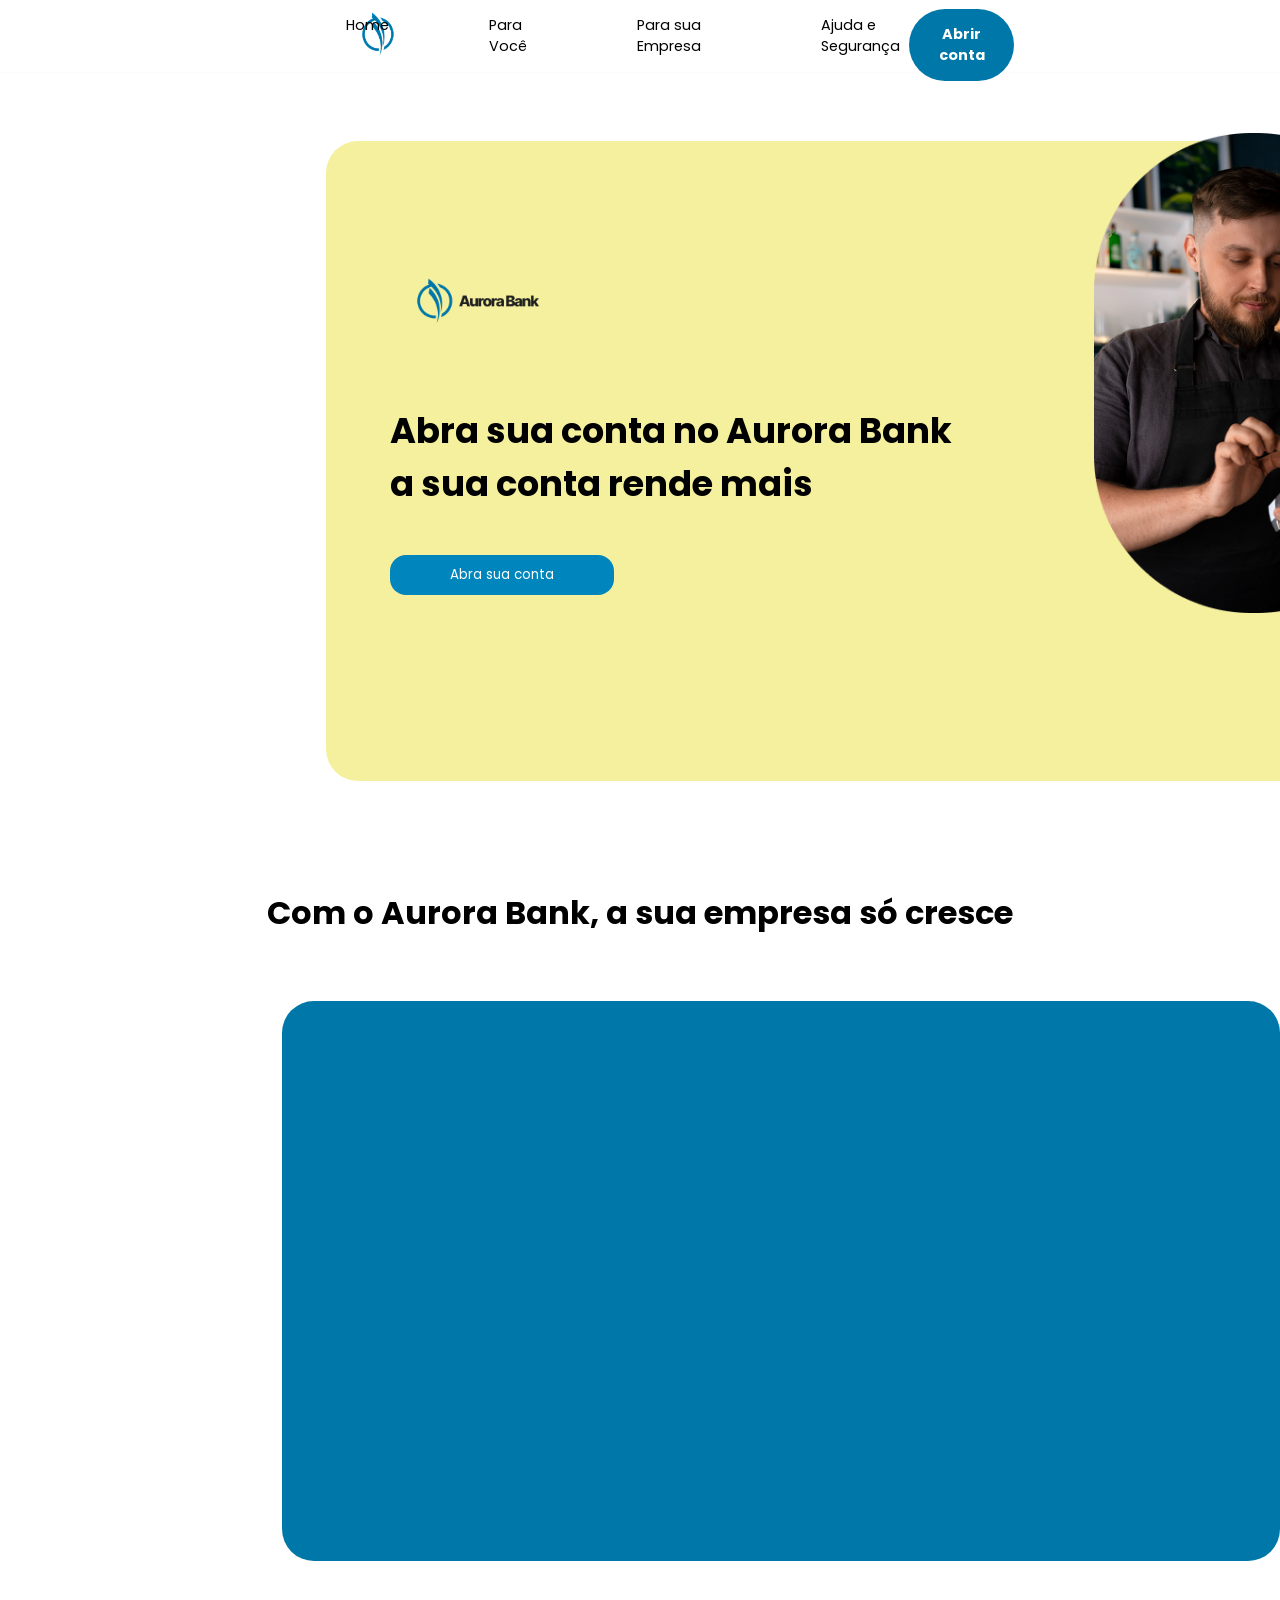
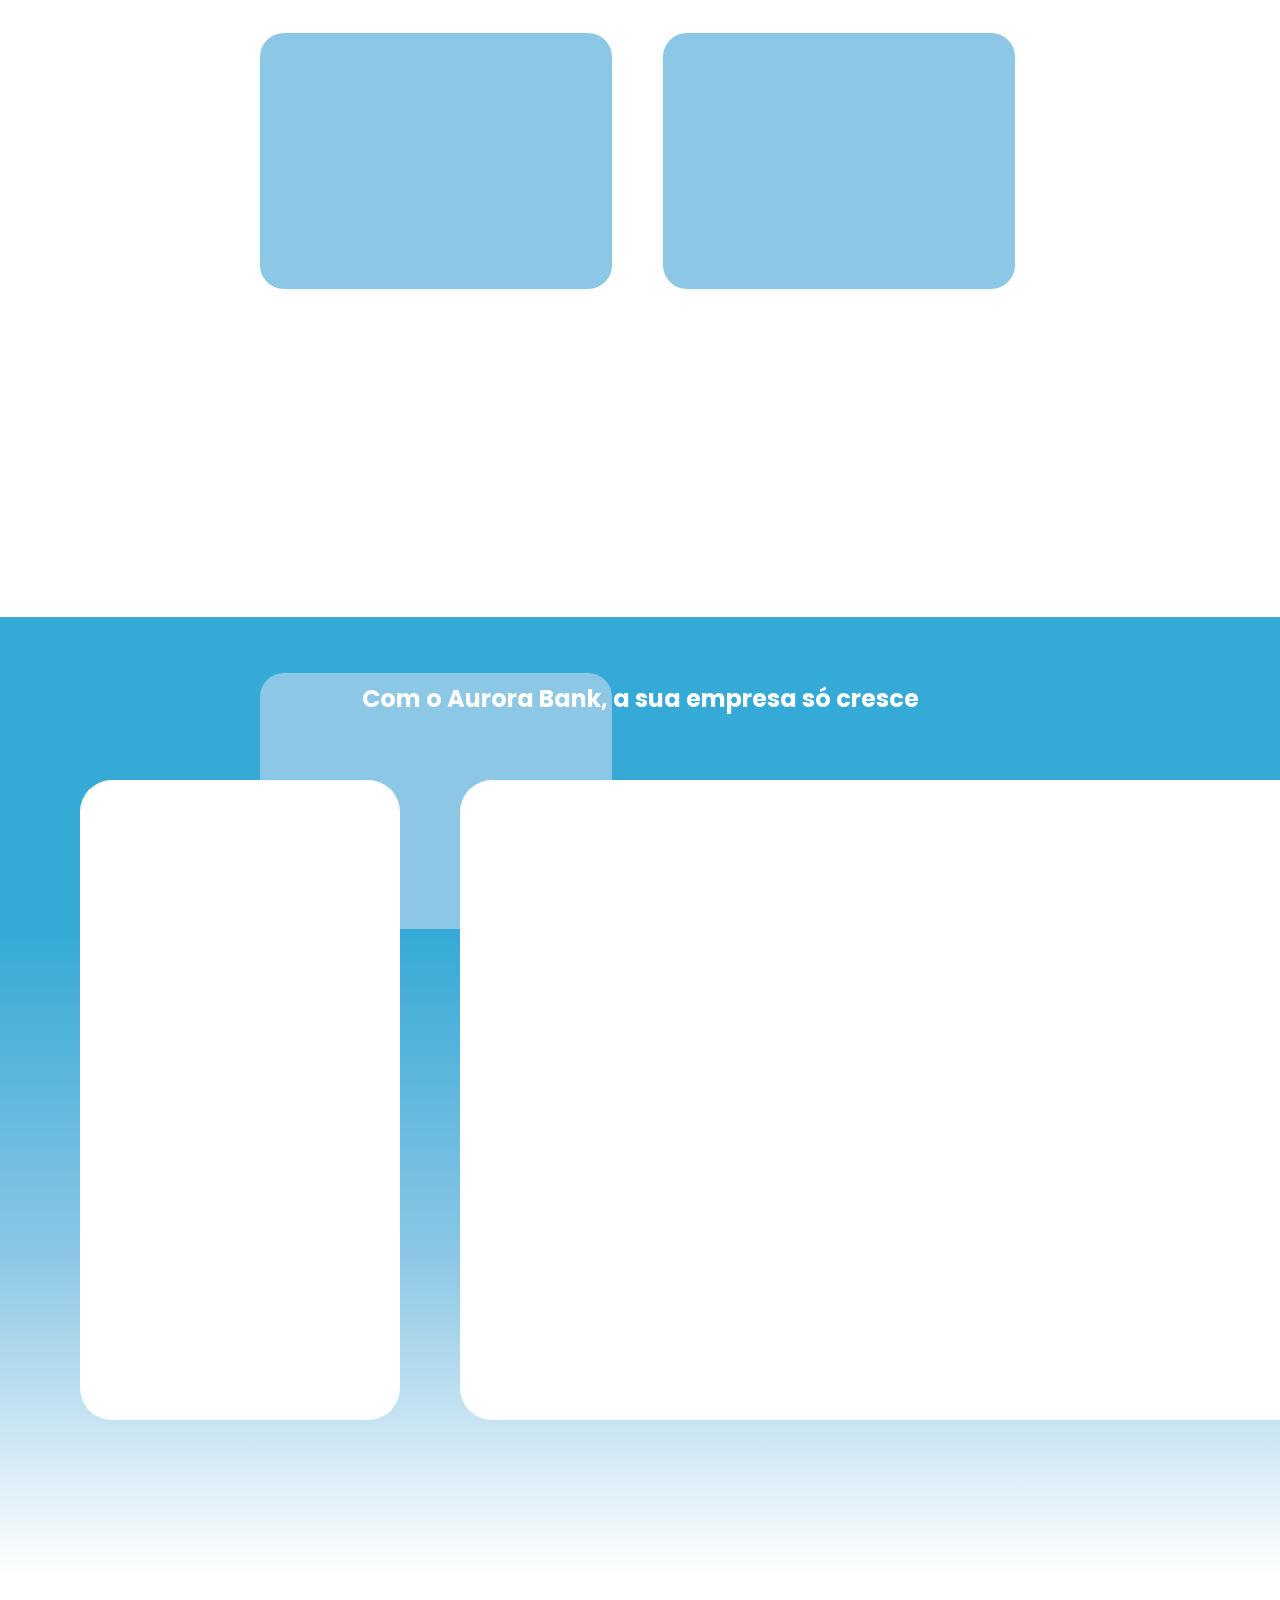
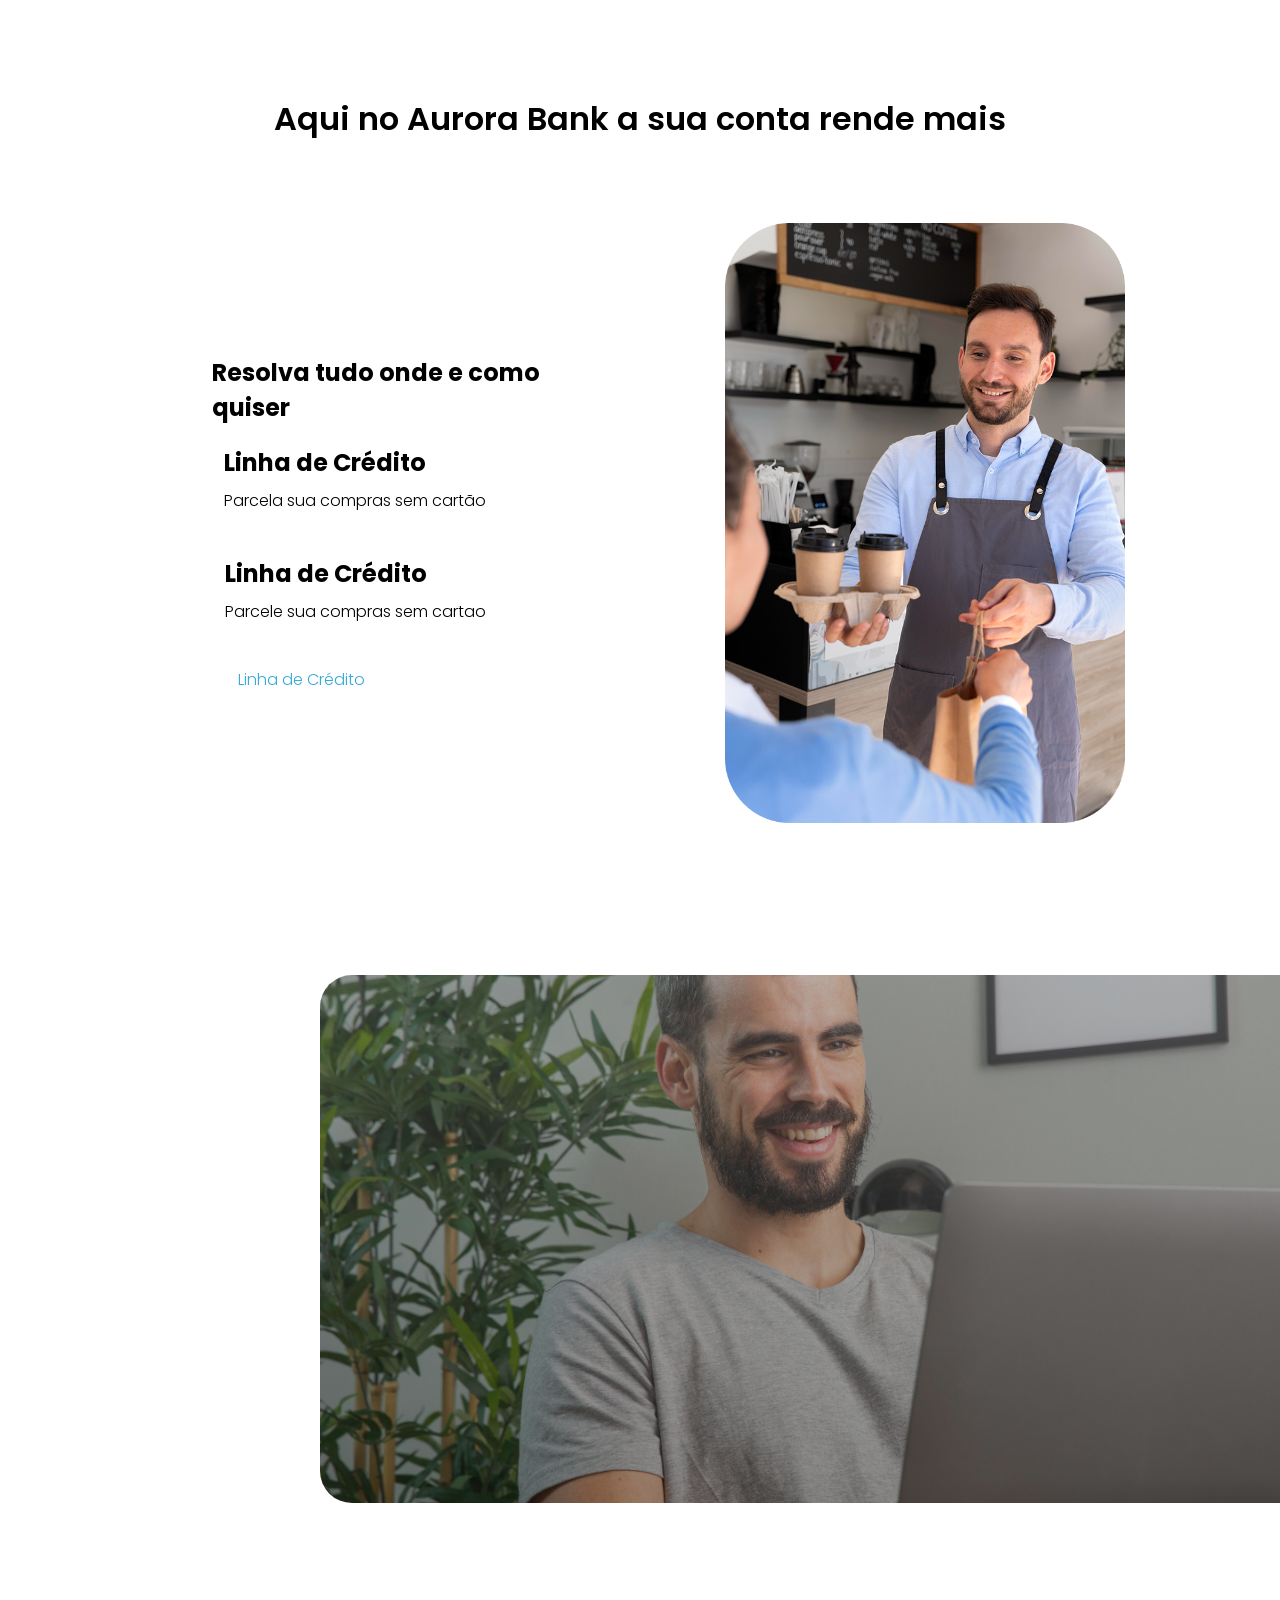
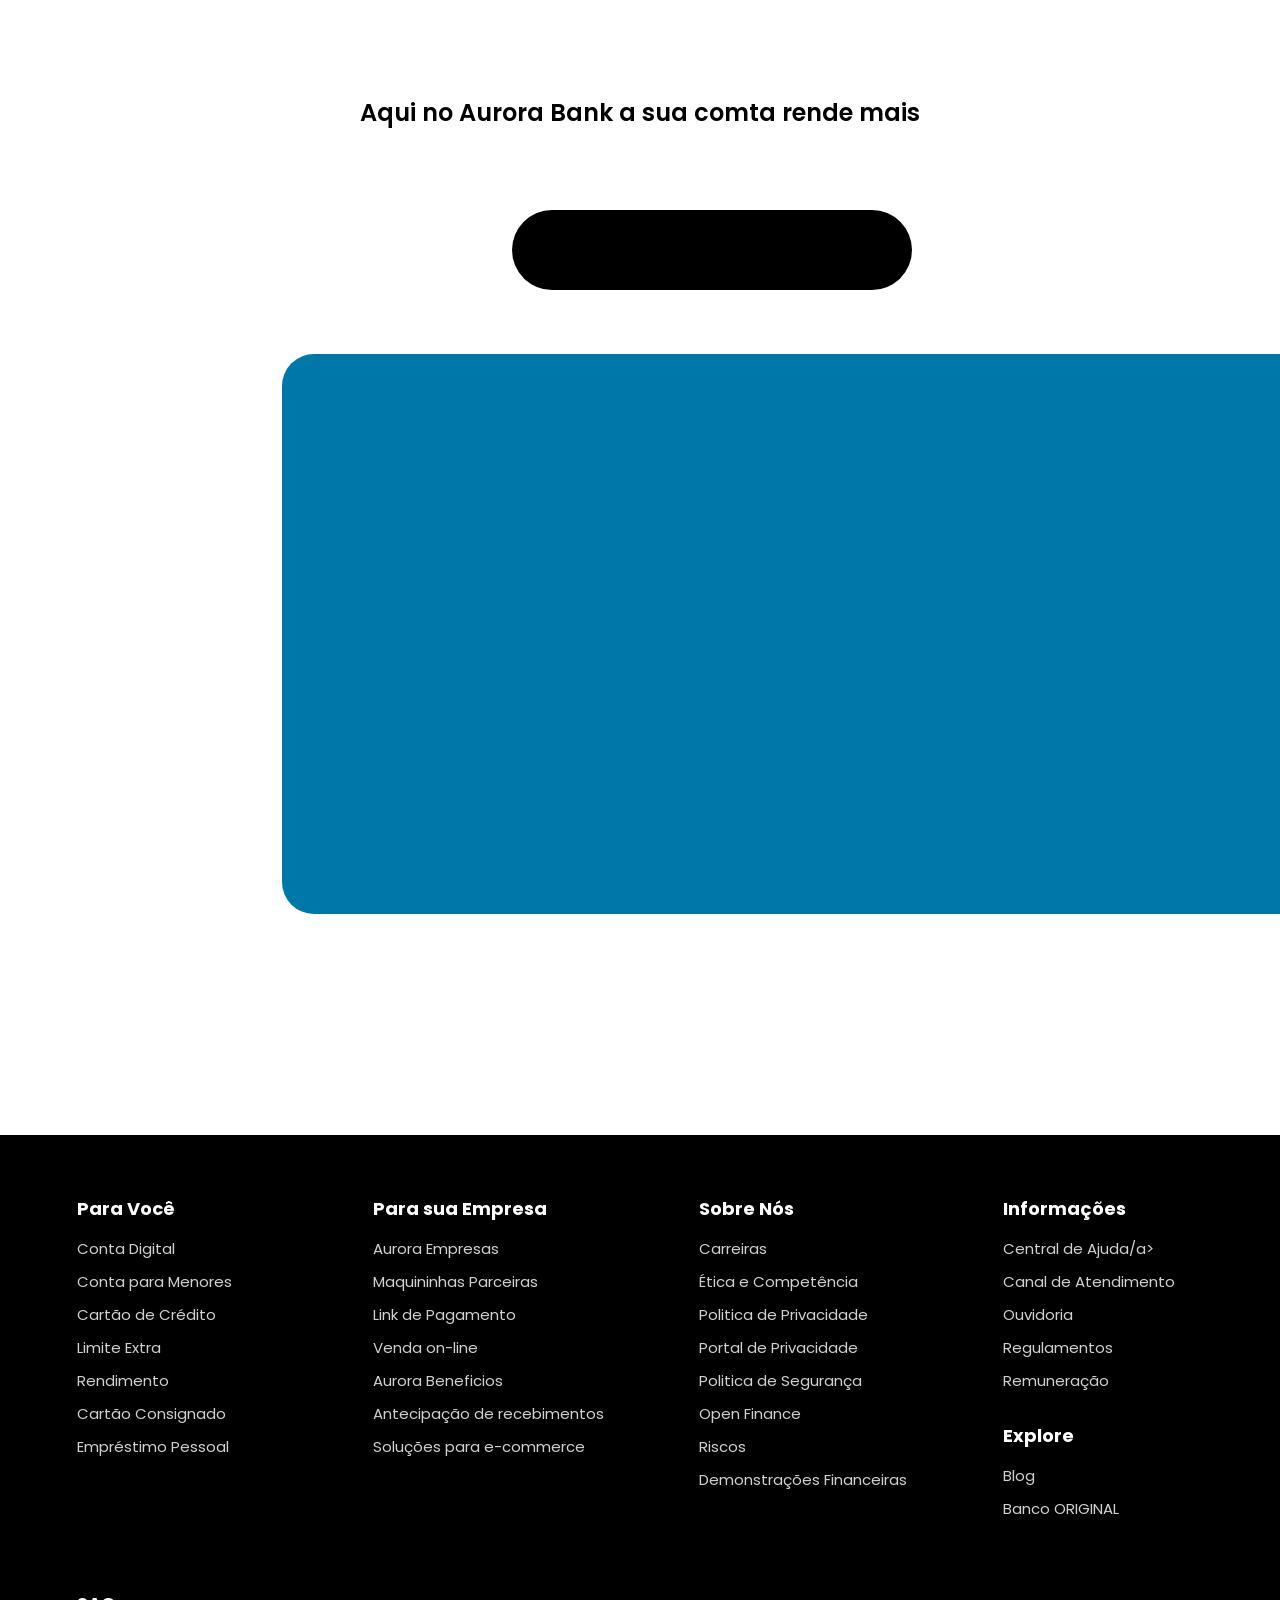
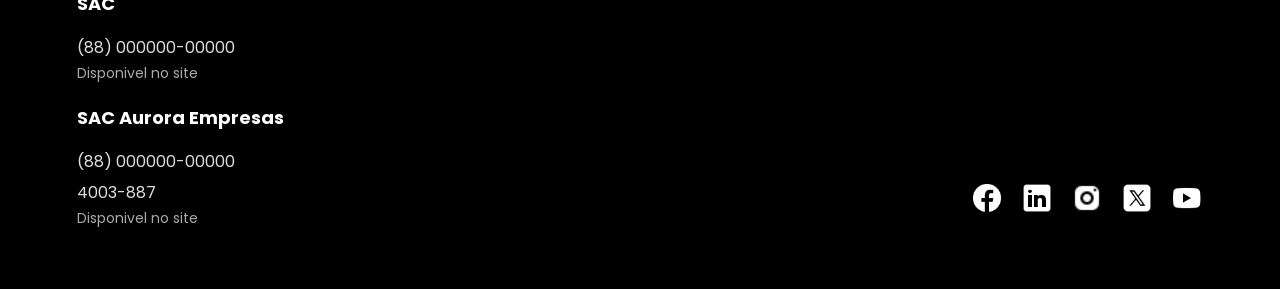
==== empresas.html @ c461d712 "ajustes  na secao para voce, no home,  e da para empresa - html e css" ====
<!DOCTYPE html>
<html lang="en">
<head>
    <meta charset="UTF-8">
    <meta name="viewport" content="width=device-width, initial-scale=1.0">
    <title>Para sua empresa</title>
    <link rel="stylesheet" href="assets/css/empresa.css">
     <link rel="shortcut icon" href="assets/images/aurorabank1 4.png" type="image/x-icon">
    </head>
<body>
    

   <header>
        <nav class="nav-bar">
            <div class="logo-bar">
                <img src="assets/images/aurorabank1 4.png" alt="">
            </div>
            <div class="nav-list">
                 <ul>
                    <li class="nav-item"><a href="index.html" class="nav-link">Home </a></li>
                    <li class="nav-item"><a href="paravoce.html" class="nav-link">Para Você</a></li>
                    <li class="nav-item"><a href="empresas.html" class="nav-link">Para sua Empresa</a></li>
                    <li class="nav-item"><a href="seguranca.html" class="nav-link"> Ajuda e Segurança</a></li>
                 </ul>
            </div>
            <div class="login-button">
                  <button><a href="#">Abrir conta</a></button>
            </div>
        </nav>
    </header>  


     <section class="section-home">
        <div class="container-section" id="slide-cartoes">
          <img src="assets/images/aurorabank 9.svg" alt="" id="logo-section">
          <h1>Abra sua conta no Aurora Bank<br>a sua conta rende mais</h1>
          <button id="button-home">Abra sua conta</button>
          <img src="assets/images/image 113.png" alt="" id="imagem-section">
          <img src="assets/images/image 114.png" alt="" id="image-empresa" srcset="">
        </div>
    </section>

    <h1 id="h1-title">Com o Aurora Bank, a sua empresa só cresce</h1>
     <section class="section-para-empresa">
          <div class="div-empresa-main">
          </div>
          <div class="div-content-empresa"> 
              <div class="card-empresa">
              </div>
              <div class="card-empresa"> 
              </div>
              <div class="card-empresa">
              </div>
          </div>
     </section>

     <section class="section03-empresa">
           <h1 >Com o Aurora Bank, a sua empresa só cresce</h1>
           <div class="content-empresa">
               <div class="div-left">
                  <div class="card-empresa-left">
                  </div>
               </div>
                <div class="div-right">
                    <div class="card-empresa-right">

                    </div>
                </div>
           </div>
     </section>

      <section class="section-empresa">
           <div class="div-title">
              <h1>Aqui no Aurora Bank a sua conta rende mais</h1>
            </div>  
            <div class="content">
            <div class="div-left">
              <h1 id="title-link">Resolva tudo onde e como quiser</h1>
              <div class="div-paraempresa">  
                  <h1>Linha de Crédito</h1>
                  <h2>Parcela sua compras sem cartão</h2>
              </div>
              <div class="div-paraempresa">
                  <h1>Linha de Crédito</h1>
                  <h2>Parcele sua compras sem cartao</h2>
              </div>
               <h2 id="link-voce">Linha de Crédito</h2>
              </div>
              <div class="div-right">
              <img src="assets/images/image 115.png" alt="">
              </div>
              </div>
      </section>

       <section class="section-compras">
          <div class="div-compras">
          </div>
       </section>
       
      <section class="section-promocoes">
            <h1>Aqui no Aurora Bank a sua comta rende mais</h1>
            <div class="botao-promocao">
            </div>
           <div class="div-main">
          </div>
      </section>


       <!--HTML - Section - Rodapé-->
      <footer class="footer"> 
          <div class="footer-container">
              <div class="footer-cool">
                  <h3>Para Você</h3>
                  <a href="#">Conta Digital</a>
                  <a href="#">Conta  para Menores</a>
                  <a href="#">Cartão de Crédito</a>
                  <a href="#">Limite Extra</a>
                  <a href="#">Rendimento</a>
                  <a href="#">Cartão Consignado</a>
                  <a href="#">Empréstimo Pessoal</a>
              </div>

              <div class="footer-cool">
                  <h3>Para sua Empresa</h3>
                  <a href="#">Aurora Empresas</a>
                  <a href="#">Maquininhas Parceiras</a>
                  <a href="#">Link de Pagamento</a>
                  <a href="#">Venda on-line</a>
                  <a href="#">Aurora Beneficios</a>
                  <a href="#">Antecipação de recebimentos</a>
                  <a href="#">Soluções para e-commerce</a>
              </div>

              <div class="footer-cool">
                  <h3>Sobre Nós</h3>
                  <a href="#">Carreiras</a>
                  <a href="#">Ética e Competência</a>
                  <a href="#">Politica de Privacidade</a>
                  <a href="#">Portal de Privacidade</a>
                  <a href="#">Politica de Segurança</a>
                  <a href="#">Open Finance</a>
                  <a href="#">Riscos</a>
                  <a href="#">Demonstrações Financeiras</a>
              </div>

                <div class="footer-cool">
                  <h3>Informações</h3>
                  <a href="#">Central de Ajuda/a>
                  <a href="#">Canal de Atendimento</a>
                  <a href="#">Ouvidoria</a>
                  <a href="#">Regulamentos</a>
                  <a href="#">Remuneração</a>

                  <h3 class="mt">Explore</h3>
                  <a href="#">Blog</a>
                  <a href="#">Banco ORIGINAL</a>
              </div>

              <div class="footer-cool">
                 <h3>SAC</h3>
                 <p>(88) 000000-00000</p>
                 <span>Disponivel no site</span>

                 <h3 class="mt">SAC Aurora Empresas</h3>
                 <p>(88) 000000-00000</p>
                 <p>4003-887</p>
                 <span>Disponivel no site</span>
              </div>

              <div class="footer-social">
                 <img src="assets/images/icons8-facebook-novo-50.png" alt="">
                 <img src="assets/images/icons8-linkedin-50.png" alt="">
                 <img src="assets/images/icons8-instagram-24.png" alt="">
                 <img src="assets/images/icons8-x-50.png" alt="">
                 <img src="assets/images/icons8-youtube-50.png" alt="">
              </div>
          </div>
      </footer>

   



</body>
</html>
---- assets/css/empresa.css ----
@import url('https://fonts.googleapis.com/css2?family=Poppins:ital,wght@0,100;0,200;0,300;0,400;0,500;0,600;0,700;0,800;0,900;1,100;1,200;1,300;1,400;1,500;1,600;1,700;1,800;1,900&display=swap');


:root{
   --azul01: #0077a9;
   --azul02: #0086bd;
   --azul03: #36aad6;
   --azul04: #8cc7e5;
   --azul05: #deeff9;
   --branco: #FFFF;
   --preto: #0000;
   --cinza: #7c7c7c;
   --cinza02: #fcfcfc;
}

*{
    padding: 0;
    margin: 0;
    font-family: 'Poppins', sans-serif;
}

/* CSS - Menu */
header{
    border-bottom: 1px solid var(--cinza02);
    position: relative;
}

.nav-bar{
    display: flex;
    justify-content: space-between;
    padding: 1.5rem 6rem;
    height: 1.5em;
    margin:  0 170px;
}

.logo-bar{
    display: flex;
    align-items: center;
}

.logo-bar img{
    margin-top: 1px;
    width: 80px;
    height: 80px;
    margin-left: 90%;
}

.nav-list{
    display: flex;
    align-items: center;
}

.nav-list ul{
    display: flex;
    justify-content: center;
    list-style: none;
    gap: 100px;
}


.nav-item{
    text-decoration: none;
    font-size: 0.9rem;
    font-weight: 400;
}

.nav-link{
    color: black;
    text-decoration: none;
}

.login-button{
    margin-top: -15px;
}


.login-button button{
    border: none;
    background-color: var(--azul01);
    padding: 15px 20px;
    border-radius: 40px;
    

}

.login-button button a{
    text-decoration: none;
    color: var(--branco);
    font-weight: bold;
    font-size: 0.9rem;
}


/* CSS - Section Home */
.section-home{
    height: 47rem;
    display: grid;
    grid-template-columns: 1fr 1fr 1fr;
    margin: 0 auto;
    margin-top: 0%;
    overflow: hidden;
}

.section-home input{
    display: none;
}

.container-section{
    margin-top: 50%;
    height: 40rem;
    background-color: #f5f09e;
    width: 80rem;
    border-radius: 2rem;
    margin:  0 80px 70px;
    margin-top: 5%;
    margin-left: 24%;
    
}

.container-section h1{
    color: black;
    font-size: 2.2rem;
    margin-left: 5%;
    
}
.container-section h2{
    margin-top: 2.5%;
    margin-left: 5%;
    font-weight: 300;
}

#logo-section{
    width: 12rem;
    margin-left: 4%;
    margin-top: 5%;
    
}

#imagem-section{
    margin-top:  -40%;
    width: 20rem;
    margin-left: 60%;
}

#image-empresa{
    margin-top:  -20%;
    width: 20rem;
    margin-left: 90%;
}

#button-home{
    text-decoration: none;
    border: none;
    border-radius: 1rem;
    padding: 10px 60px;
    margin-left: 5%;
    margin-top: 3.5%;
    background-color: var(--azul02);
    color: var(--branco);
}


/* CSS - Section Para sua Empresa */
#h1-title{
    text-align: center;
    margin-top: 5%;
}

.section-para-empresa{
    height: 80rem;
    display: flex;
    flex-wrap: wrap;
}

.div-empresa-main{
    height: 35rem;
    width: 70rem;
    background: var(--azul01);
    margin-left: 22%;
    margin-top: 5%;
    border-radius: 2rem;
}

.div-content-empresa{
    display: flex;
    flex-wrap: wrap;
    height: 100%;
    width: 100%;
    margin-top: 5%;
    margin-left: 17%;
}
.card-empresa{
    flex: 1 1 1 200px;
    margin: 10px;
    height: 12rem;
    width: 18rem;
    margin: 0.5rem;
    padding: 2rem;
    border-radius: 1.5rem;
    background: var(--azul04);
    margin-left: 4%;
}


/* CSS - Section 03 */
.section03-empresa{
   height: 60rem;
   background: linear-gradient(var(--azul03),var(--azul03),var(--azul04), var(--branco));
}

.section03-empresa h1{
    text-align: center;
    padding: 4rem;
    color: var(--branco);
}

.content-empresa{
    display: flex;
    justify-content: space-between;
    align-items: center;
    gap: 60px;
    max-width: 1200px;
    margin: 0 auto;
    padding: 0 80px;
}

.div-left-{
    flex: 1;
    display: flex;
    flex-direction: column;
    gap: 20px;
    align-items: center;
    
    
}

.card-empresa-left{
    width: 20rem;
    height: 40rem;
    background: var(--branco);
    border-radius: 2rem;
}

.card-empresa-right{
    width: 60rem;
    height: 40rem;
    background: var(--branco);
    border-radius: 2rem;
}


.div-right{
    flex: 1;
    display: flex;
    justify-content: center;
}

/* CSS - Section 04 */
.section-empresa{
    height: 50rem;
    padding: 80px 20px;
    margin-top: 3%;
}


.div-title{
    text-align: center;
    margin-bottom: 80px;
}

.div-title h2{
    display: block;
    font-size: 1rem;
    font-weight: 300;
    margin-bottom: 10px;;
}

.div-title h1{
    font-size: 2rem;
    font-weight: 600;   
}

.content{
    display: flex;
    justify-content: space-between;
    align-items: center;
    gap: 60px;
    max-width: 1200px;
    margin: 0 auto;
    padding: 0 80px;
}

.div-left{
    flex: 1 ;
    display: flex;
    flex-direction: column;
    gap: 20px;
    align-items: center;
}

#title-link{
    font-size: 1.5rem;
     margin-left: 22%;
}

#link-voce{
    color: var(--azul03);
    font-size: 1rem;
    font-weight: 300;
    margin-left: -21%;
    display: flex;
    justify-content: center;
    
}

.div-right img{
    width: 100%;
    max-width: 400px;
}

.div-paraempresa h1{ 
    font-size: 1.5rem;
    margin-bottom: 8px;
}

.div-paraempresa h2{
    font-size: 1rem;
    font-weight: 300;
    max-width: 350px;
    margin-bottom: 23px;
}

.div-right{
    flex: 1;
    display: flex;
    justify-content: center;
    
}

.div-right img{
    width: 100%;
    max-width: 400px;
    object-fit: cover;
}

/* CSS - Section - Compras */
.section-compras{
    height: 40rem;
}

.div-compras{
    height: 33rem;
    width: 70rem;
    background: linear-gradient(rgba(100, 100, 100, 0.45), rgba(29, 29, 29, 0.45)), url("../images/smiley-man-working-from-home-laptop.jpg");
    background-size: cover;
    background-position: center right;
    background-repeat: no-repeat;
    margin-left: 25%;
    border-radius: 2rem;

}


/* CSS - Section Promoções */
.section-promocoes{
    height: 70rem;
}

.section-promocoes h1{
     text-align: center;
     padding: 5rem;
     font-weight: 600;
}

.botao-promocao{
    background: #000;
    margin-left: 40%;
    height: 5rem;
    width: 25rem;
    border-radius: 3rem;

}

.div-main{
    height: 35rem;
    width: 70rem;
    background: var(--azul01);
    margin-left: 22%;
    margin-top: 5%;
    border-radius: 2rem;
}



.footer {
    background: #000;
    padding: 60px 6%;
    color: #fff;
}

.footer-container {
    display: flex;
    justify-content: space-between;
    gap: 60px;
    flex-wrap: wrap;
}

.footer-cool {
    display: flex;
    flex-direction: column;
    min-width: 200px;
}

.footer-cool h3 {
    font-size: 18px;
    margin-bottom: 15px;
    font-weight: 700;
}

.footer-cool a {
    color: #d1d1d1;
    text-decoration: none;
    margin-bottom: 10px;
    font-size: 15px;
    transition: .3s;
    display: inline-block;
}

.footer-cool a:hover {
    color: #fff;
}

.footer-cool p {
    margin: 3px 0;
    color: #ddd;
}

.footer-cool span {
    font-size: 14px;
    color: #aaa;
}

.footer-cool .mt {
    margin-top: 20px;
}

/* Ícones sociais */
.footer-social {
    margin-top: 17%;
    display: flex;
    gap: 18px;
    margin-left: 2%;
}

.footer-social img {
    width: 32px;
    height: 32px;
    cursor: pointer;
    transition: .3s;
}

.footer-social img:hover {
    opacity: 0.7;
}
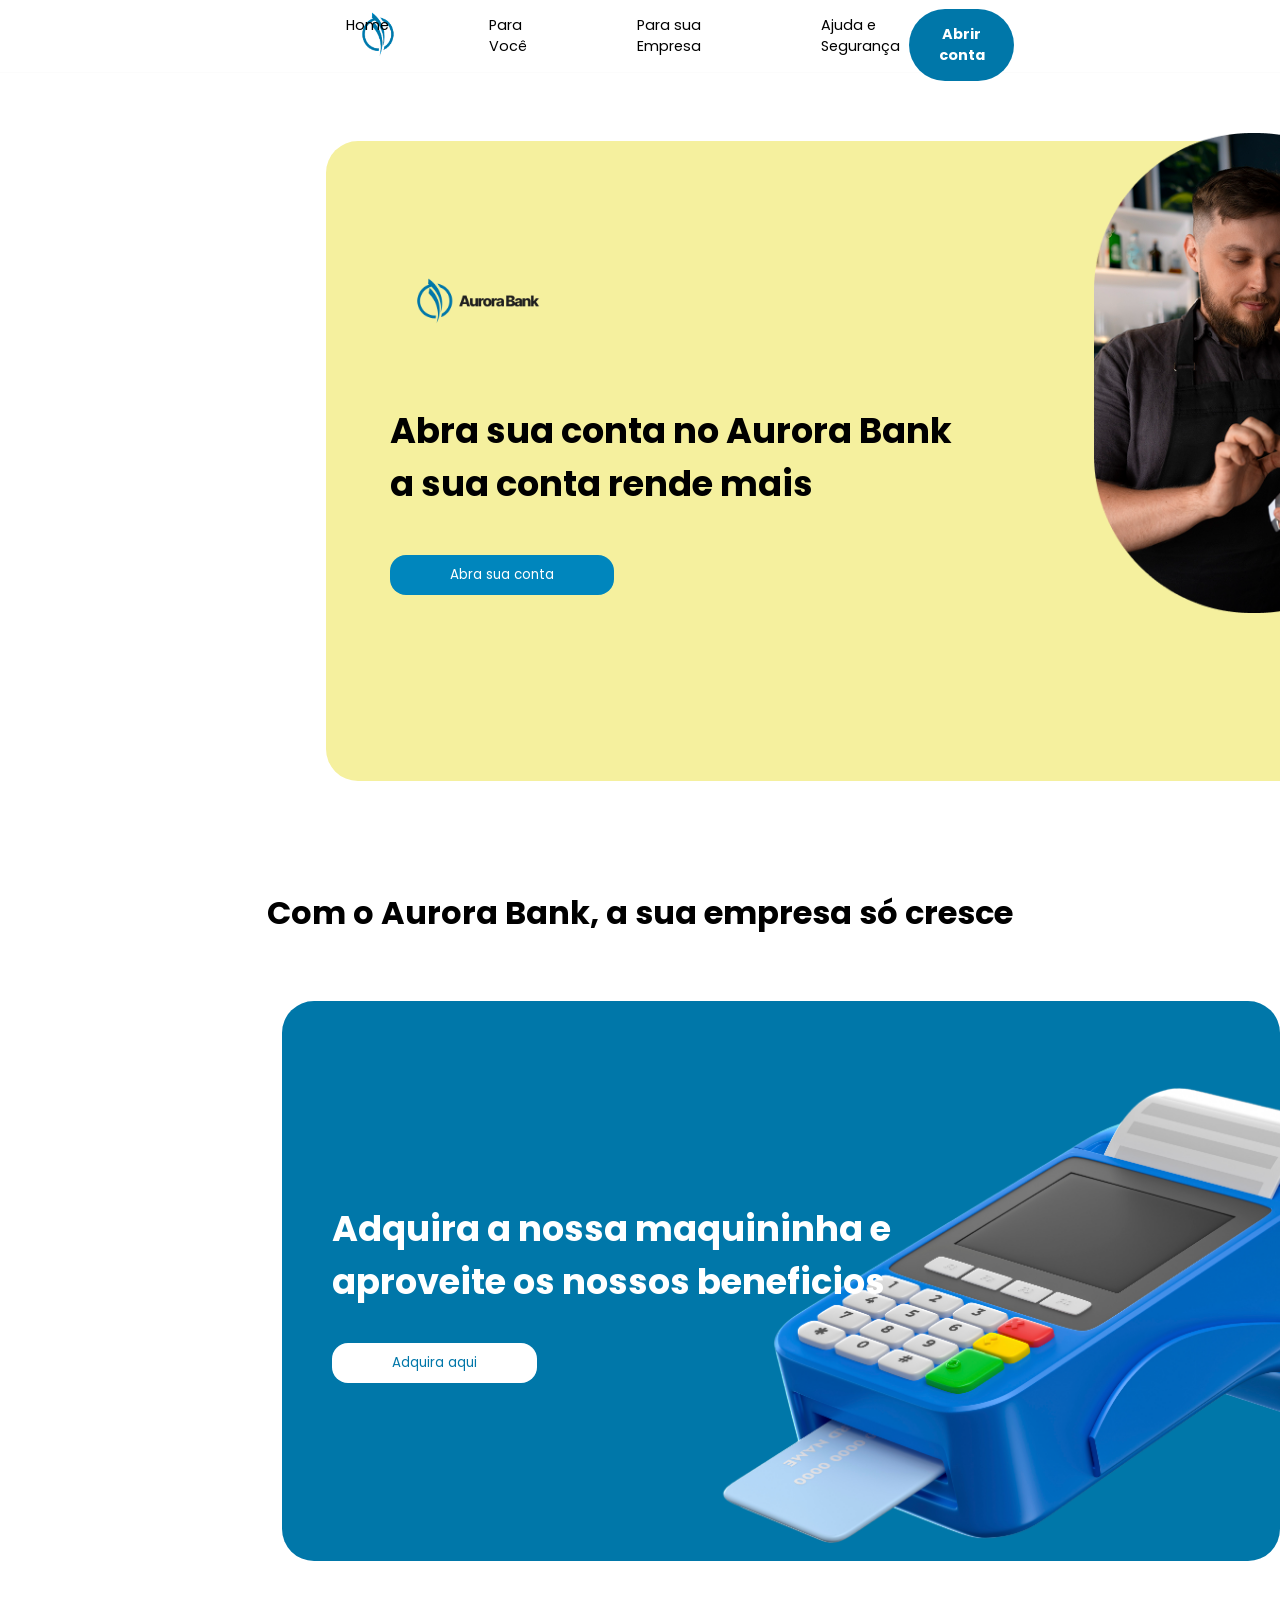
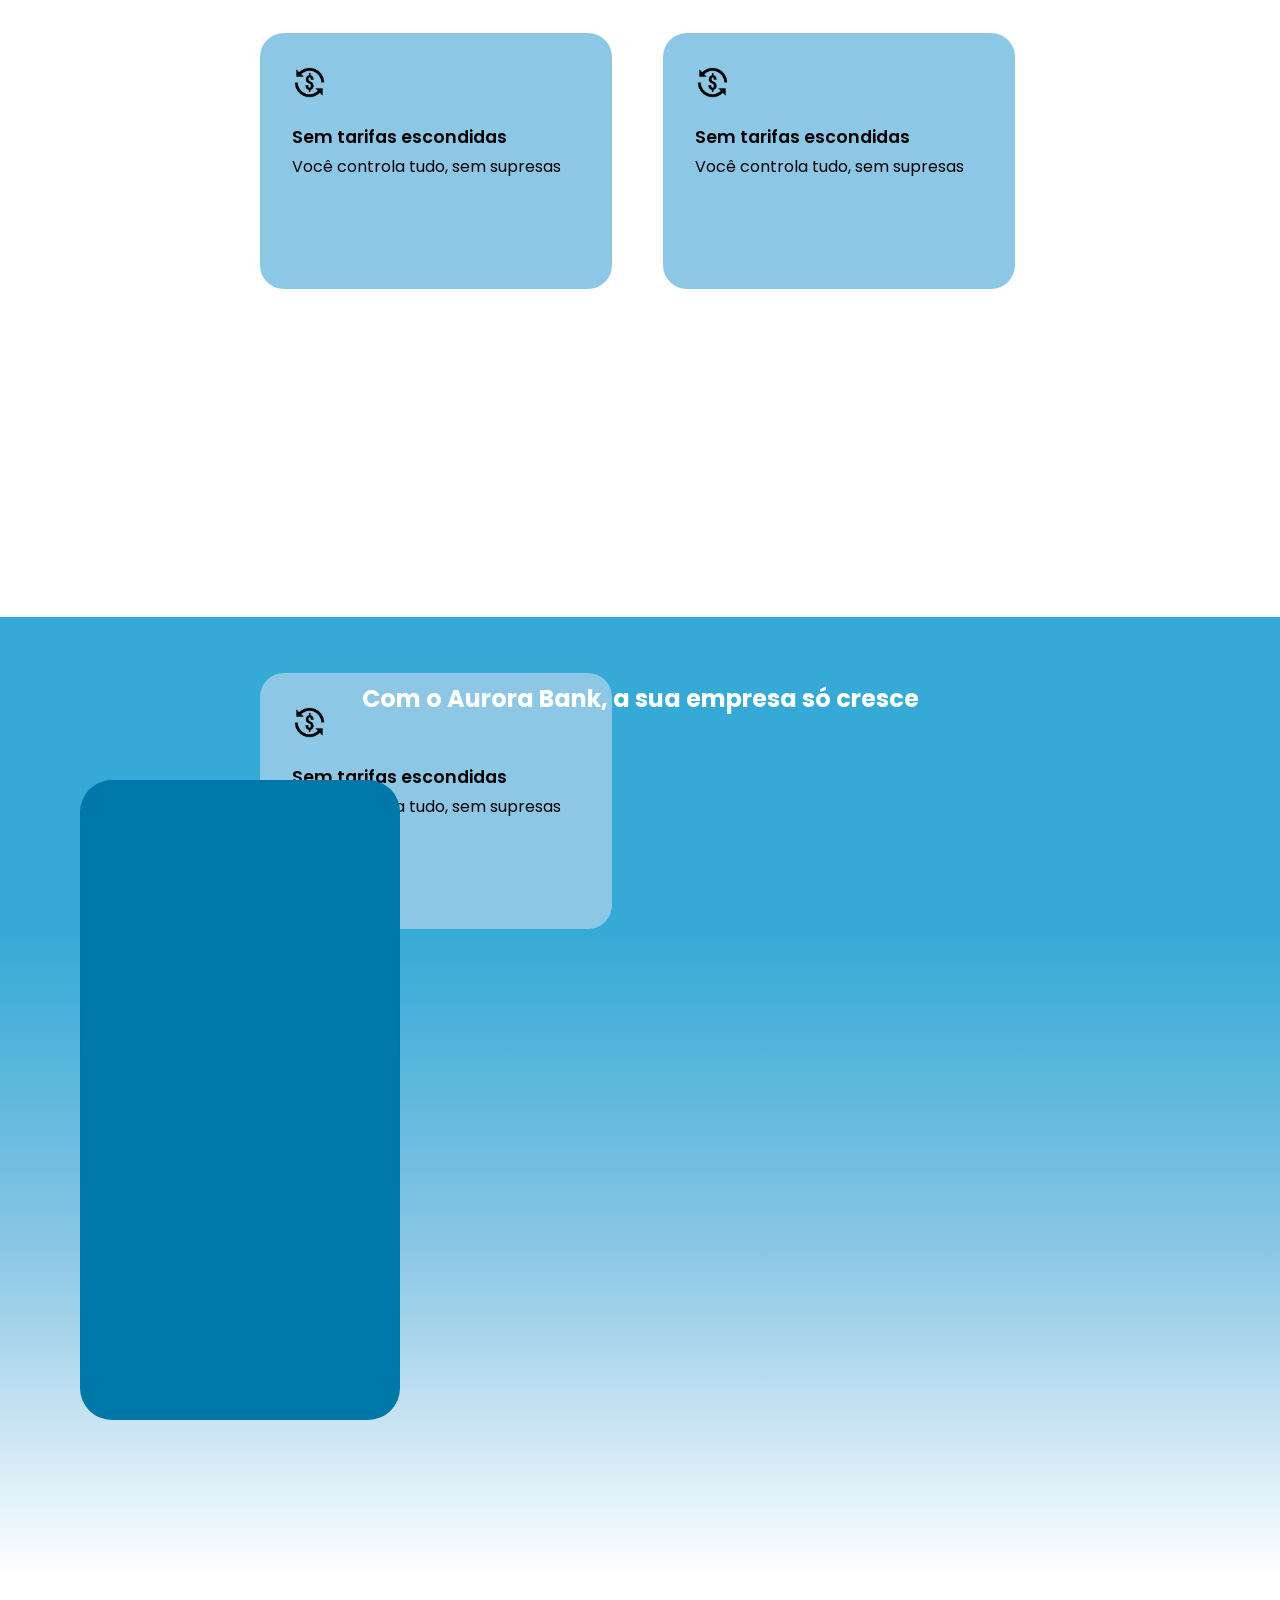
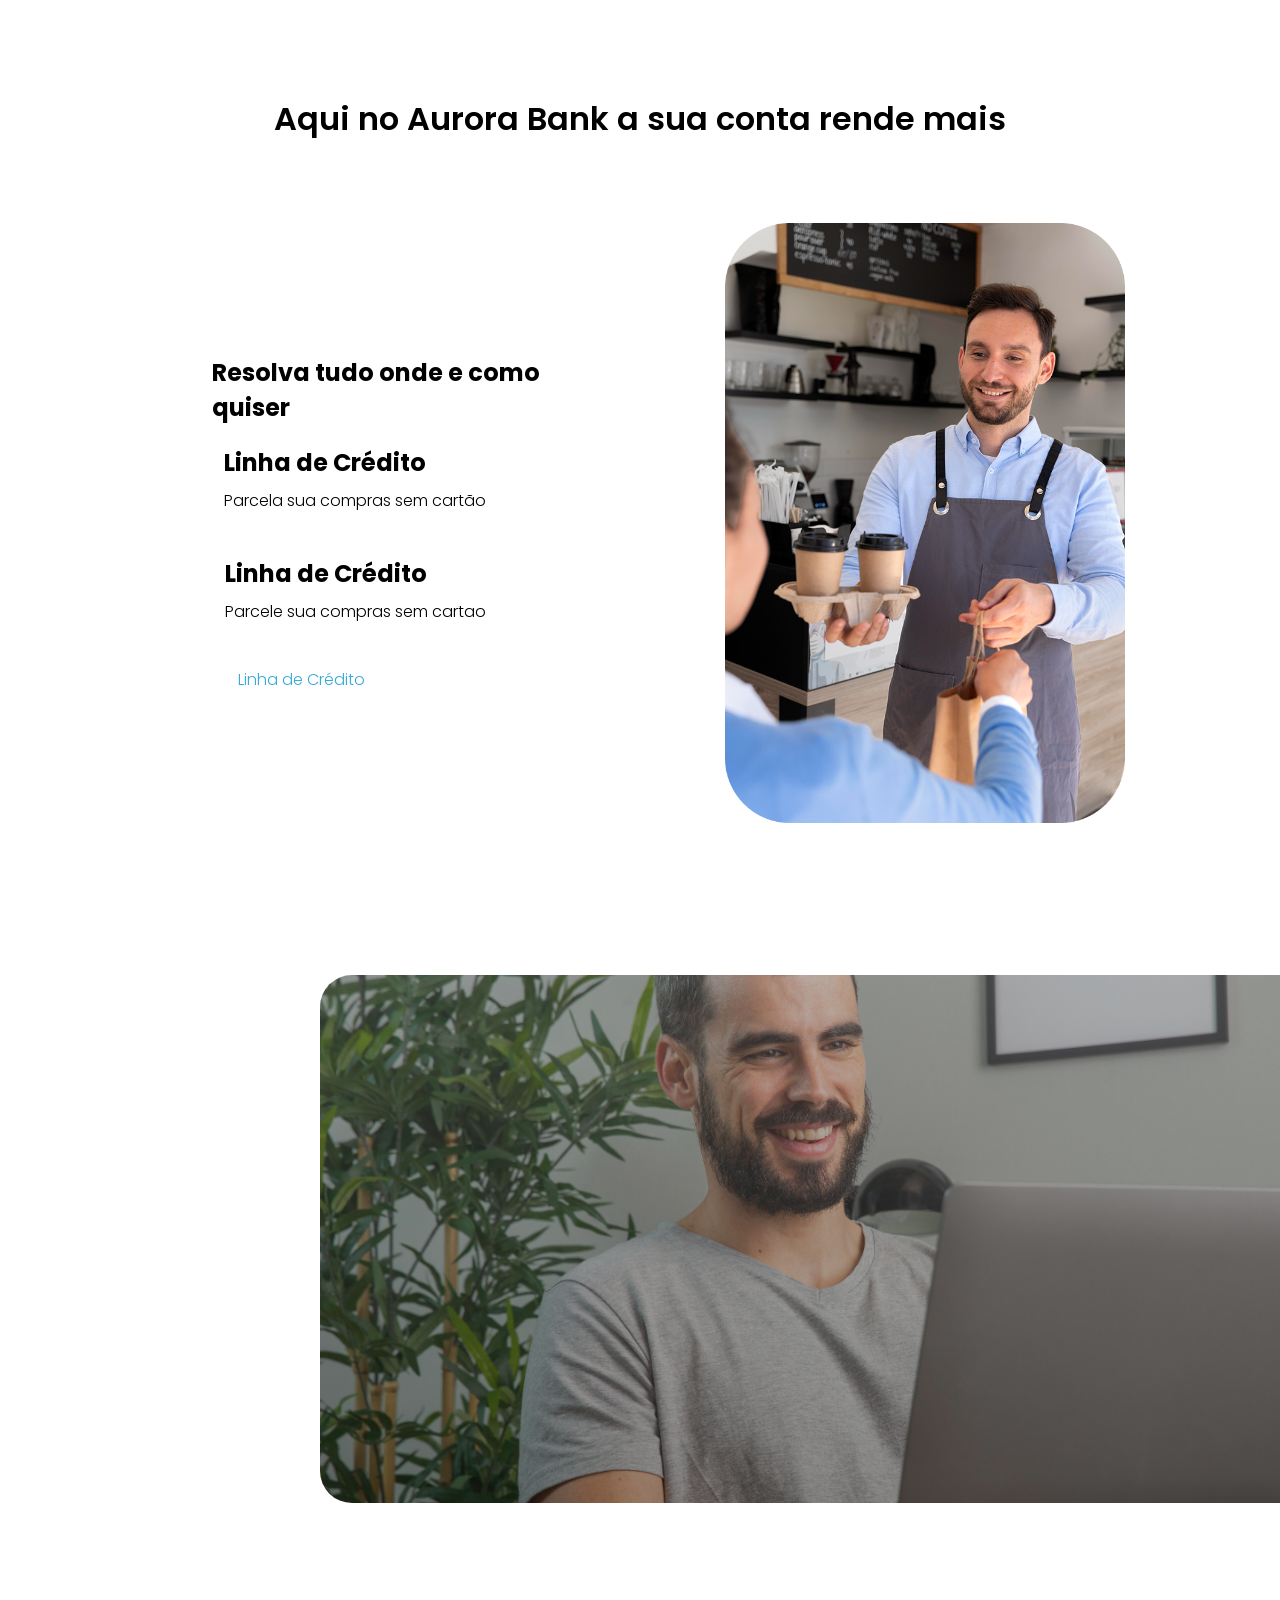
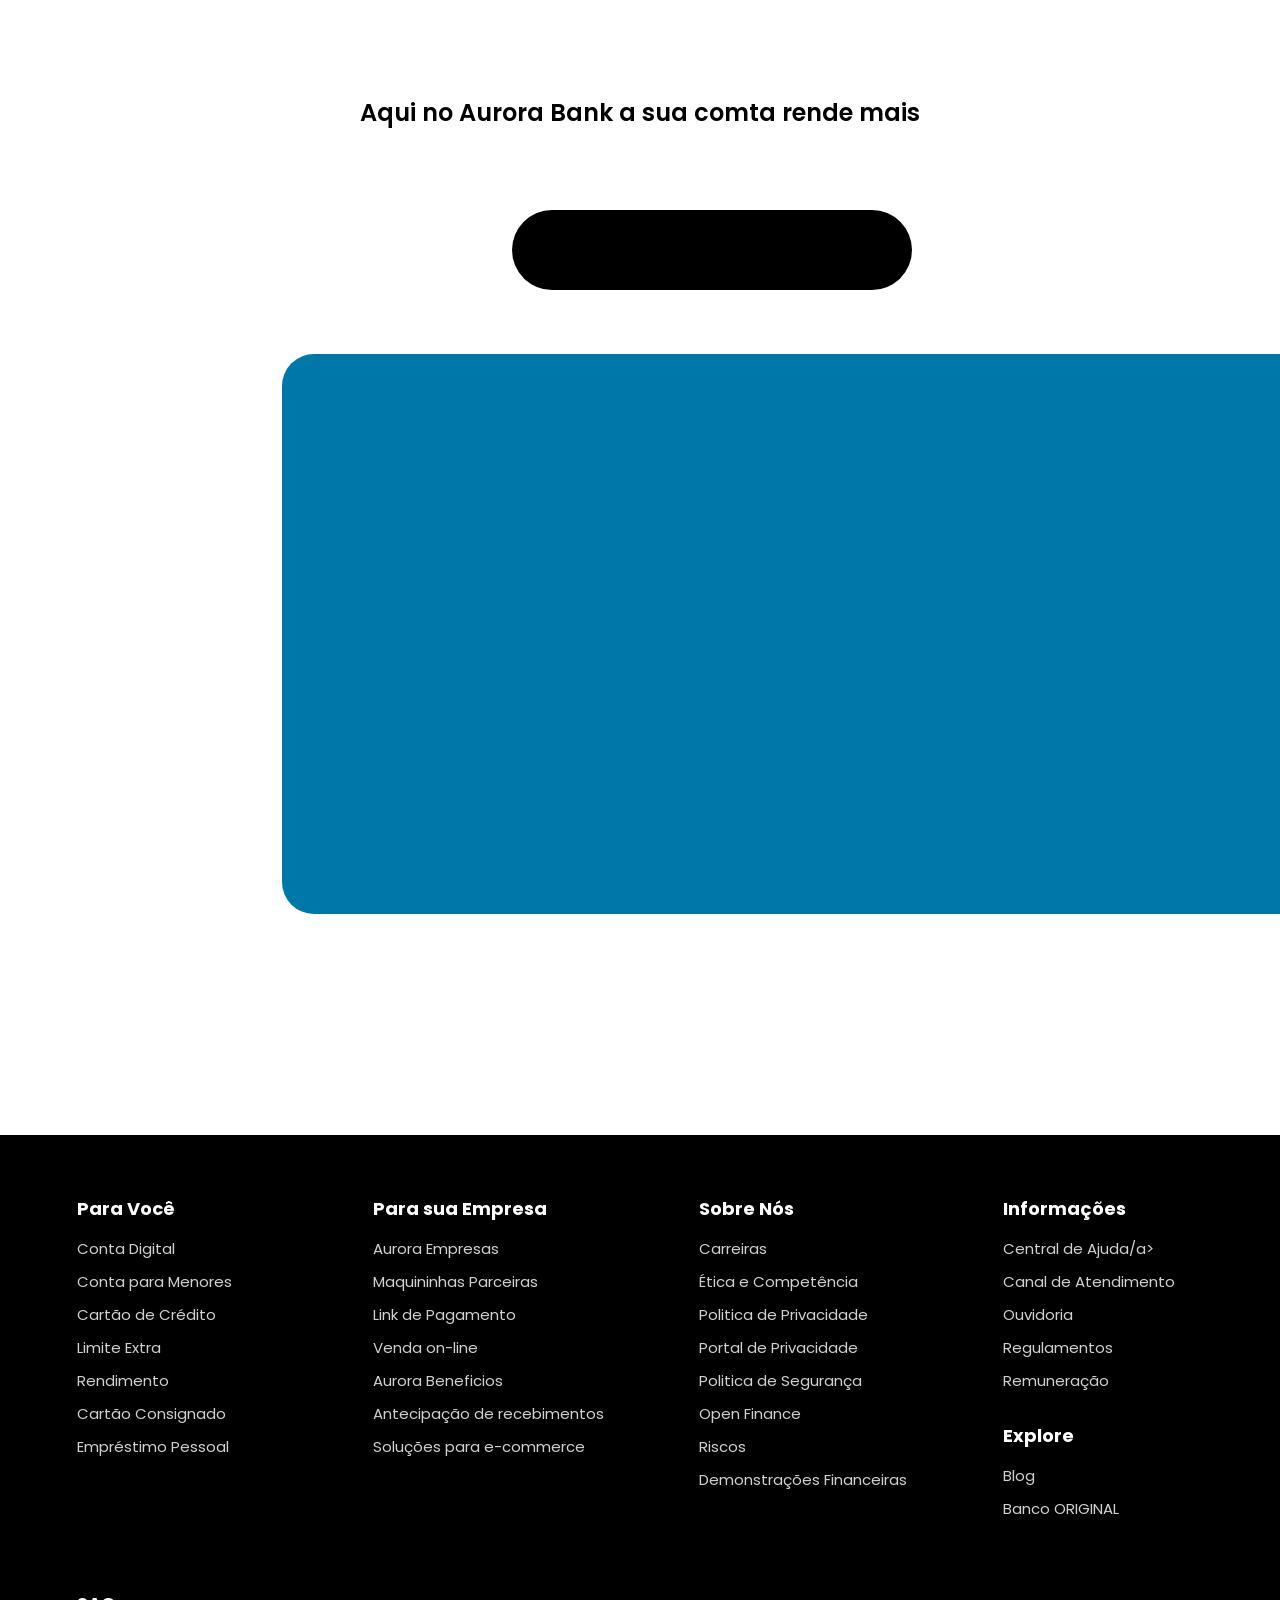
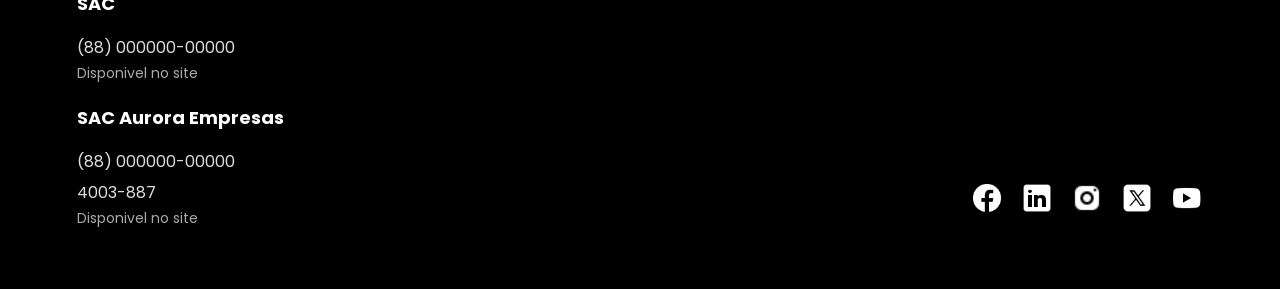
==== commit 2724bef2: "ajustes na secao para empresa html e css" ====
--- a/empresas.html
+++ b/empresas.html
@@ -43,13 +43,25 @@
     <h1 id="h1-title">Com o Aurora Bank, a sua empresa só cresce</h1>
      <section class="section-para-empresa">
           <div class="div-empresa-main">
+              <img src="assets/images/maquiniha.png" alt="" srcset="">
+              <h1>Adquira a nossa maquininha e <br> aproveite os nossos beneficios</h1>
+              <button>Adquira aqui</button>
           </div>
           <div class="div-content-empresa"> 
               <div class="card-empresa">
+                <img src="assets/images/image 81.png" alt="" id="image-section" srcset="">
+                <h2 id="title-beneficios">Sem tarifas escondidas</h2>
+                <h2 id="descricao">Você controla tudo, sem supresas</h2>
               </div>
               <div class="card-empresa"> 
+                <img src="assets/images/image 81.png" alt="" id="image-section" srcset="">
+                <h2 id="title-beneficios">Sem tarifas escondidas</h2>
+                <h2 id="descricao">Você controla tudo, sem supresas</h2>
               </div>
               <div class="card-empresa">
+                 <img src="assets/images/image 81.png" alt="" id="image-section" srcset="">
+                <h2 id="title-beneficios">Sem tarifas escondidas</h2>
+                 <h2 id="descricao">Você controla tudo, sem supresas</h2>
               </div>
           </div>
      </section>
@@ -59,11 +71,12 @@
            <div class="content-empresa">
                <div class="div-left">
                   <div class="card-empresa-left">
+                      <img src="assets/images/empresario1.png" alt="" srcset="">
+                      
                   </div>
                </div>
                 <div class="div-right">
                     <div class="card-empresa-right">
-
                     </div>
                 </div>
            </div>
--- a/assets/css/empresa.css
+++ b/assets/css/empresa.css
@@ -181,6 +181,33 @@
     border-radius: 2rem;
 }
 
+.div-empresa-main img{
+     width: 55rem;
+     margin-left: 35%;
+}
+
+.div-empresa-main img:hover{
+     transform: scale(1.1);
+}
+
+.div-empresa-main h1{
+    color: var(--branco);
+    font-size: 2.2rem;
+    margin-left: 5%;
+    margin-top: -50%;
+}
+
+.div-empresa-main button{
+    text-decoration: none;
+    border: none;
+    border-radius: 1rem;
+    padding: 10px 60px;
+    margin-left: 5%;
+    margin-top: 3.5%;
+    background-color: var(--branco);
+    color: var(--azul01);
+}
+
 .div-content-empresa{
     display: flex;
     flex-wrap: wrap;
@@ -201,6 +228,14 @@
     margin-left: 4%;
 }
 
+.card-empresa img{
+    width: 2.2rem;
+}
+
+.card-empresa h2{
+    line-height: 1.9rem;
+}
+
 
 /* CSS - Section 03 */
 .section03-empresa{
@@ -237,15 +272,24 @@
 .card-empresa-left{
     width: 20rem;
     height: 40rem;
-    background: var(--branco);
+    background: var(--azul01);
+    border-radius: 2rem;
+}
+
+.card-empresa-left img{
+    width: 20rem;
+    margin-top: 50%;
     border-radius: 2rem;
 }
 
 .card-empresa-right{
     width: 60rem;
     height: 40rem;
-    background: var(--branco);
-    border-radius: 2rem;
+    background-image: url("../images/roupas.jpg");
+    border-radius: 2rem;
+    background-size: cover;
+   background-position: center right;
+   background-repeat: no-repeat;
 }
 
 
@@ -253,7 +297,53 @@
     flex: 1;
     display: flex;
     justify-content: center;
-}
+}#title-section{
+    margin-top: 5.5rem;
+    text-align: center;
+    font-size: 1.8rem;
+    margin-bottom: 3rem;
+}
+
+.section-beneficios{
+    height: 24rem;
+    display: flex;
+    flex-wrap: wrap;
+    padding: 1.5rem;
+
+}
+
+.cards-beneficios{
+    flex: 1 1  200px;
+    margin: 30px;
+    height: 12rem;
+    width: 12rem;
+    margin: 1rem;
+    padding: 2rem;
+    border-radius: 1.5rem;
+    background: var(--azul04);
+    margin-left: 4%;
+}
+
+.cards-beneficios h2{
+    line-height: 1.9rem;
+}
+
+
+#title-beneficios{
+    margin-top: 5%;
+    font-weight: 600;
+    font-size: 1.1rem;
+}
+
+#descricao{
+    font-weight: 400;
+    font-size: 1rem;
+}
+
+#image-section{
+    width: 2.2rem;
+}
+
 
 /* CSS - Section 04 */
 .section-empresa{
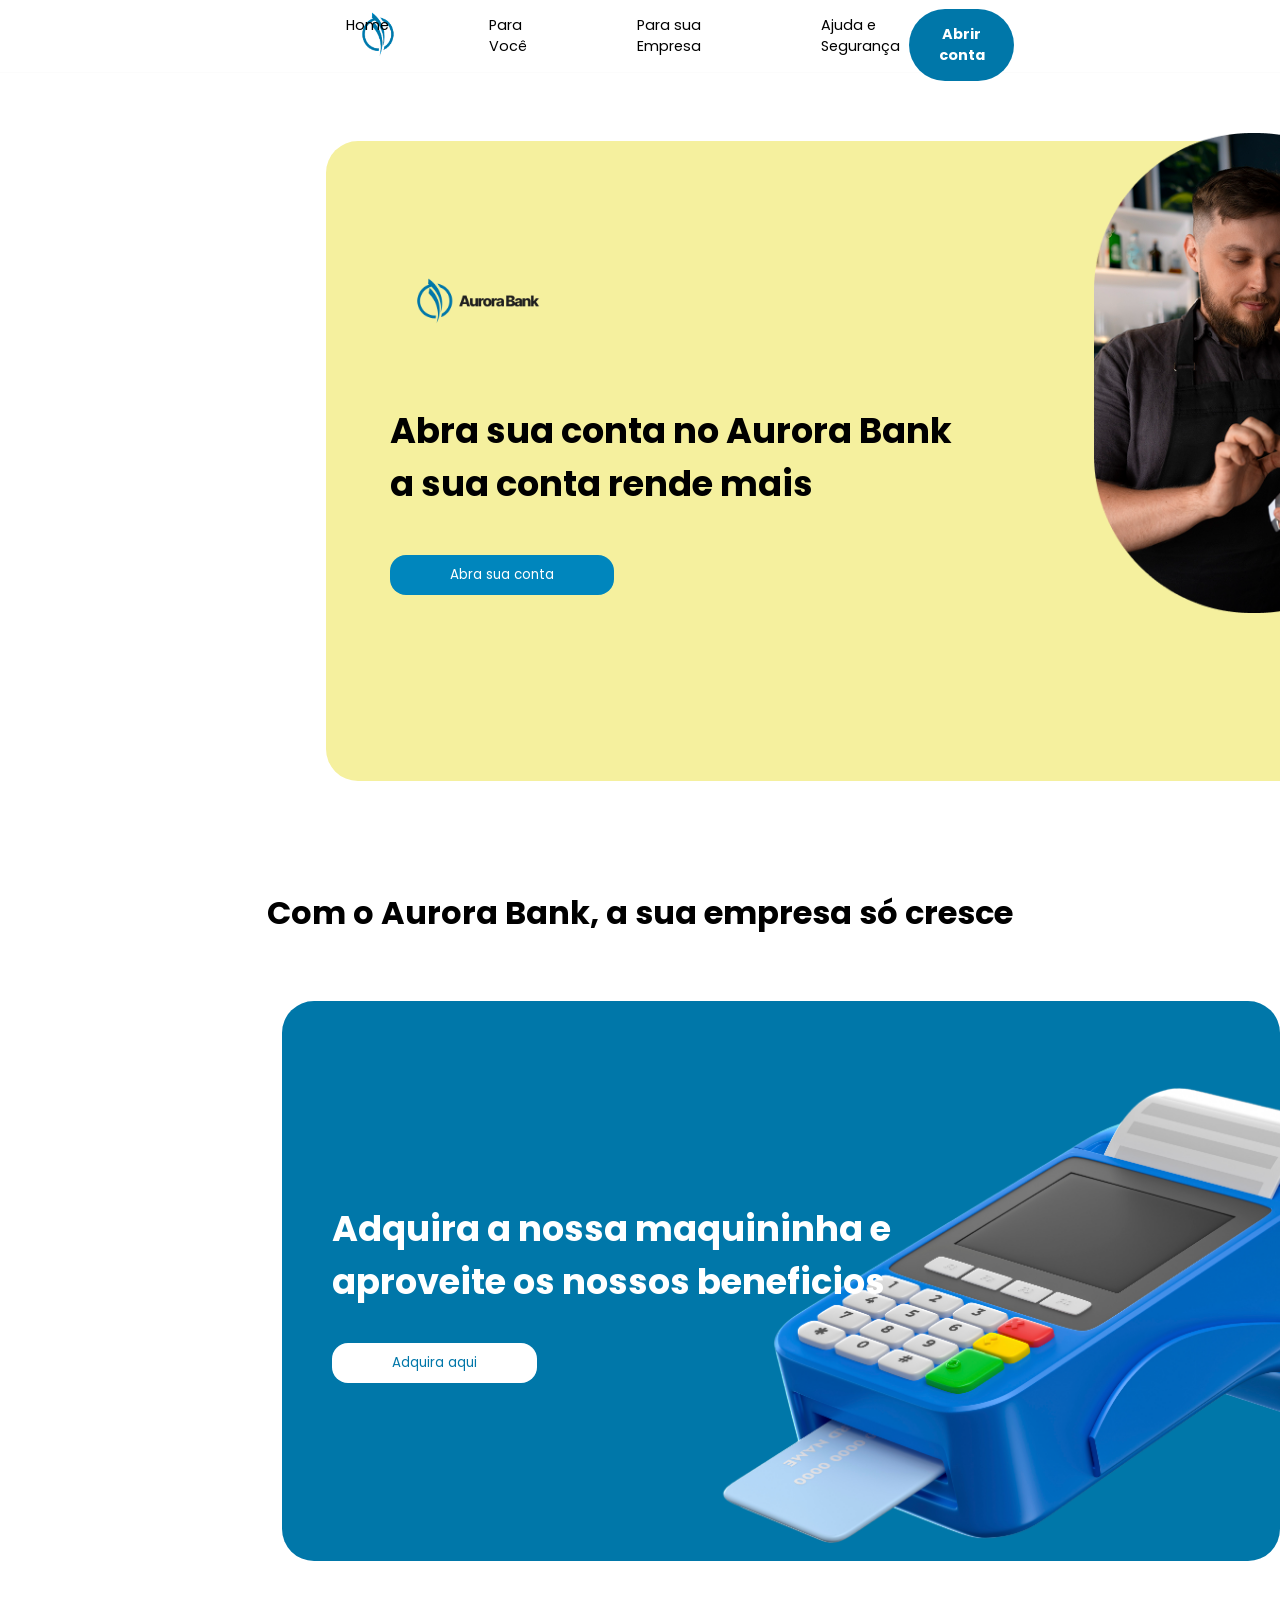
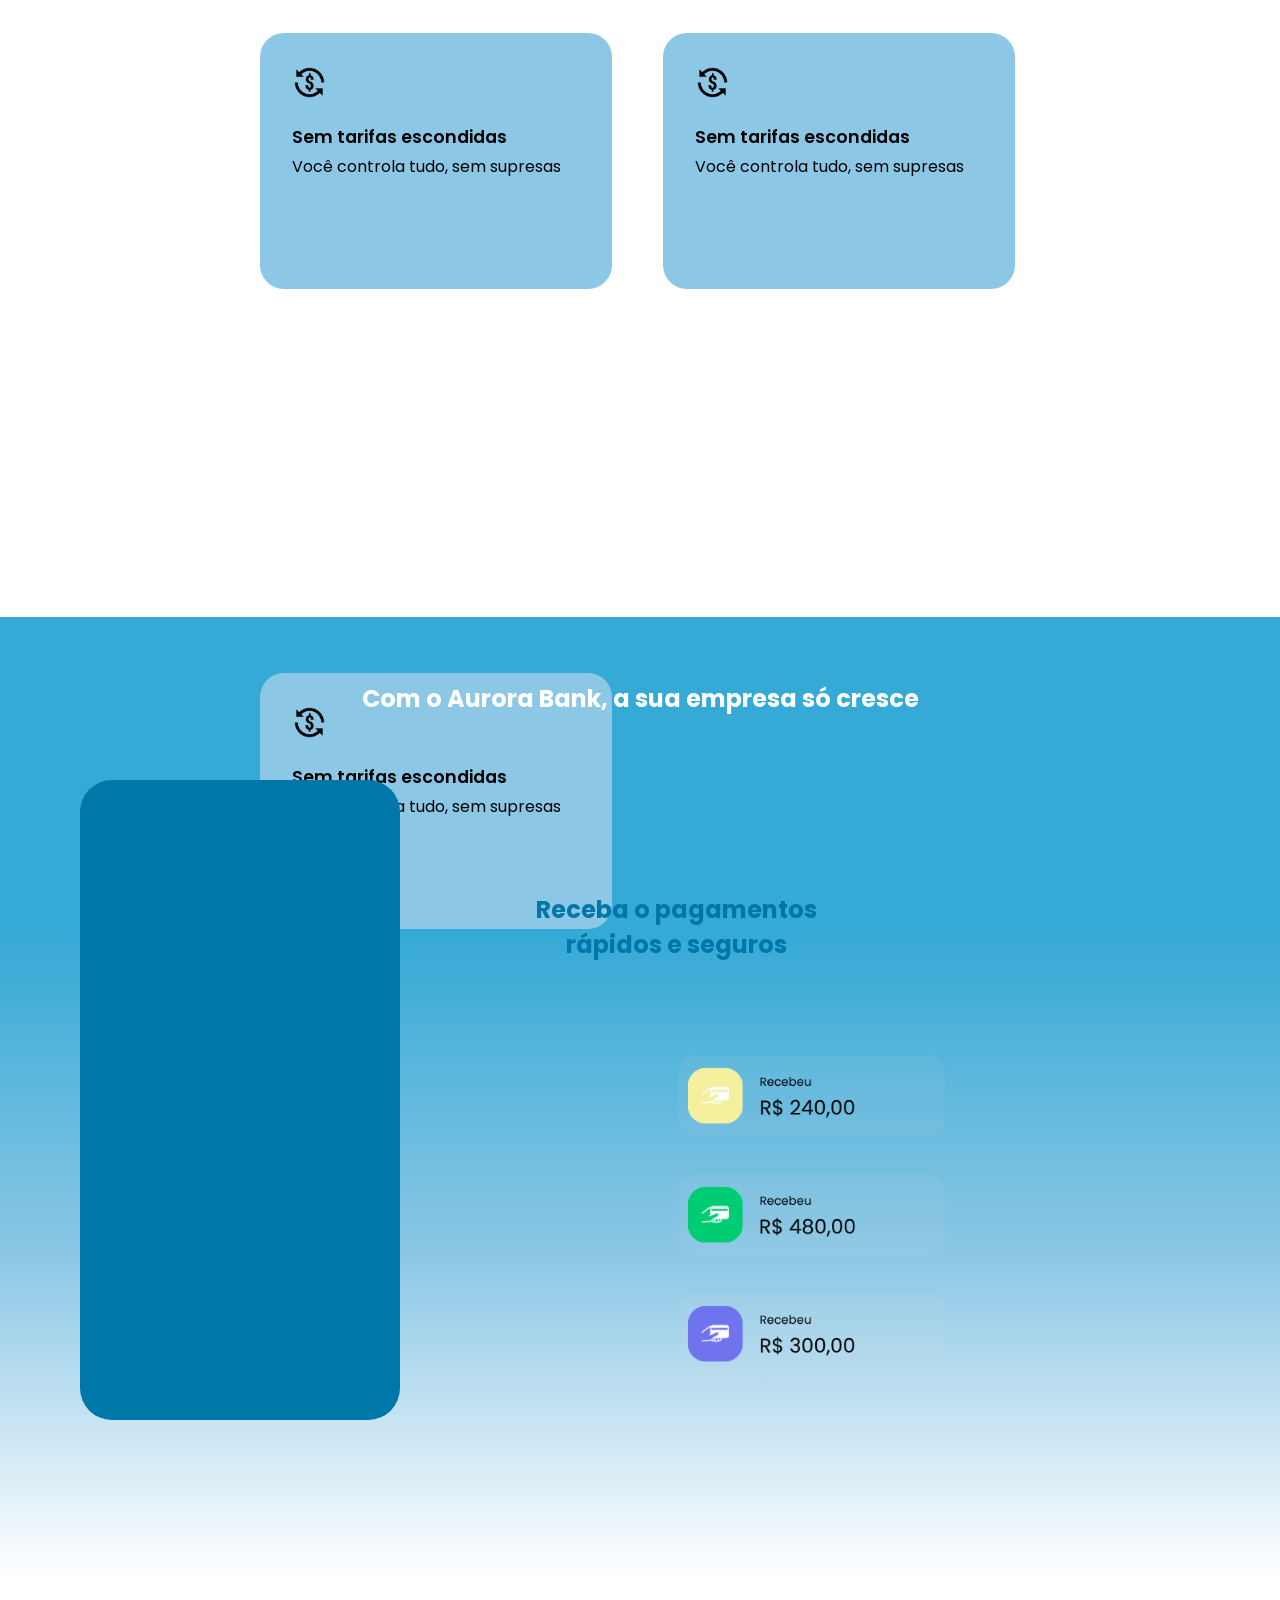
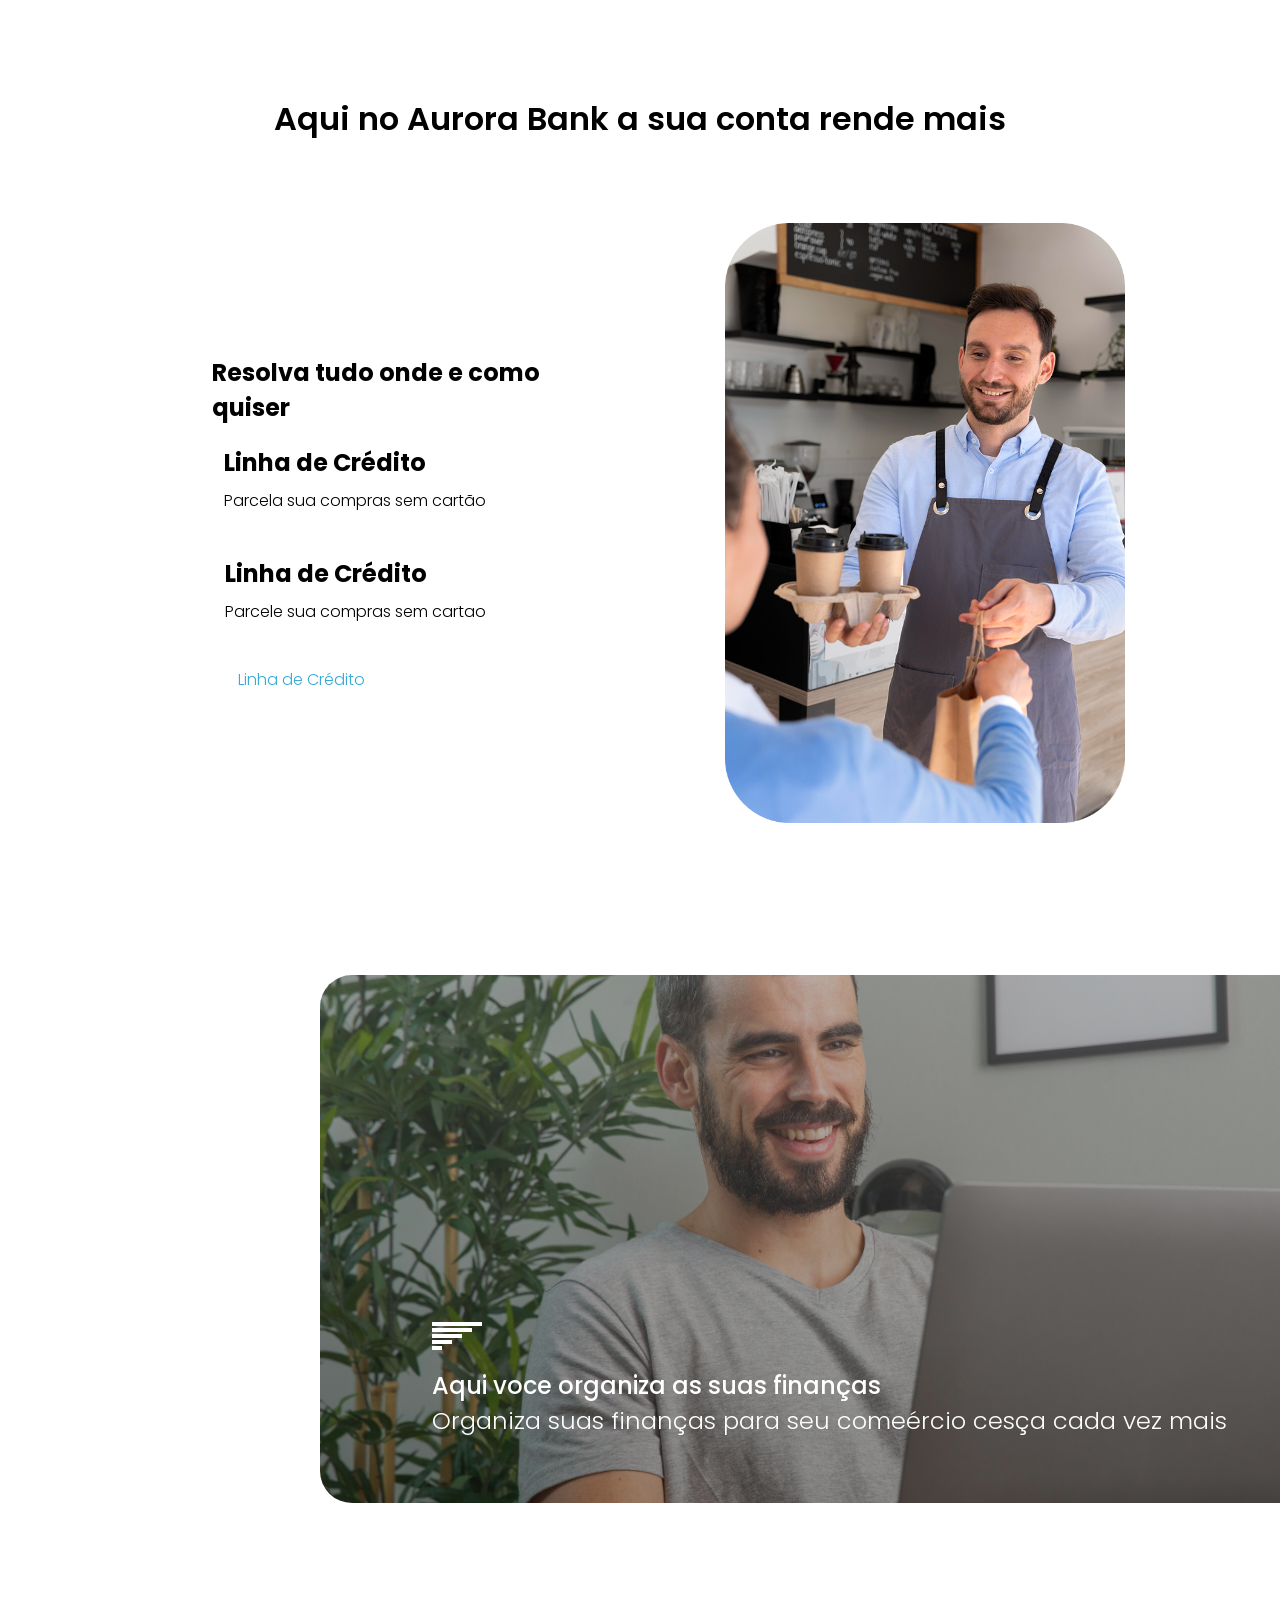
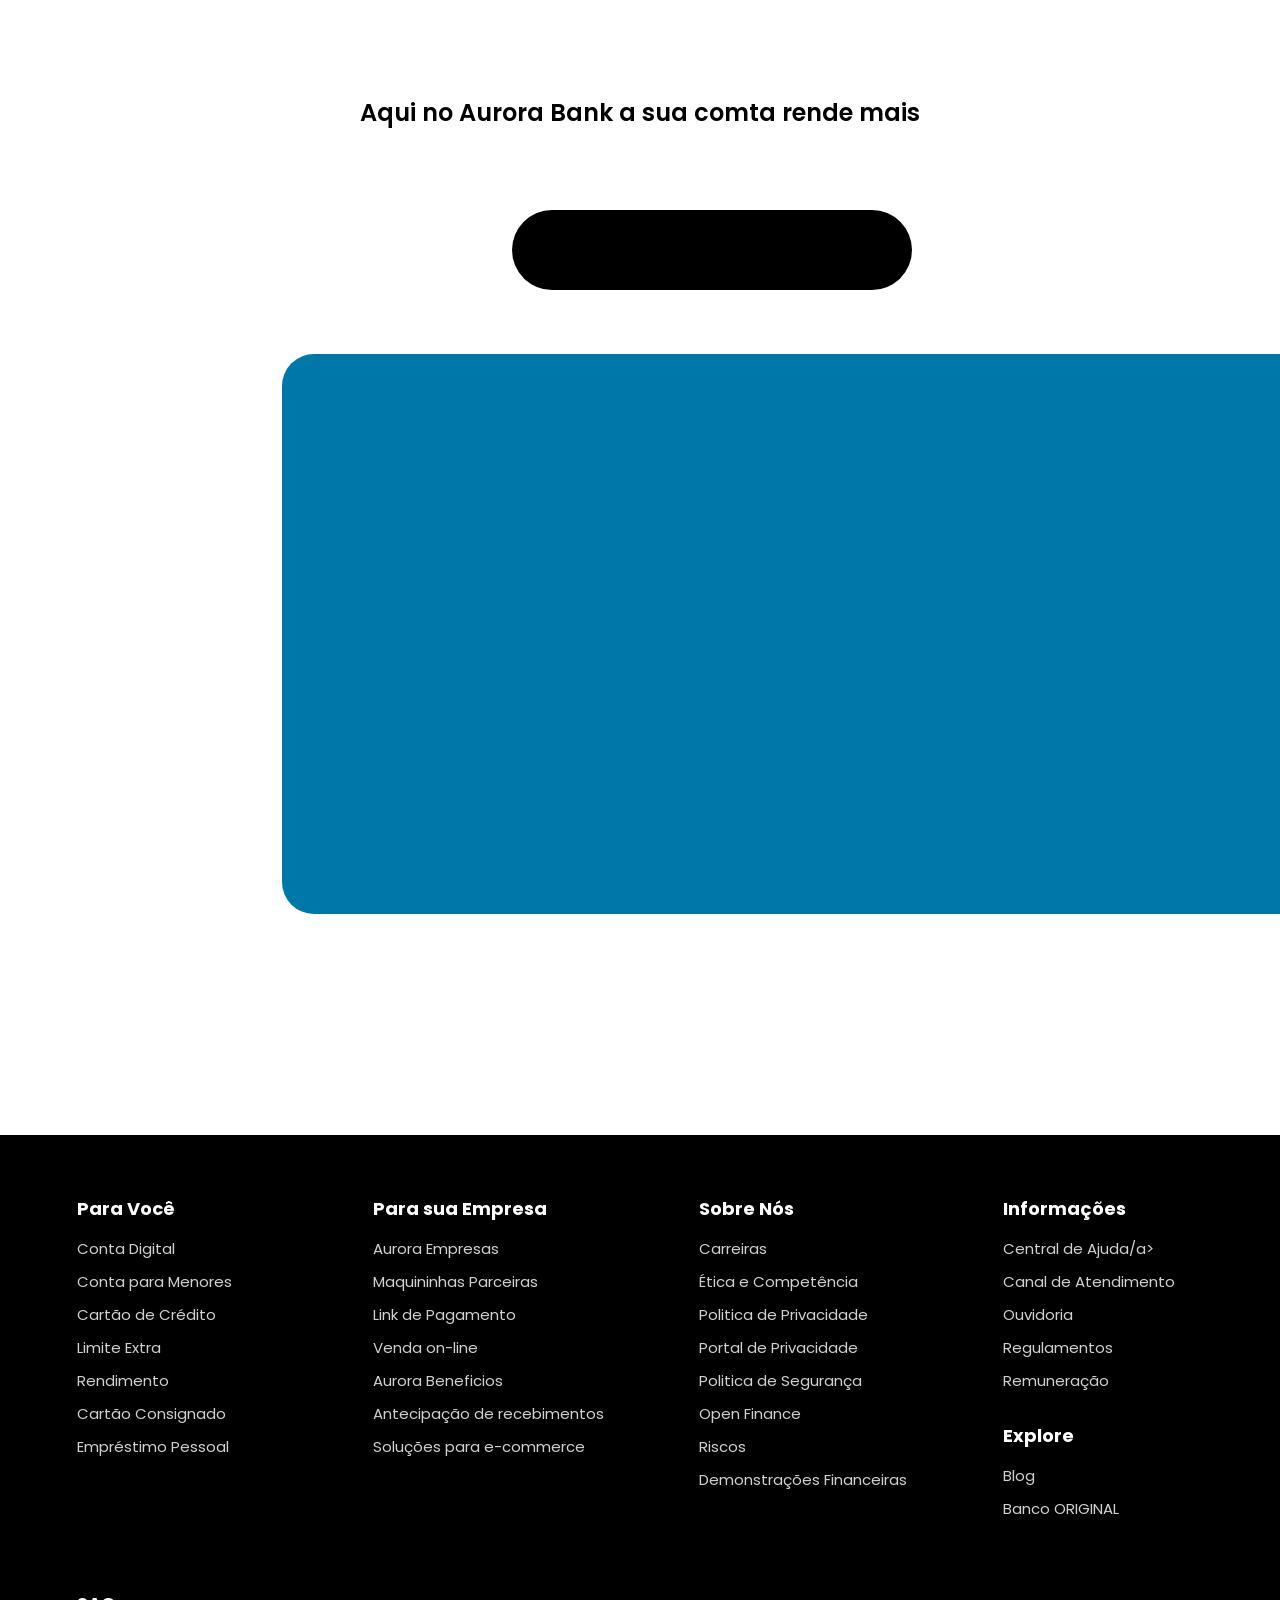
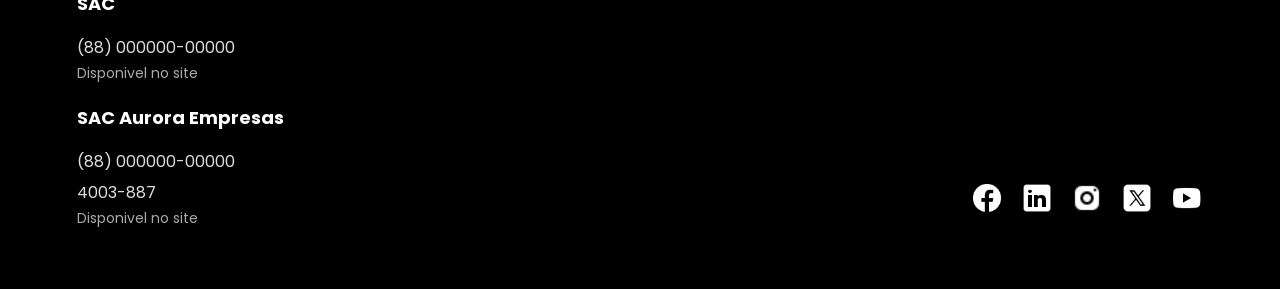
==== commit 3b4b1ec6: "ajustes na secao do home, para voce, para empresa html e css" ====
--- a/empresas.html
+++ b/empresas.html
@@ -77,6 +77,10 @@
                </div>
                 <div class="div-right">
                     <div class="card-empresa-right">
+                        <h1>Receba o pagamentos <br> rápidos e seguros</h1>
+                        <img src="assets/images/11.png" id="notificacao1" alt="" srcset="">
+                        <img src="assets/images/12.png" id="notificacao2" alt="" srcset="">
+                        <img src="assets/images/13.png" id="notificacao3" alt="" srcset="">
                     </div>
                 </div>
            </div>
@@ -107,6 +111,9 @@
 
        <section class="section-compras">
           <div class="div-compras">
+             <img src="assets/images/icons8-organizar-50.png" alt="">
+              <h1>Aqui voce organiza as suas finanças</h1>
+              <h2>Organiza suas finanças para seu comeércio cesça cada vez mais</h2>
           </div>
        </section>
        
--- a/assets/css/empresa.css
+++ b/assets/css/empresa.css
@@ -292,6 +292,26 @@
    background-repeat: no-repeat;
 }
 
+.card-empresa-right h1{
+    color: var(--azul01);
+    margin-top: 5%;
+    margin-left: -55%;
+}
+
+#notificacao1{
+    margin-top: -13%;
+    margin-left: 15%;
+}
+#notificacao2{
+    margin-top: -30%;
+    margin-left: 15%;
+}
+
+#notificacao3{
+    margin-top: -30%;
+    margin-left: 15%;
+}
+
 
 .div-right{
     flex: 1;
@@ -450,6 +470,23 @@
 
 }
 
+.div-compras img{
+    margin-top: 30%;
+    margin-left: 10%;
+}
+
+.div-compras h1{
+    color: var(--branco);
+    margin-left: 10%;
+    font-weight: 500;
+
+}
+
+.div-compras h2{
+    color: var(--branco);
+    margin-left: 10%;
+    font-weight: 300;
+}
 
 /* CSS - Section Promoções */
 .section-promocoes{
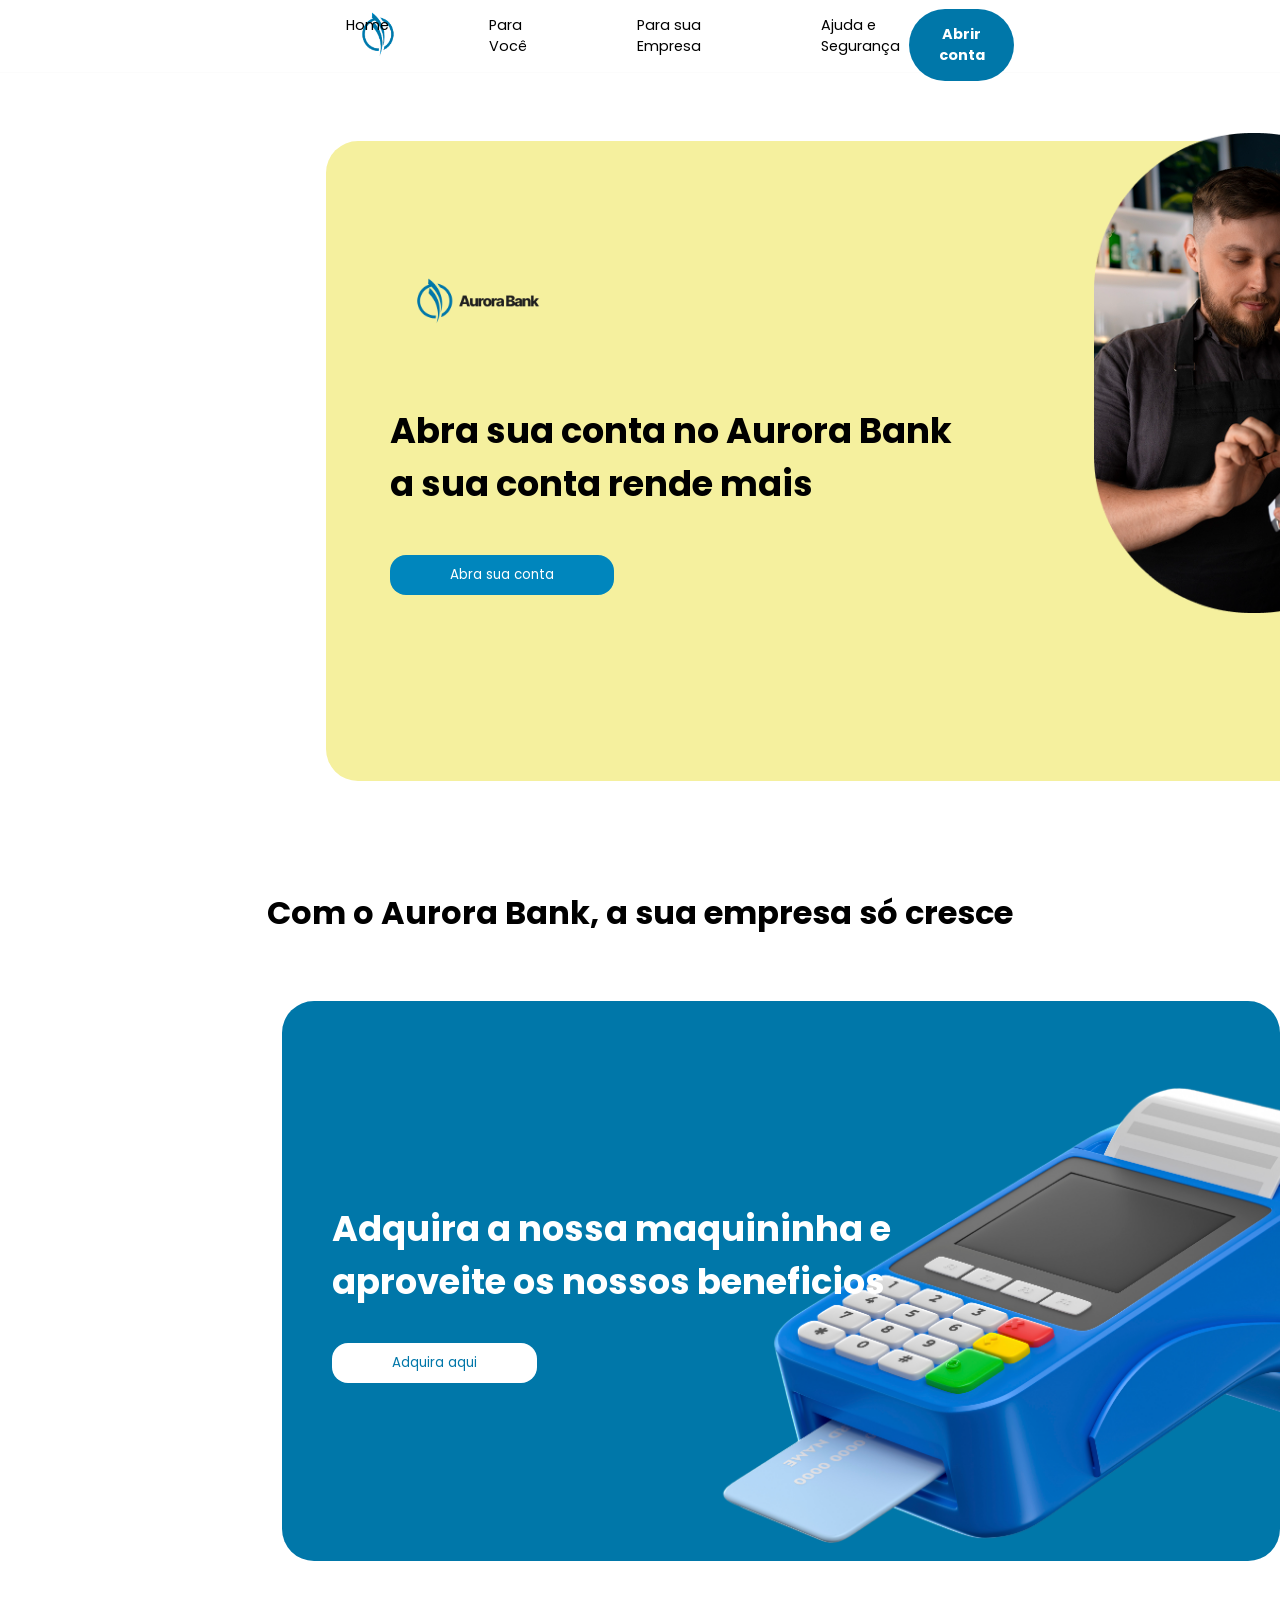
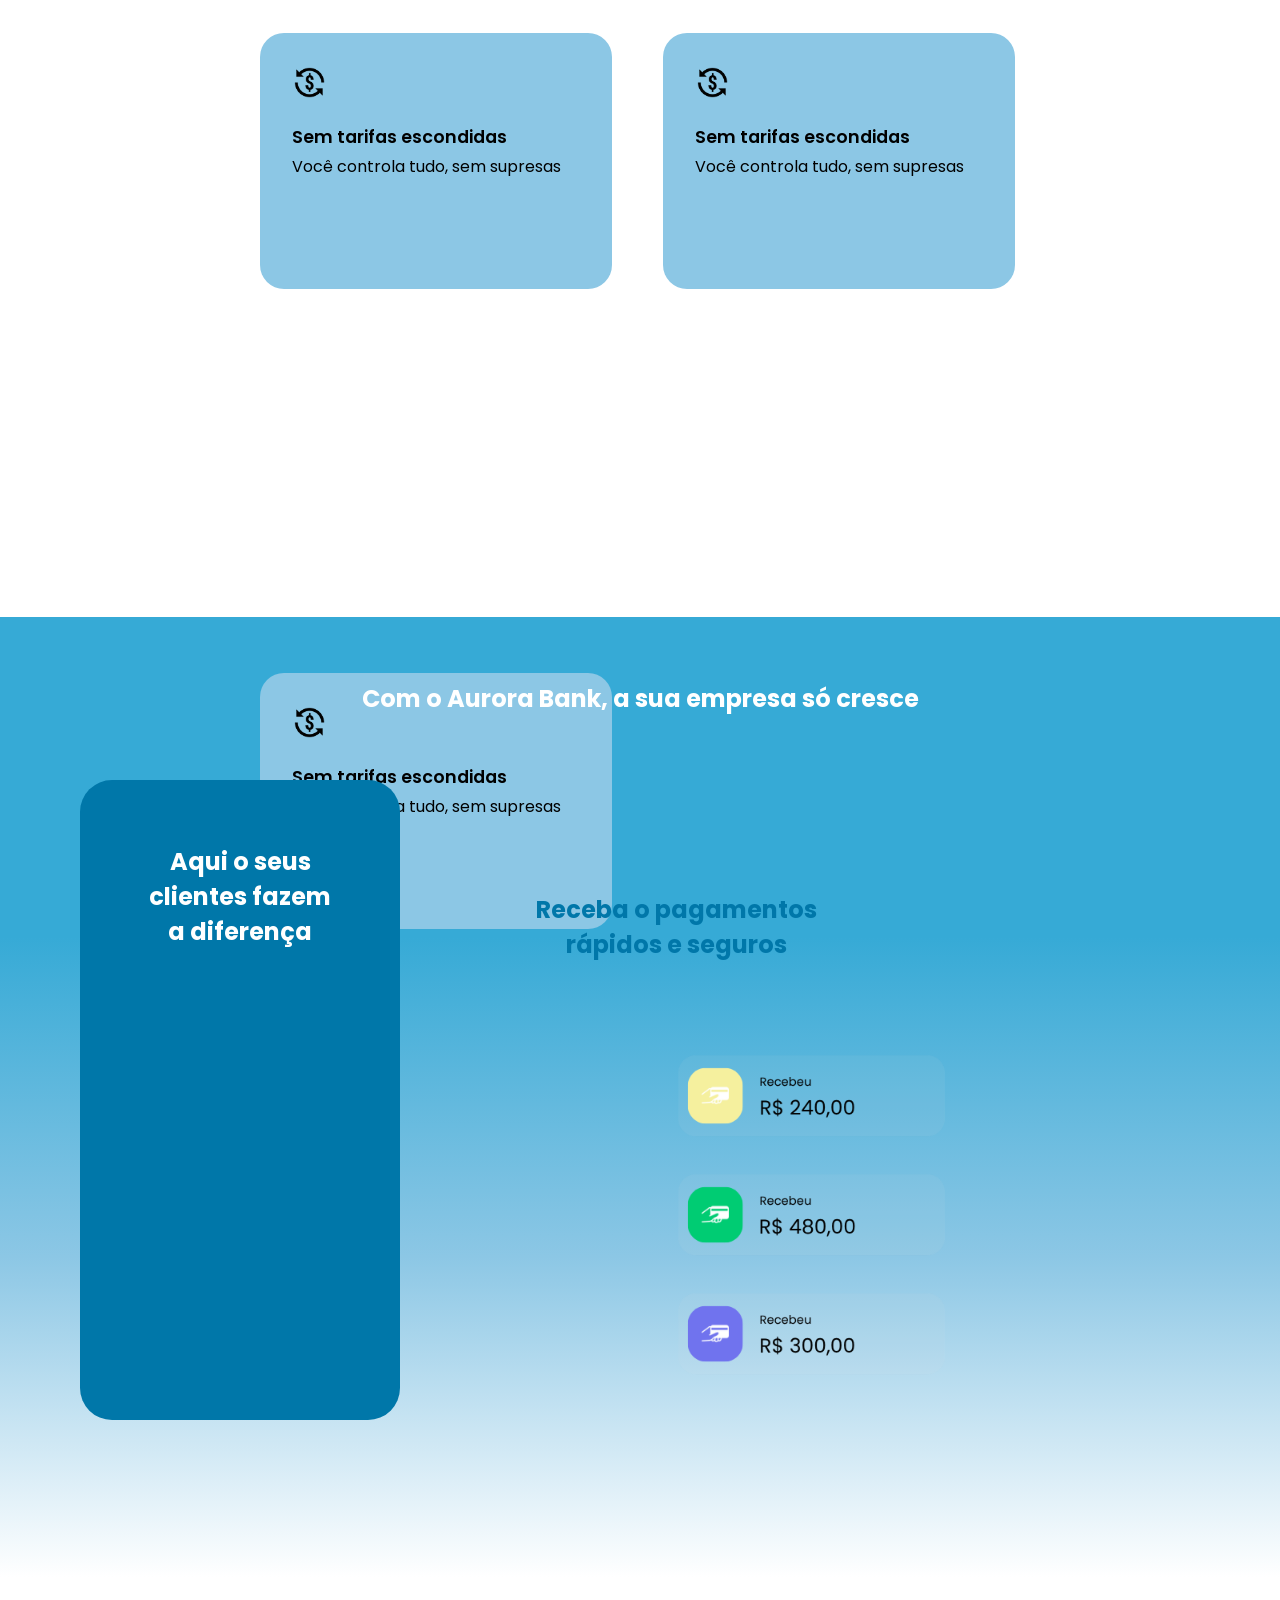
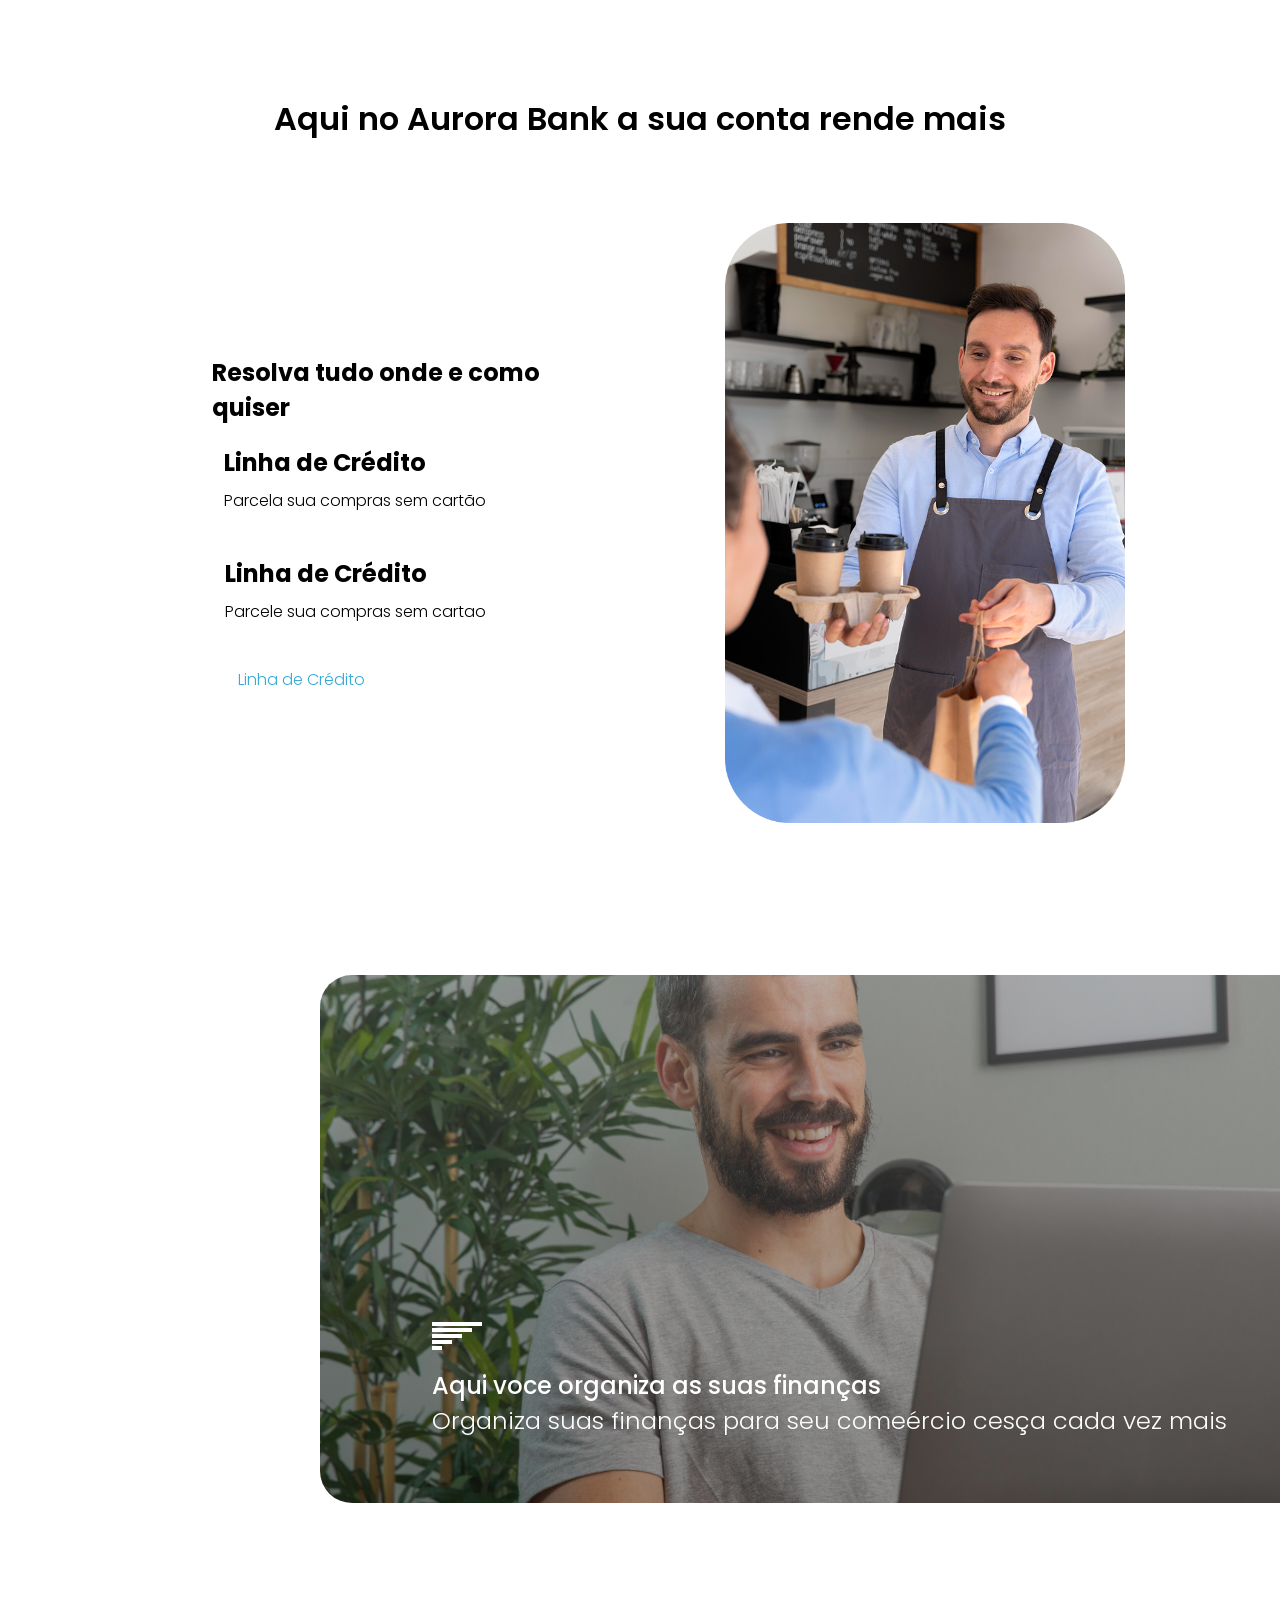
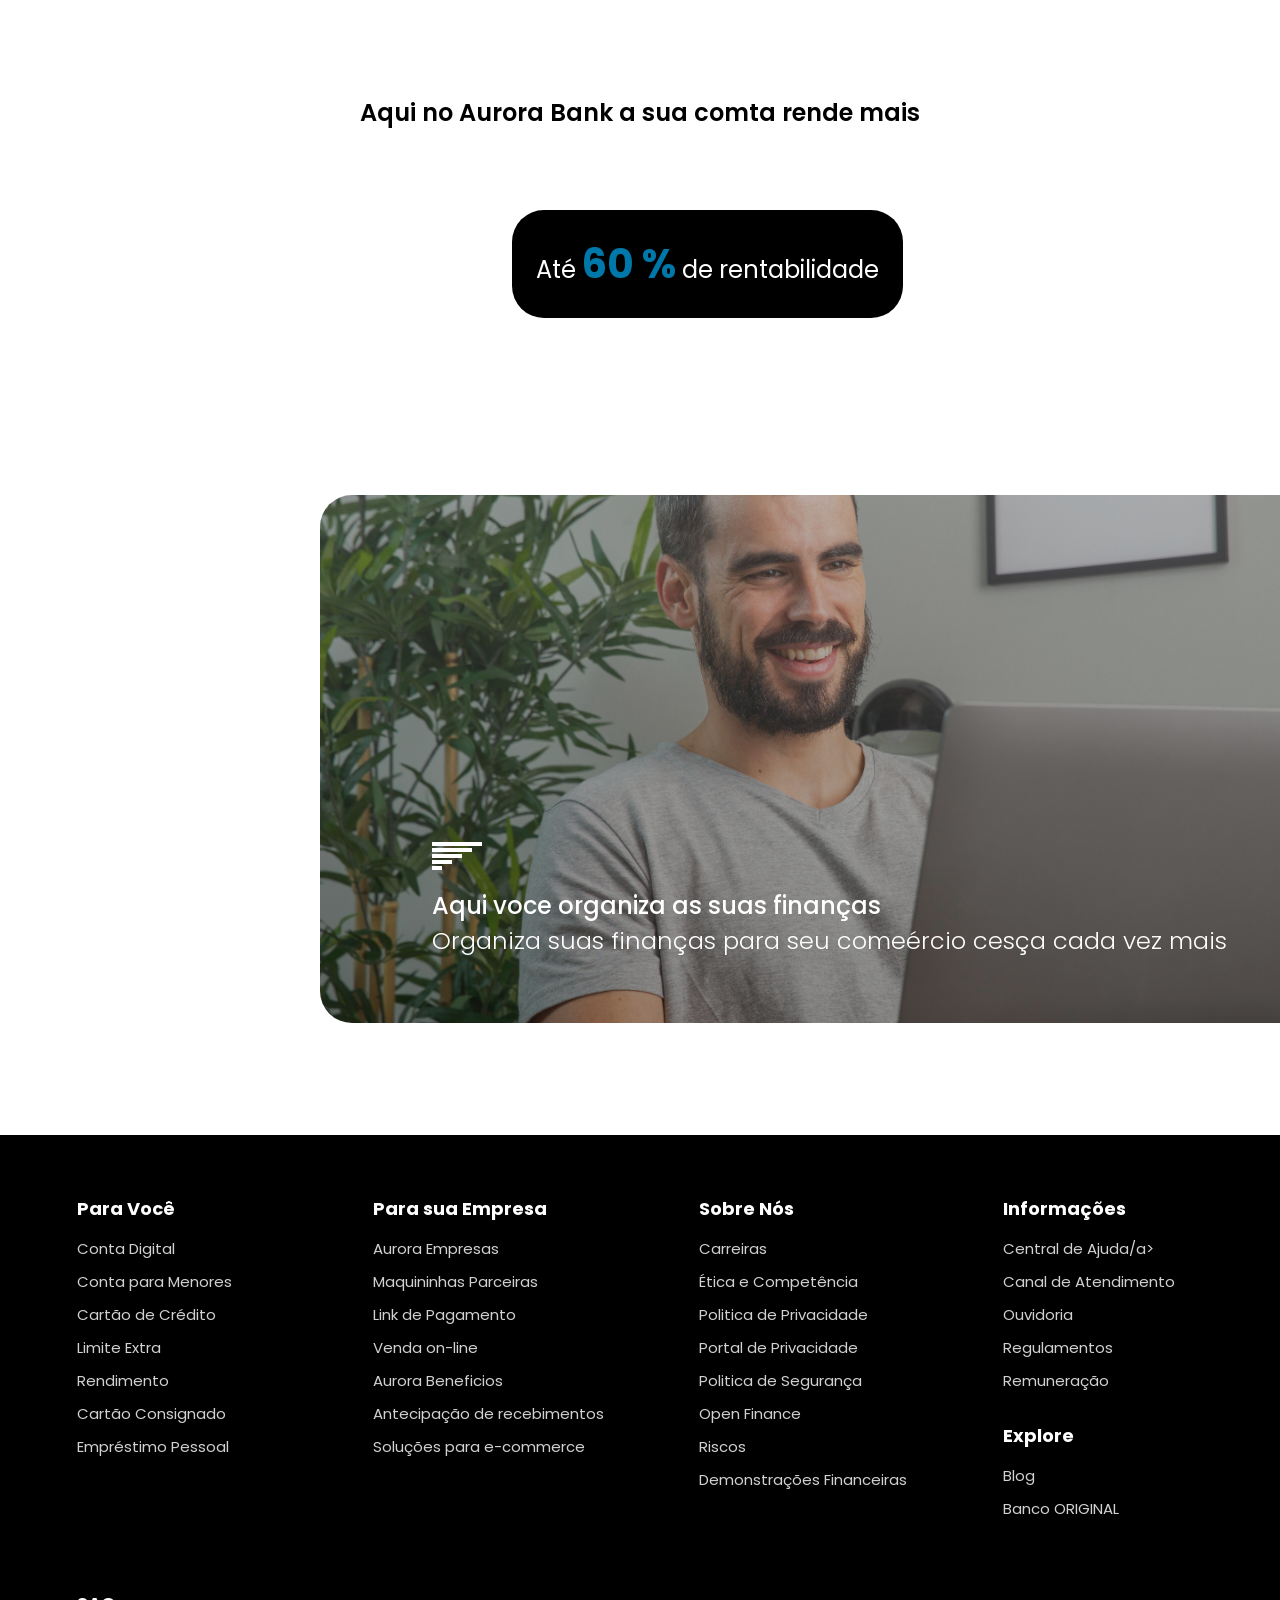
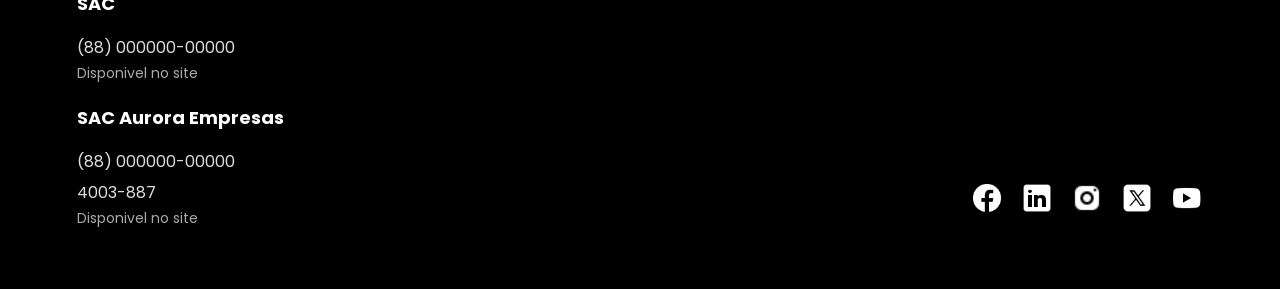
==== commit fb20f52a: "ajutes na secao empresa - html e css" ====
--- a/empresas.html
+++ b/empresas.html
@@ -71,6 +71,7 @@
            <div class="content-empresa">
                <div class="div-left">
                   <div class="card-empresa-left">
+                       <h1>Aqui o seus clientes fazem a diferença</h1>
                       <img src="assets/images/empresario1.png" alt="" srcset="">
                       
                   </div>
@@ -119,12 +120,17 @@
        
       <section class="section-promocoes">
             <h1>Aqui no Aurora Bank a sua comta rende mais</h1>
-            <div class="botao-promocao">
-            </div>
-           <div class="div-main">
+            <button>Até <span>60 %</span> de rentabilidade</button>
           </div>
       </section>
 
+       <section class="section-compras">
+          <div class="div-compras">
+             <img src="assets/images/icons8-organizar-50.png" alt="">
+              <h1>Aqui voce organiza as suas finanças</h1>
+              <h2>Organiza suas finanças para seu comeércio cesça cada vez mais</h2>
+          </div>
+       </section>
 
        <!--HTML - Section - Rodapé-->
       <footer class="footer"> 
--- a/assets/css/empresa.css
+++ b/assets/css/empresa.css
@@ -278,7 +278,7 @@
 
 .card-empresa-left img{
     width: 20rem;
-    margin-top: 50%;
+    margin-top: -50%;
     border-radius: 2rem;
 }
 
@@ -490,7 +490,7 @@
 
 /* CSS - Section Promoções */
 .section-promocoes{
-    height: 70rem;
+    height: 30rem;
 }
 
 .section-promocoes h1{
@@ -499,23 +499,22 @@
      font-weight: 600;
 }
 
-.botao-promocao{
-    background: #000;
-    margin-left: 40%;
-    height: 5rem;
-    width: 25rem;
-    border-radius: 3rem;
-
-}
-
-.div-main{
-    height: 35rem;
-    width: 70rem;
-    background: var(--azul01);
-    margin-left: 22%;
-    margin-top: 5%;
-    border-radius: 2rem;
-}
+.section-promocoes button{
+     margin-left: 40%;
+     border: none;
+     background: black;
+     color: var(--branco);
+     font-size: 1.5rem;
+     padding: 1.5rem;
+     border-radius: 2rem;
+}
+
+button span{
+    color: var(--azul01);
+    font-weight: 700;
+    font-size: 2.5rem;
+}
+
 
 
 
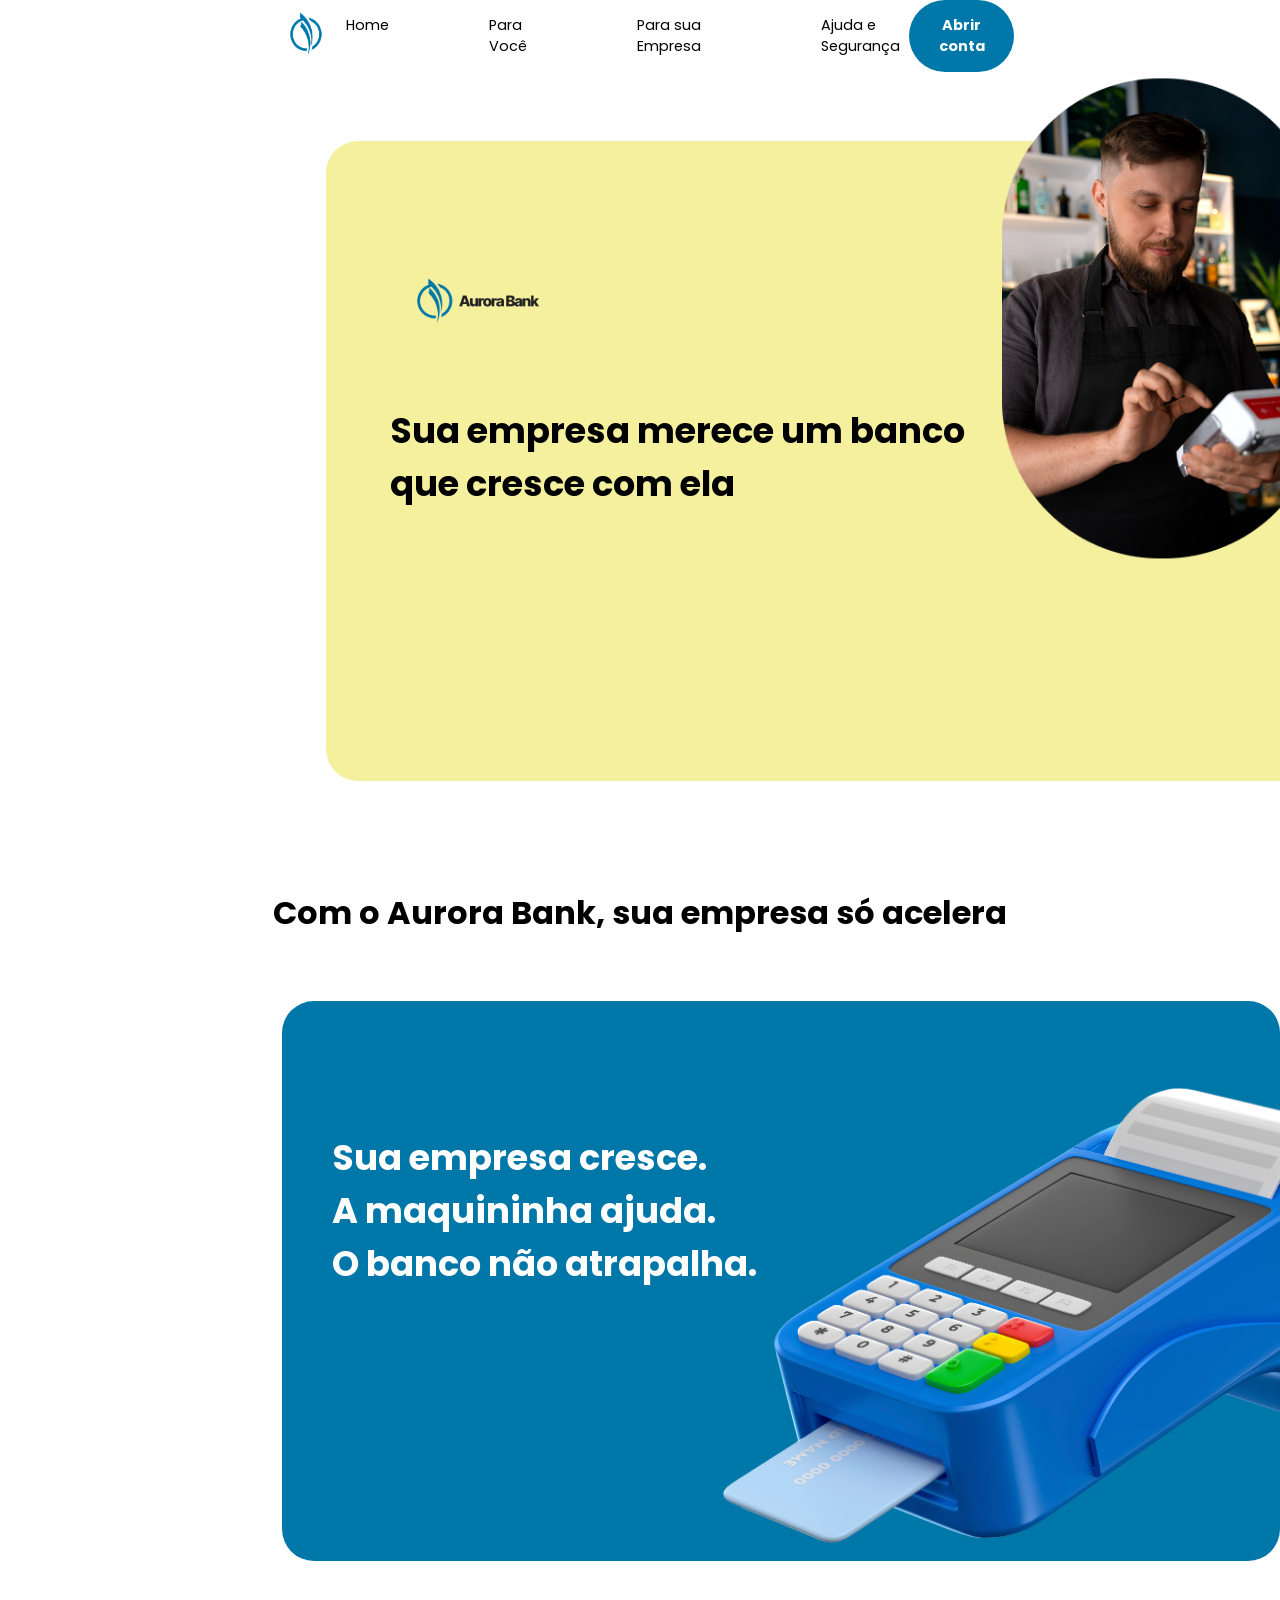
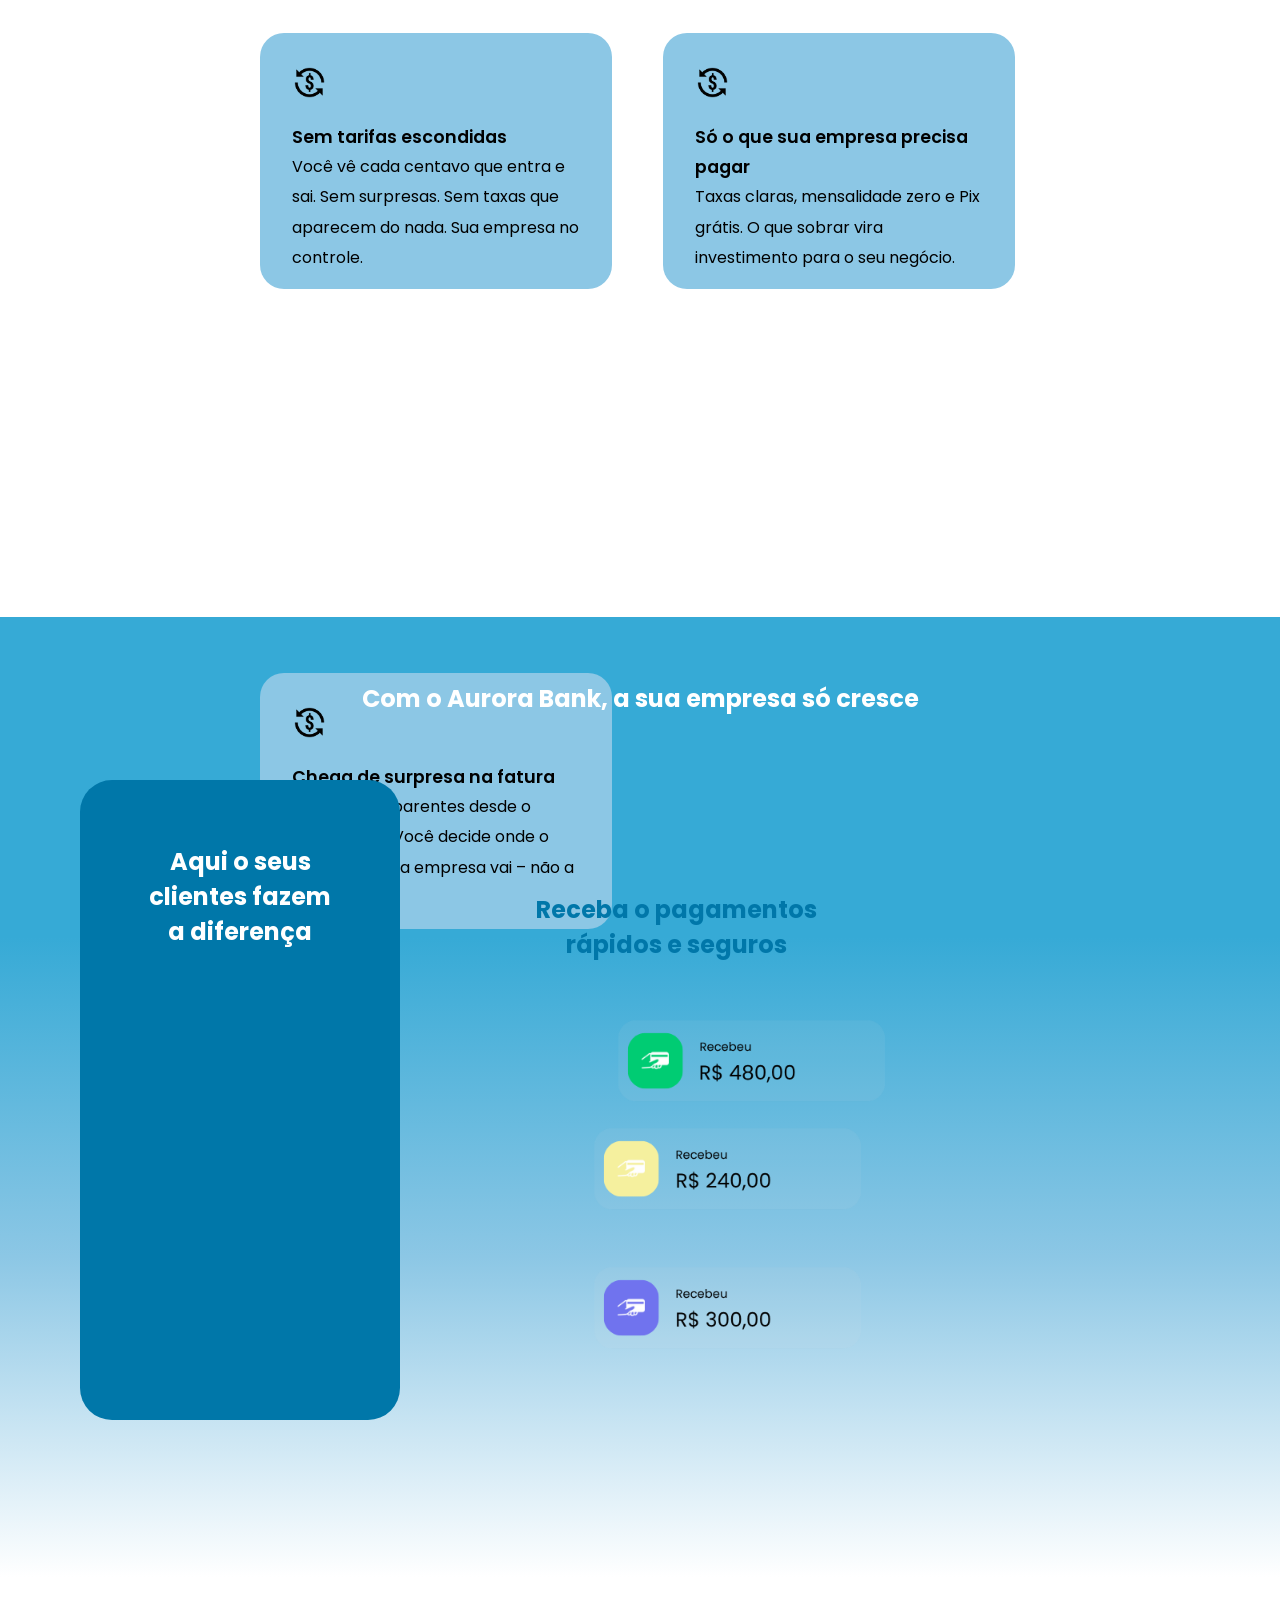
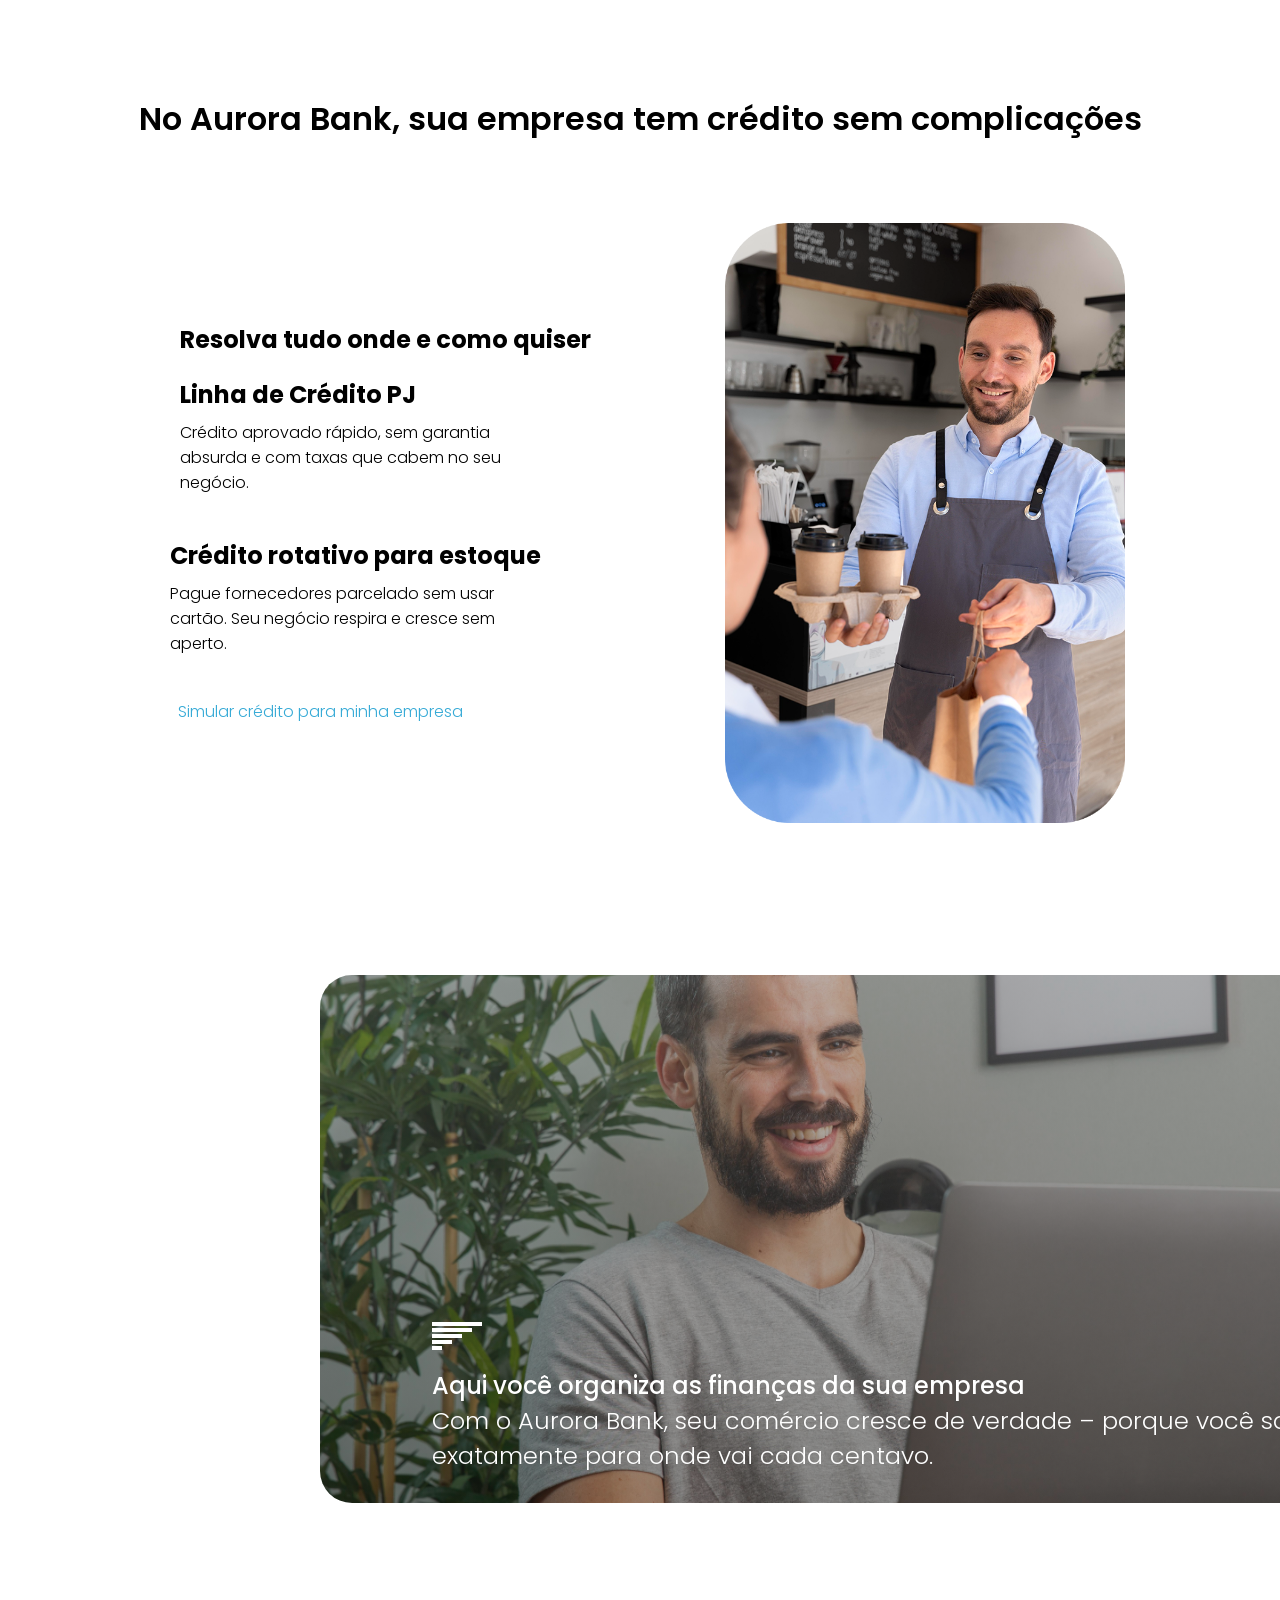
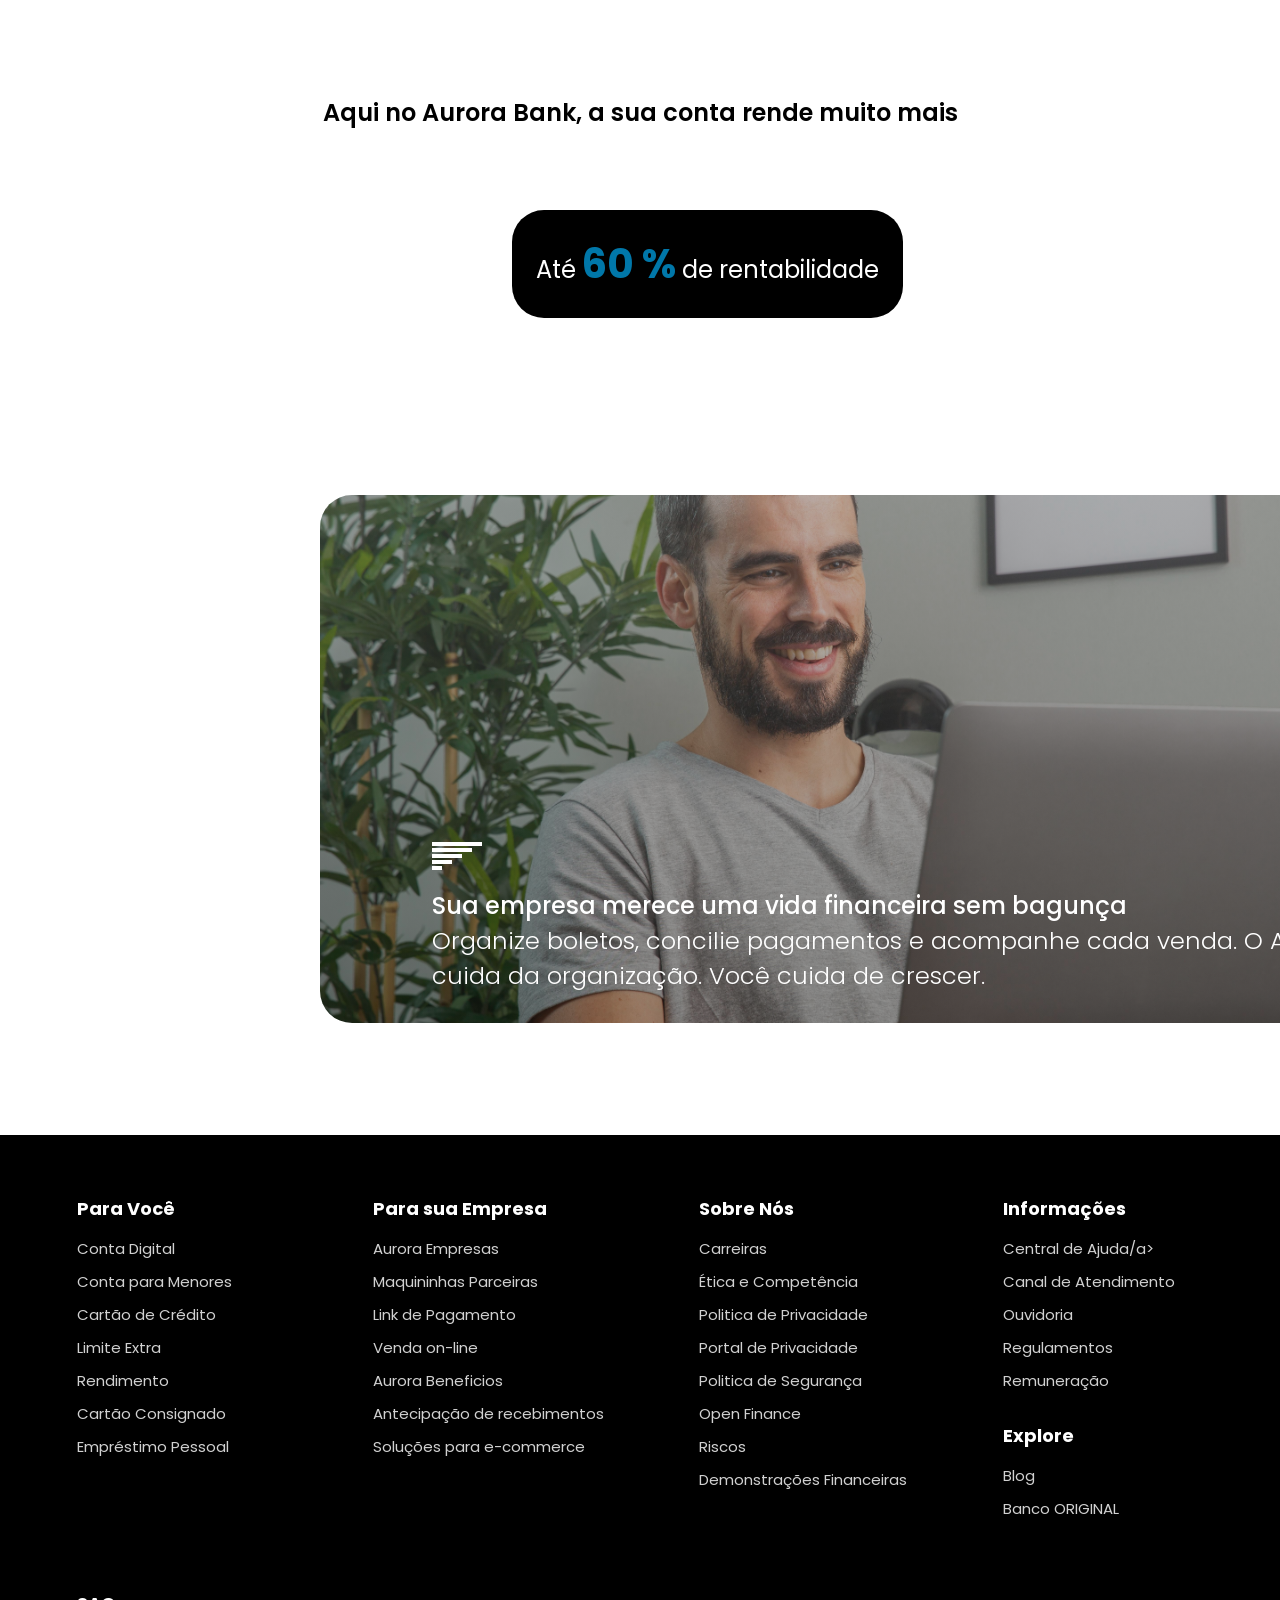
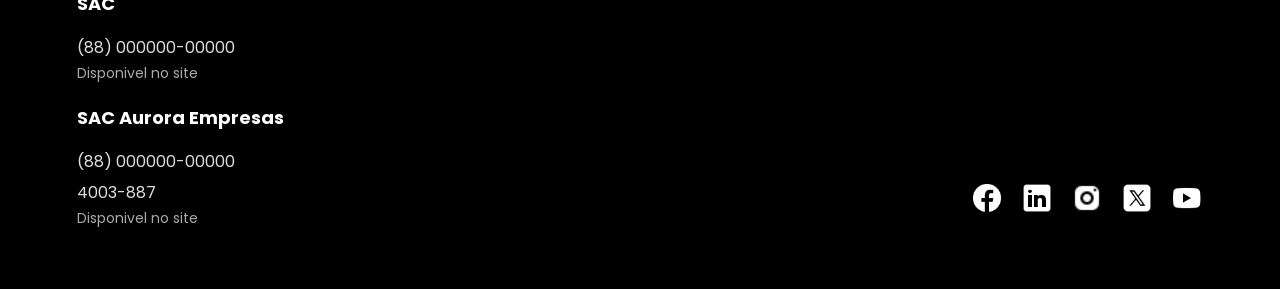
==== commit 42d3558d: "reformulação das frases da secao para sua empresa html e css" ====
--- a/empresas.html
+++ b/empresas.html
@@ -33,35 +33,34 @@
      <section class="section-home">
         <div class="container-section" id="slide-cartoes">
           <img src="assets/images/aurorabank 9.svg" alt="" id="logo-section">
-          <h1>Abra sua conta no Aurora Bank<br>a sua conta rende mais</h1>
+          <h1>Sua empresa merece um banco<br> que cresce com ela</h1>
           <button id="button-home">Abra sua conta</button>
           <img src="assets/images/image 113.png" alt="" id="imagem-section">
           <img src="assets/images/image 114.png" alt="" id="image-empresa" srcset="">
         </div>
     </section>
 
-    <h1 id="h1-title">Com o Aurora Bank, a sua empresa só cresce</h1>
+    <h1 id="h1-title">Com o Aurora Bank, sua empresa só acelera</h1>
      <section class="section-para-empresa">
           <div class="div-empresa-main">
               <img src="assets/images/maquiniha.png" alt="" srcset="">
-              <h1>Adquira a nossa maquininha e <br> aproveite os nossos beneficios</h1>
-              <button>Adquira aqui</button>
+              <h1>Sua empresa cresce.<br>A maquininha ajuda.<br> O banco não atrapalha.</h1>
           </div>
           <div class="div-content-empresa"> 
               <div class="card-empresa">
                 <img src="assets/images/image 81.png" alt="" id="image-section" srcset="">
                 <h2 id="title-beneficios">Sem tarifas escondidas</h2>
-                <h2 id="descricao">Você controla tudo, sem supresas</h2>
+                <h2 id="descricao">Você vê cada centavo que entra e sai. Sem surpresas. Sem taxas que aparecem do nada. Sua empresa no controle.</h2>
               </div>
               <div class="card-empresa"> 
                 <img src="assets/images/image 81.png" alt="" id="image-section" srcset="">
-                <h2 id="title-beneficios">Sem tarifas escondidas</h2>
-                <h2 id="descricao">Você controla tudo, sem supresas</h2>
+                <h2 id="title-beneficios">Só o que sua empresa precisa pagar</h2>
+                <h2 id="descricao">Taxas claras, mensalidade zero e Pix grátis. O que sobrar vira investimento para o seu negócio.</h2>
               </div>
               <div class="card-empresa">
                  <img src="assets/images/image 81.png" alt="" id="image-section" srcset="">
-                <h2 id="title-beneficios">Sem tarifas escondidas</h2>
-                 <h2 id="descricao">Você controla tudo, sem supresas</h2>
+                <h2 id="title-beneficios">Chega de surpresa na fatura</h2>
+                 <h2 id="descricao">Tarifas transparentes desde o primeiro dia. Você decide onde o dinheiro da sua empresa vai – não a gente.</h2>
               </div>
           </div>
      </section>
@@ -89,20 +88,20 @@
 
       <section class="section-empresa">
            <div class="div-title">
-              <h1>Aqui no Aurora Bank a sua conta rende mais</h1>
+              <h1> No Aurora Bank, sua empresa tem crédito sem complicações</h1>
             </div>  
             <div class="content">
             <div class="div-left">
               <h1 id="title-link">Resolva tudo onde e como quiser</h1>
               <div class="div-paraempresa">  
-                  <h1>Linha de Crédito</h1>
-                  <h2>Parcela sua compras sem cartão</h2>
+                  <h1> Linha de Crédito PJ</h1>
+                  <h2>Crédito aprovado rápido, sem garantia absurda e com taxas que cabem no seu negócio.</h2>
               </div>
               <div class="div-paraempresa">
-                  <h1>Linha de Crédito</h1>
-                  <h2>Parcele sua compras sem cartao</h2>
-              </div>
-               <h2 id="link-voce">Linha de Crédito</h2>
+                  <h1>Crédito rotativo para estoque</h1>
+                  <h2>Pague fornecedores parcelado sem usar cartão. Seu negócio respira e cresce sem aperto.</h2>
+              </div>
+               <h2 id="link-voce">Simular crédito para minha empresa</h2>
               </div>
               <div class="div-right">
               <img src="assets/images/image 115.png" alt="">
@@ -113,13 +112,13 @@
        <section class="section-compras">
           <div class="div-compras">
              <img src="assets/images/icons8-organizar-50.png" alt="">
-              <h1>Aqui voce organiza as suas finanças</h1>
-              <h2>Organiza suas finanças para seu comeércio cesça cada vez mais</h2>
+              <h1>Aqui você organiza as finanças da sua empresa</h1>
+              <h2>Com o Aurora Bank, seu comércio cresce de verdade – porque você sabe exatamente para onde vai cada centavo.</h2>
           </div>
        </section>
        
       <section class="section-promocoes">
-            <h1>Aqui no Aurora Bank a sua comta rende mais</h1>
+            <h1>Aqui no Aurora Bank, a sua conta rende muito mais</h1>
             <button>Até <span>60 %</span> de rentabilidade</button>
           </div>
       </section>
@@ -127,8 +126,8 @@
        <section class="section-compras">
           <div class="div-compras">
              <img src="assets/images/icons8-organizar-50.png" alt="">
-              <h1>Aqui voce organiza as suas finanças</h1>
-              <h2>Organiza suas finanças para seu comeércio cesça cada vez mais</h2>
+              <h1>Sua empresa merece uma vida financeira sem bagunça</h1>
+              <h2>Organize boletos, concilie pagamentos e acompanhe cada venda. O Aurora Bank cuida da organização. Você cuida de crescer.</h2>
           </div>
        </section>
 
--- a/assets/css/empresa.css
+++ b/assets/css/empresa.css
@@ -31,6 +31,7 @@
     padding: 1.5rem 6rem;
     height: 1.5em;
     margin:  0 170px;
+    align-items: center;
 }
 
 .logo-bar{
@@ -42,7 +43,7 @@
     margin-top: 1px;
     width: 80px;
     height: 80px;
-    margin-left: 90%;
+    margin-left: 0;
 }
 
 .nav-list{
@@ -70,7 +71,7 @@
 }
 
 .login-button{
-    margin-top: -15px;
+    margin-top: 0;
 }
 
 
@@ -137,15 +138,15 @@
 }
 
 #imagem-section{
-    margin-top:  -40%;
     width: 20rem;
-    margin-left: 60%;
+    transform: translate(120%, -90%);
+   
 }
 
 #image-empresa{
-    margin-top:  -20%;
+    transform: translate(120%, -40%);
     width: 20rem;
-    margin-left: 90%;
+    
 }
 
 #button-home{
@@ -154,9 +155,10 @@
     border-radius: 1rem;
     padding: 10px 60px;
     margin-left: 5%;
-    margin-top: 3.5%;
+    transform: translateY(-40%);
     background-color: var(--azul02);
     color: var(--branco);
+    position: relative;
 }
 
 
@@ -194,7 +196,7 @@
     color: var(--branco);
     font-size: 2.2rem;
     margin-left: 5%;
-    margin-top: -50%;
+     transform: translateY(-570px);
 }
 
 .div-empresa-main button{
@@ -299,19 +301,16 @@
 }
 
 #notificacao1{
-    margin-top: -13%;
-    margin-left: 15%;
-}
+    transform: translate(15%, -13%);
+}
+
 #notificacao2{
-    margin-top: -30%;
-    margin-left: 15%;
+    transform: translate(-80%, -40%);
 }
 
 #notificacao3{
-    margin-top: -30%;
-    margin-left: 15%;
-}
-
+    transform: translate(15%, -80%);
+}
 
 .div-right{
     flex: 1;
@@ -410,14 +409,14 @@
 
 #title-link{
     font-size: 1.5rem;
-     margin-left: 22%;
+     margin-left: 12%;
 }
 
 #link-voce{
     color: var(--azul03);
     font-size: 1rem;
     font-weight: 300;
-    margin-left: -21%;
+    transform: translateX(-12%);
     display: flex;
     justify-content: center;
     
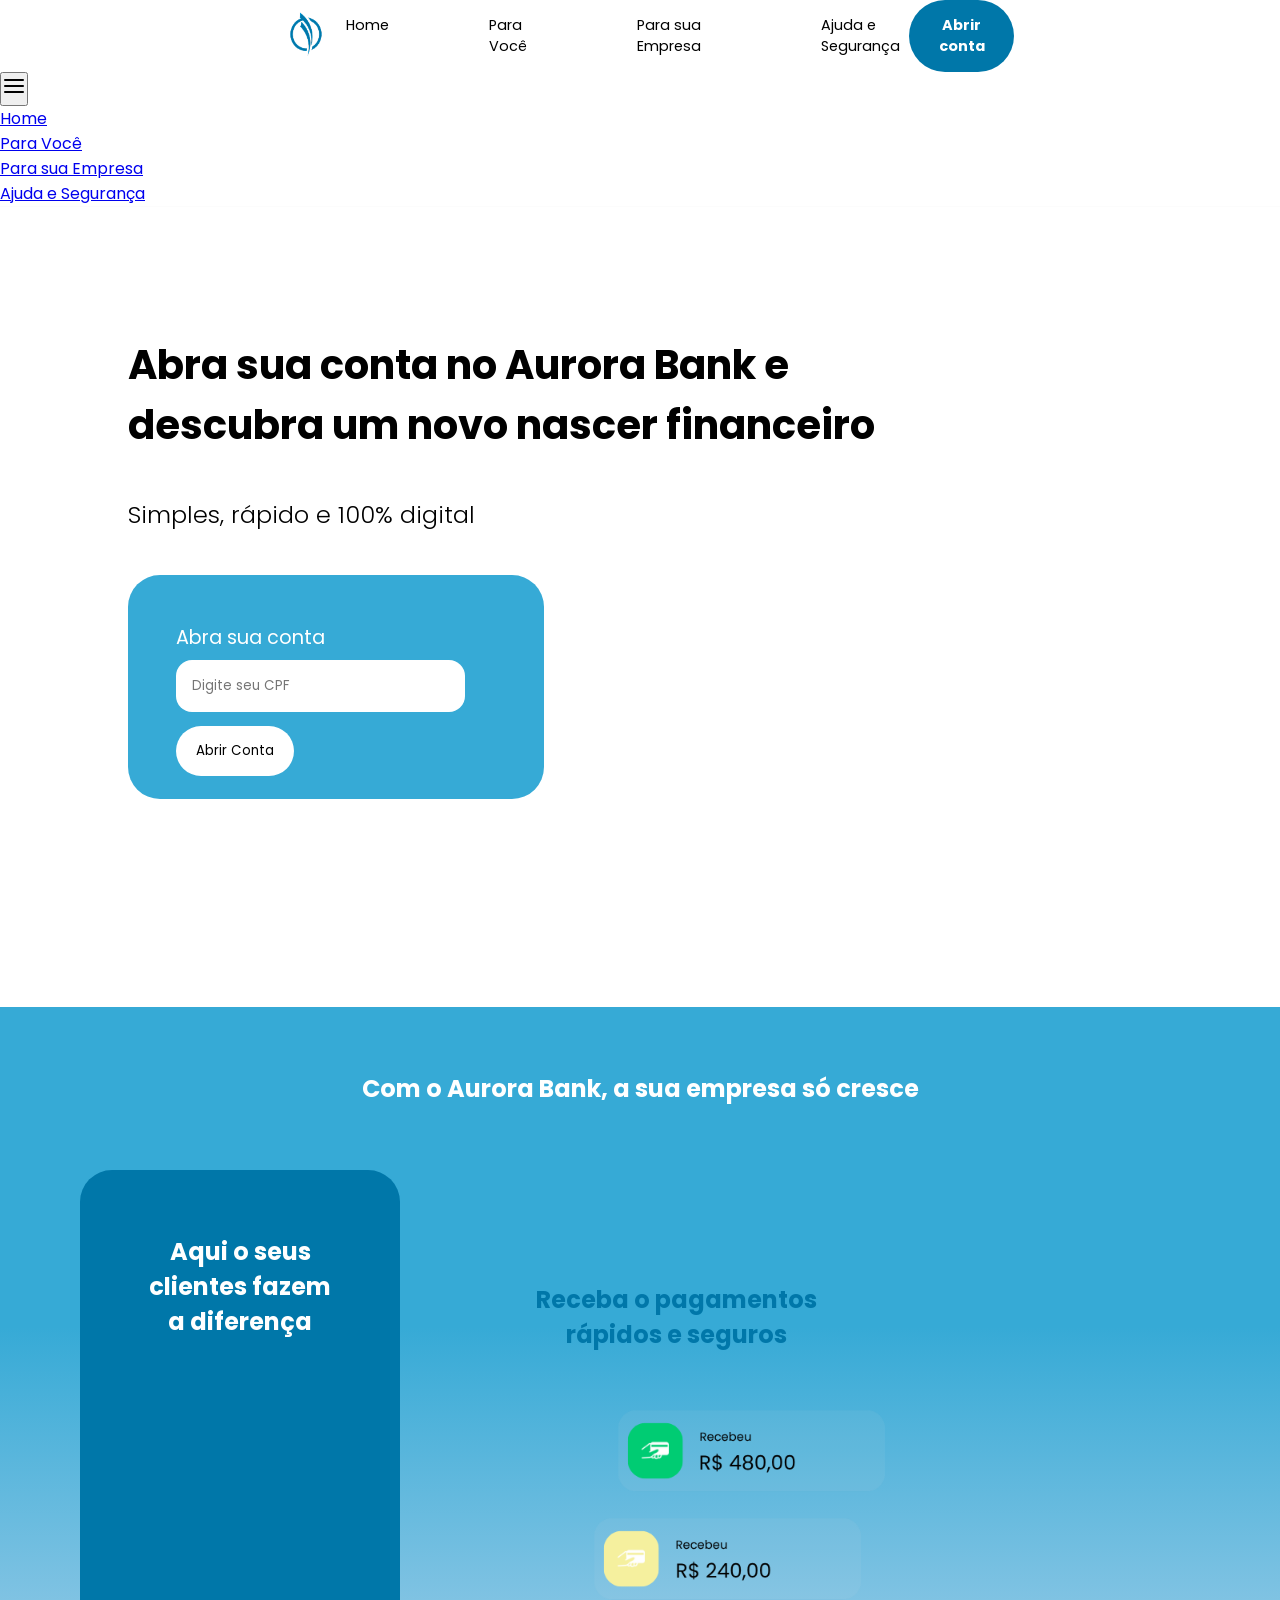
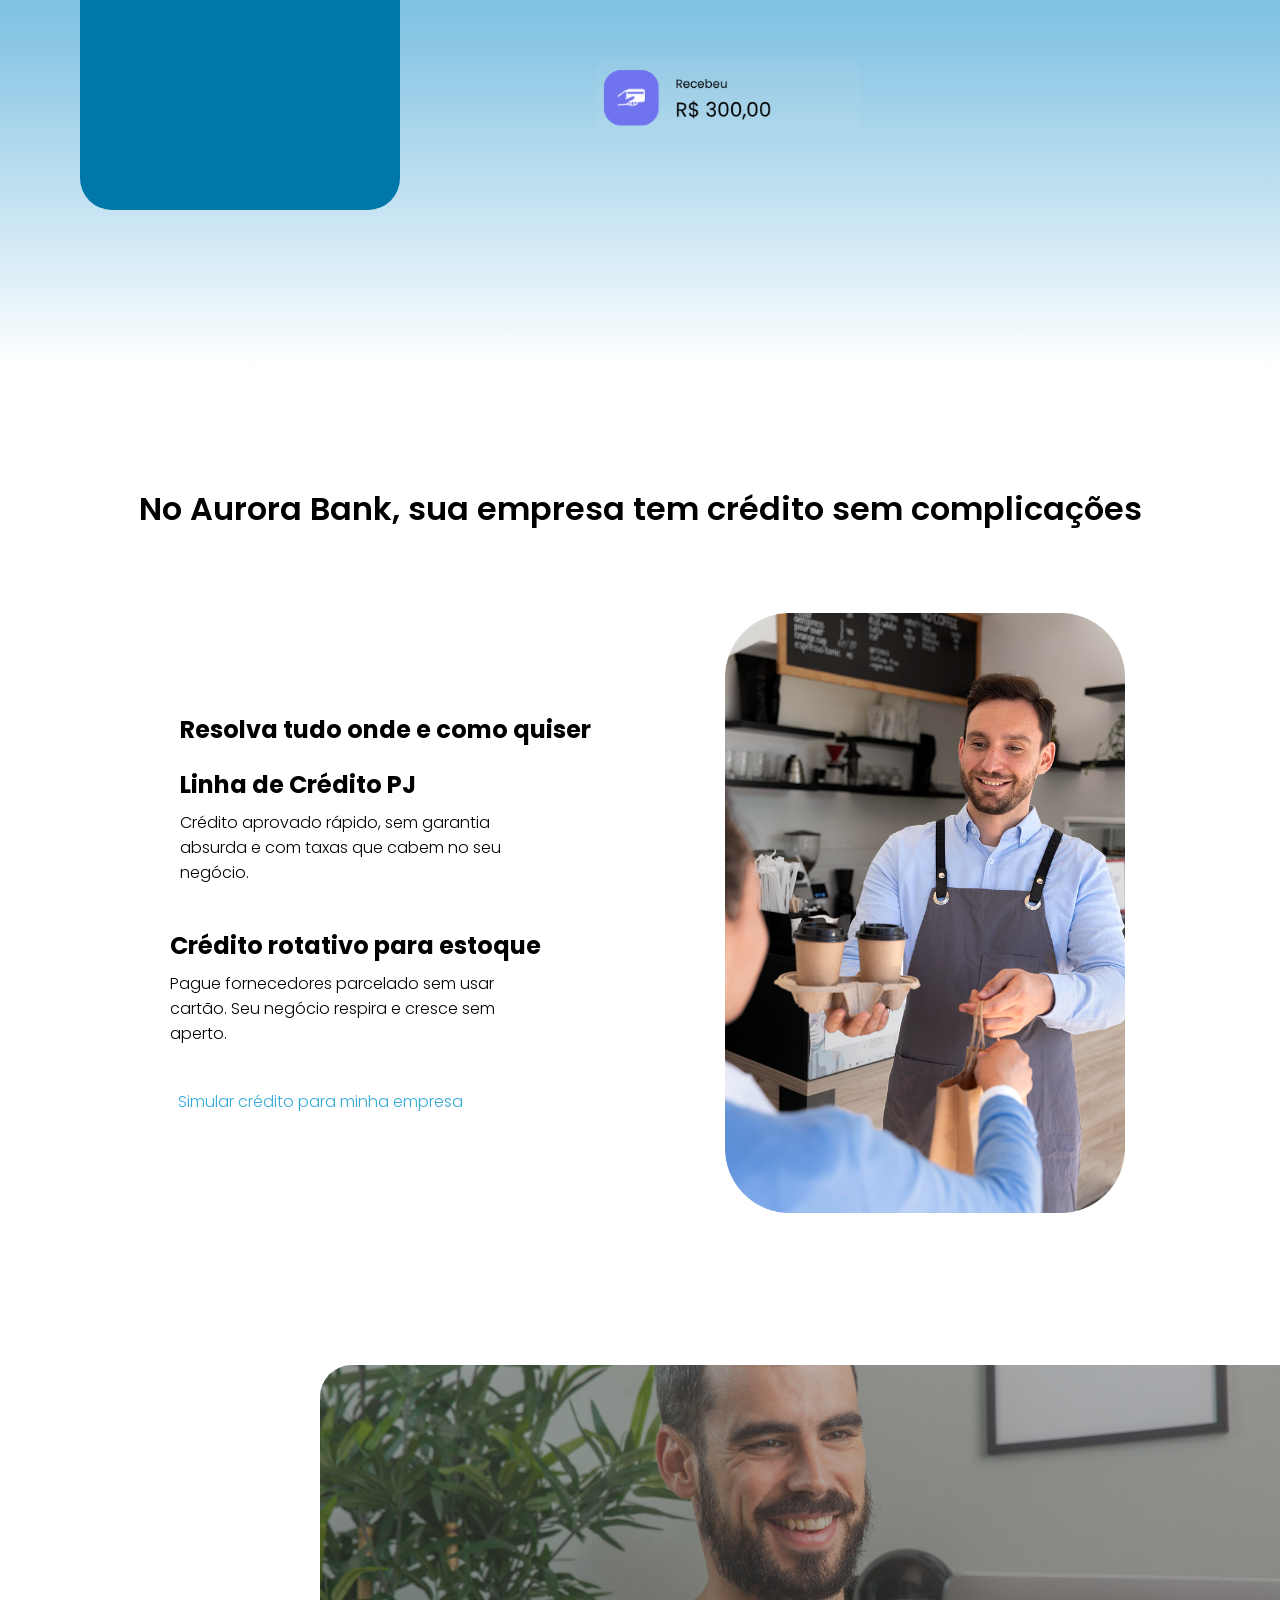
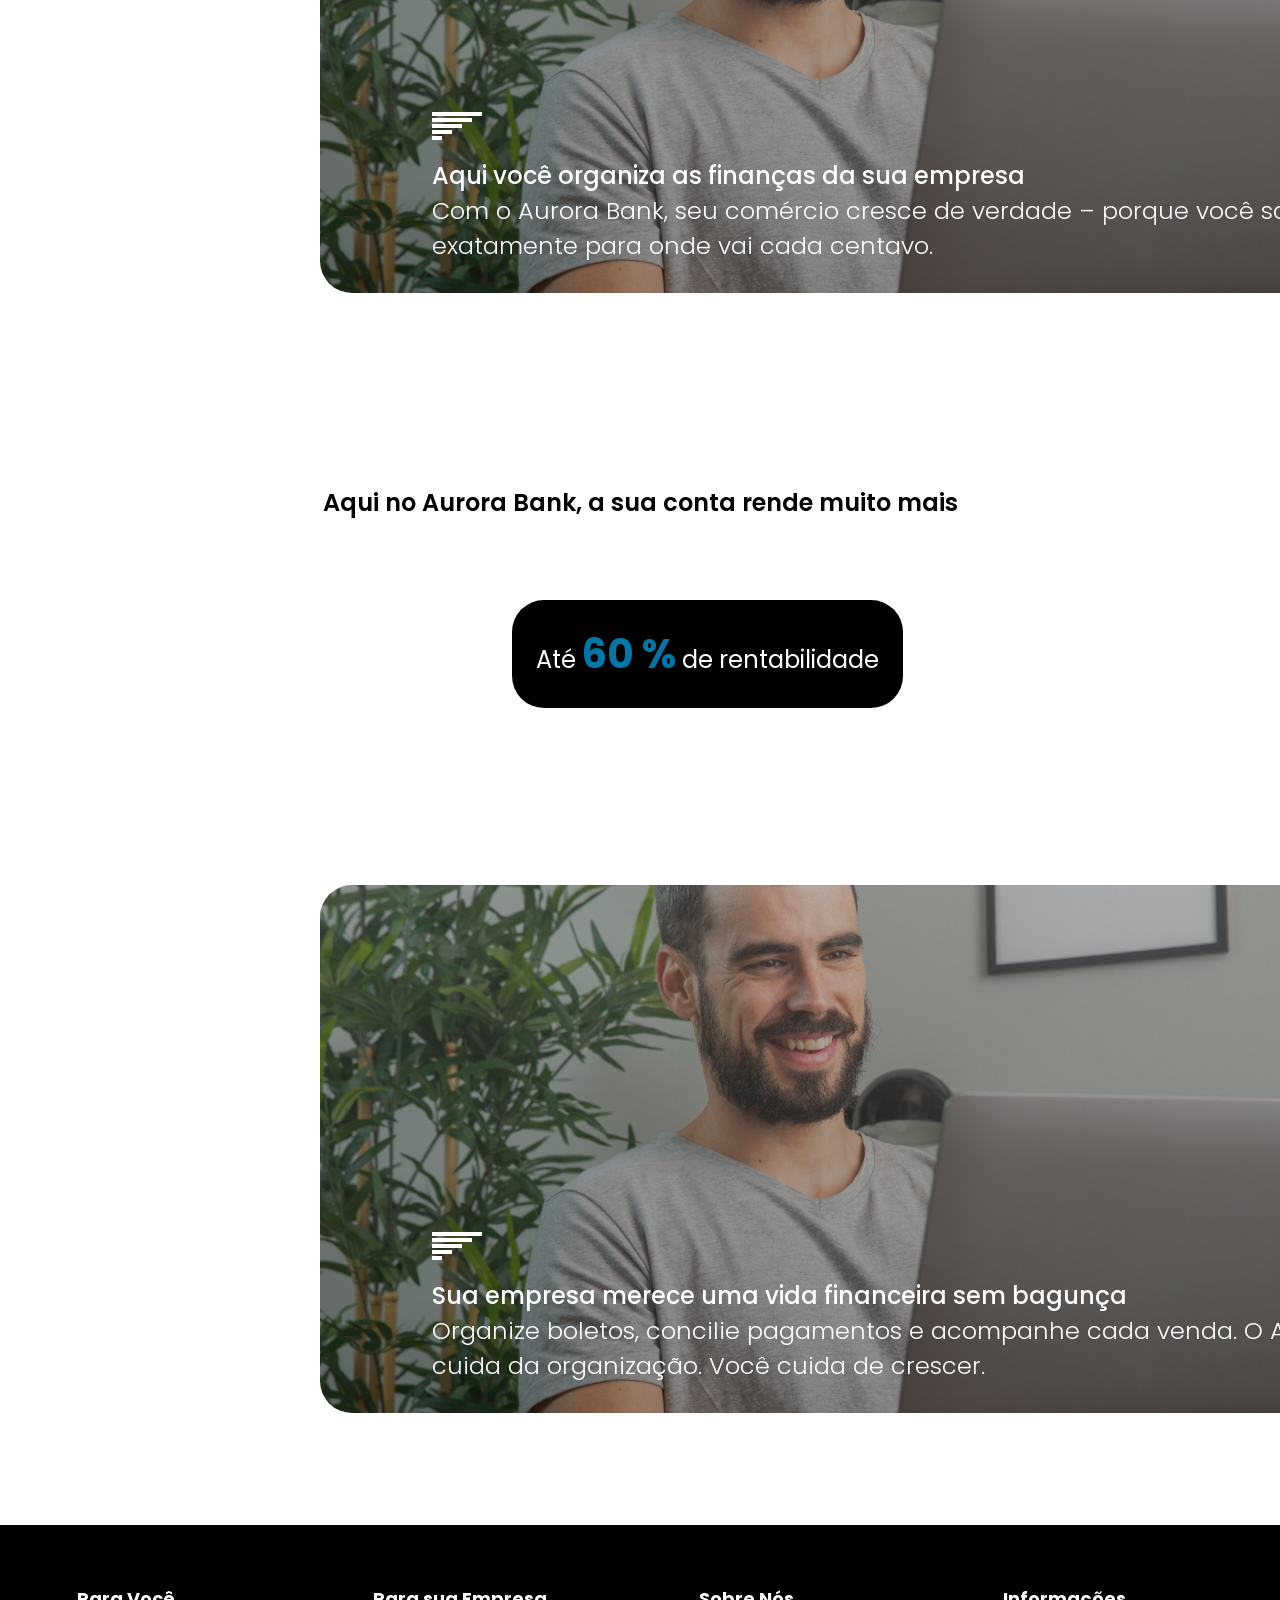
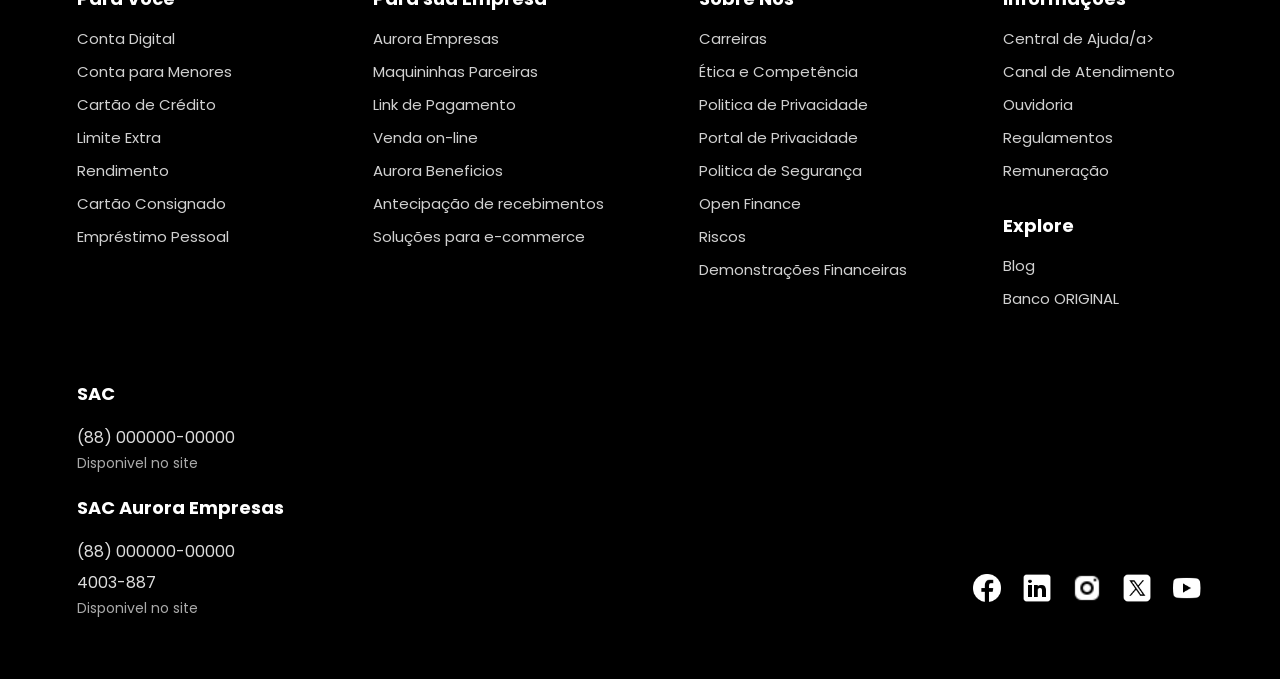
==== commit 0c1add4f: "ajustes no mobile menu e no section" ====
--- a/empresas.html
+++ b/empresas.html
@@ -27,43 +27,32 @@
                   <button><a href="#">Abrir conta</a></button>
             </div>
         </nav>
+
+         <div class="mobile-menu-icon">
+            <button onclick="menuShow()"><img class="icon" src="assets/images/icons8-cardápio-24.png" alt=""></button>
+          </div>
+
+     <div class="mobile-menu">
+         <ul>
+             <li><a href="index.html">Home</a></li>
+             <li><a href="paravoce.html">Para Você</a></li>
+             <li><a href="empresas.html">Para sua Empresa</a></li>
+             <li><a href="seguranca.html">Ajuda e Segurança</a></li>
+         </ul>
+     </div>
     </header>  
 
+    <section class="section01-home" id="home">
+        <h1>Abra sua conta no Aurora Bank e <br>descubra um novo nascer financeiro</h1>
+        <h2>Simples, rápido e 100% digital</h2>
 
-     <section class="section-home">
-        <div class="container-section" id="slide-cartoes">
-          <img src="assets/images/aurorabank 9.svg" alt="" id="logo-section">
-          <h1>Sua empresa merece um banco<br> que cresce com ela</h1>
-          <button id="button-home">Abra sua conta</button>
-          <img src="assets/images/image 113.png" alt="" id="imagem-section">
-          <img src="assets/images/image 114.png" alt="" id="image-empresa" srcset="">
+        <div class="div-conta">
+            <p>Abra sua conta</p>
+            <input type="text" placeholder="Digite seu CPF">
+            <button>Abrir Conta</button>
+
         </div>
     </section>
-
-    <h1 id="h1-title">Com o Aurora Bank, sua empresa só acelera</h1>
-     <section class="section-para-empresa">
-          <div class="div-empresa-main">
-              <img src="assets/images/maquiniha.png" alt="" srcset="">
-              <h1>Sua empresa cresce.<br>A maquininha ajuda.<br> O banco não atrapalha.</h1>
-          </div>
-          <div class="div-content-empresa"> 
-              <div class="card-empresa">
-                <img src="assets/images/image 81.png" alt="" id="image-section" srcset="">
-                <h2 id="title-beneficios">Sem tarifas escondidas</h2>
-                <h2 id="descricao">Você vê cada centavo que entra e sai. Sem surpresas. Sem taxas que aparecem do nada. Sua empresa no controle.</h2>
-              </div>
-              <div class="card-empresa"> 
-                <img src="assets/images/image 81.png" alt="" id="image-section" srcset="">
-                <h2 id="title-beneficios">Só o que sua empresa precisa pagar</h2>
-                <h2 id="descricao">Taxas claras, mensalidade zero e Pix grátis. O que sobrar vira investimento para o seu negócio.</h2>
-              </div>
-              <div class="card-empresa">
-                 <img src="assets/images/image 81.png" alt="" id="image-section" srcset="">
-                <h2 id="title-beneficios">Chega de surpresa na fatura</h2>
-                 <h2 id="descricao">Tarifas transparentes desde o primeiro dia. Você decide onde o dinheiro da sua empresa vai – não a gente.</h2>
-              </div>
-          </div>
-     </section>
 
      <section class="section03-empresa">
            <h1 >Com o Aurora Bank, a sua empresa só cresce</h1>
--- a/assets/css/empresa.css
+++ b/assets/css/empresa.css
@@ -93,74 +93,69 @@
 
 
 /* CSS - Section Home */
-.section-home{
-    height: 47rem;
-    display: grid;
-    grid-template-columns: 1fr 1fr 1fr;
-    margin: 0 auto;
-    margin-top: 0%;
+.section01-home{
+    height: 50rem;
+    position: relative;
     overflow: hidden;
 }
 
-.section-home input{
-    display: none;
-}
-
-.container-section{
-    margin-top: 50%;
-    height: 40rem;
-    background-color: #f5f09e;
-    width: 80rem;
+.section01-home::after{
+     content: "";
+     position: absolute;
+     inset: 0;
+     background-repeat: no-repeat;
+     background-size: 100% 100%;
+     background-position: 65% center;
+      filter: contrast(1.08) saturate(1.05);
+}
+
+.section01-home h1{
+    position: relative;
+    z-index: 1;
+    margin-top: 10%;
+    margin-left: 10%;
+    font-size: 2.5rem;
+}
+
+.section01-home h2{
+    position: relative;
+    z-index: 1;
+    font-weight: 300;
+    margin-left: 10%;
+    line-height: 5;
+}
+
+.div-conta{
+    position: relative;
+    z-index: 1;
+    width: 20rem;
+    height: 8rem;
+    background-color: var(--azul03);
+    margin-left: 10%;
+    padding: 3rem;
     border-radius: 2rem;
-    margin:  0 80px 70px;
-    margin-top: 5%;
-    margin-left: 24%;
-    
-}
-
-.container-section h1{
-    color: black;
-    font-size: 2.2rem;
-    margin-left: 5%;
-    
-}
-.container-section h2{
-    margin-top: 2.5%;
-    margin-left: 5%;
-    font-weight: 300;
-}
-
-#logo-section{
-    width: 12rem;
-    margin-left: 4%;
-    margin-top: 5%;
-    
-}
-
-#imagem-section{
-    width: 20rem;
-    transform: translate(120%, -90%);
-   
-}
-
-#image-empresa{
-    transform: translate(120%, -40%);
-    width: 20rem;
-    
-}
-
-#button-home{
-    text-decoration: none;
+}
+
+.div-conta p{
+    font-size: 1.2rem;
+    margin-bottom: 0.5rem;
+    color: var(--branco);
+}
+
+.div-conta input{
+    padding: 1rem;
+    margin-bottom: 0.9rem;
+    border-radius: 1rem;
     border: none;
-    border-radius: 1rem;
-    padding: 10px 60px;
-    margin-left: 5%;
-    transform: translateY(-40%);
-    background-color: var(--azul02);
-    color: var(--branco);
-    position: relative;
-}
-
+}
+
+.div-conta button{
+    border: none;
+    background-color: var(--branco);
+    padding: 15px 20px;
+    border-radius: 40px;
+    color: #000;
+}
 
 /* CSS - Section Para sua Empresa */
 #h1-title{
@@ -588,4 +583,516 @@
     opacity: 0.7;
 }
 
-
+/* ===== MEDIA QUERIES - Responsive Design ===== */
+
+/* Tablet Landscape - 992px até 1200px */
+@media screen and (max-width: 1200px) and (min-width: 993px){
+    .nav-bar{
+        margin: 0 1rem;
+        gap: 20px;
+    }
+
+    .nav-list ul{
+        gap: 50px;
+    }
+
+    .container-section{
+        width: 70rem;
+    }
+
+    .section-para-empresa{
+        height: auto;
+    }
+
+    .div-empresa-main{
+        width: 85%;
+        margin-left: auto;
+        margin-right: auto;
+        height: auto;
+    }
+
+    .div-empresa-main img{
+        width: 100%;
+        margin-left: 0;
+    }
+
+    .div-empresa-main h1{
+        transform: none;
+    }
+
+    .div-content-empresa{
+        margin-left: 0;
+        justify-content: center;
+    }
+
+    .card-empresa{
+        flex: 0 1 calc(50% - 1rem);
+    }
+
+    .section03-empresa{
+        height: auto;
+        padding: 40px 20px;
+    }
+
+    .content-empresa{
+        flex-direction: column;
+        gap: 40px;
+        padding: 0 20px;
+    }
+
+    .card-empresa-left{
+        width: 100%;
+        height: auto;
+    }
+
+    .card-empresa-left img{
+        width: 100%;
+        margin-top: 0;
+    }
+
+    .card-empresa-right{
+        width: 100%;
+        height: 30rem;
+    }
+
+    .content{
+        gap: 30px;
+        padding: 0 40px;
+    }
+
+    .div-compras{
+        width: 80%;
+        margin-left: auto;
+        margin-right: auto;
+    }
+}
+
+/* Tablet Portrait - 768px até 992px */
+@media screen and (max-width: 992px){
+    .nav-bar{
+        padding: 1.5rem 2rem;
+        margin: 0 1rem;
+        gap: 10px;
+    }
+
+    .nav-list{
+        display: none;
+    }
+
+    /* Section Home */
+    .section-home{
+        height: 35rem;
+    }
+
+    .container-section{
+        width: 90%;
+        margin: 5% auto 0;
+        height: auto;
+    }
+
+    .section-para-empresa{
+        height: auto;
+        flex-direction: column;
+    }
+
+    #h1-title{
+        margin-top: 2rem;
+        font-size: 1.5rem;
+    }
+
+    .div-empresa-main{
+        width: 90%;
+        margin: 2rem auto;
+        height: auto;
+    }
+
+    .div-empresa-main img{
+        width: 100%;
+        margin-left: 0;
+    }
+
+    .div-empresa-main h1{
+        font-size: 1.8rem;
+        transform: none;
+        margin-top: 1.5rem;
+    }
+
+    .div-empresa-main button{
+        margin-top: 1rem;
+    }
+
+    .div-content-empresa{
+        width: 100%;
+        margin-left: 0;
+        justify-content: center;
+    }
+
+    .card-empresa{
+        flex: 0 1 calc(50% - 1rem);
+        margin: 0.5rem;
+    }
+
+    .section03-empresa{
+        height: auto;
+        padding: 40px 20px;
+    }
+
+    .section03-empresa h1{
+        padding: 2rem;
+        font-size: 1.8rem;
+    }
+
+    .content-empresa{
+        flex-direction: column;
+        gap: 40px;
+        padding: 0 20px;
+    }
+
+    .card-empresa-left{
+        width: 100%;
+        height: auto;
+    }
+
+    .card-empresa-left img{
+        width: 100%;
+        margin-top: 0;
+    }
+
+    .card-empresa-right{
+        width: 100%;
+        height: 30rem;
+    }
+
+    .card-empresa-right h1{
+        margin-left: 0;
+        margin-top: 1rem;
+    }
+
+    /* Section Empresa */
+    .section-empresa{
+        height: auto;
+        padding: 40px 20px;
+    }
+
+    .div-title h1{
+        font-size: 1.5rem;
+    }
+
+    .content{
+        flex-direction: column;
+        gap: 40px;
+        padding: 0 20px;
+        max-width: 100%;
+    }
+
+    .div-paraempresa h1{
+        font-size: 1.3rem;
+    }
+
+    /* Section Compras */
+    .div-compras{
+        width: 90%;
+        margin: 2rem auto;
+        height: 28rem;
+    }
+
+    .div-compras h1{
+        font-size: 1.8rem;
+    }
+
+    /* Section Promoções */
+    .section-promocoes{
+        height: auto;
+        padding: 2rem;
+    }
+
+    .section-promocoes h1{
+        padding: 2rem;
+        font-size: 1.5rem;
+    }
+
+    .section-promocoes button{
+        margin-left: auto;
+        margin-right: auto;
+        display: block;
+        margin-top: 1rem;
+    }
+}
+
+/* Mobile - 576px até 768px */
+@media screen and (max-width: 768px){
+    .nav-bar{
+        padding: 1rem 1rem;
+        margin: 0;
+    }
+
+    .logo-bar img{
+        width: 50px;
+        height: 50px;
+    }
+
+    #h1-title{
+        font-size: 1.3rem;
+        margin-top: 1rem;
+    }
+
+    .div-empresa-main{
+        width: 95%;
+        margin: 1rem auto;
+    }
+
+    .div-empresa-main h1{
+        font-size: 1.5rem;
+    }
+
+    .card-empresa{
+        flex: 1 1 100%;
+        margin: 0.5rem 0;
+    }
+
+    #title-section{
+        font-size: 1.3rem;
+    }
+
+    .cards-beneficios{
+        padding: 1.5rem;
+        margin: 0.5rem;
+    }
+
+    .section03-empresa h1{
+        padding: 1.5rem;
+        font-size: 1.3rem;
+    }
+
+    .card-empresa-left{
+        width: 100%;
+    }
+
+    .card-empresa-right{
+        height: 25rem;
+    }
+
+    .div-compras{
+        width: 95%;
+        margin: 1rem auto;
+        height: 25rem;
+    }
+
+    .div-compras h1{
+        font-size: 1.3rem;
+    }
+
+    .section-promocoes h1{
+        padding: 1.5rem;
+        font-size: 1.2rem;
+    }
+
+    .section-promocoes button{
+        margin-left: 0;
+        width: 80%;
+    }
+
+    button span{
+        font-size: 1.8rem;
+    }
+}
+
+/* Small Mobile - até 576px */
+@media screen and (max-width: 576px){
+    .nav-bar{
+        padding: 0.8rem 0.5rem;
+        gap: 8px;
+    }
+
+    .logo-bar img{
+        width: 45px;
+        height: 45px;
+    }
+
+    /* Section Home */
+    .section-home{
+        height: 25rem;
+    }
+
+    .container-section h1{
+        font-size: 1.5rem;
+    }
+
+    /* Section Empresa */
+    #h1-title{
+        font-size: 1.1rem;
+        margin-top: 0.8rem;
+    }
+
+    .section-para-empresa{
+        padding: 0;
+    }
+
+    .div-empresa-main{
+        width: 98%;
+        margin: 0.8rem auto;
+        height: auto;
+    }
+
+    .div-empresa-main h1{
+        font-size: 1.2rem;
+        margin-top: 1rem;
+    }
+
+    .div-empresa-main button{
+        padding: 8px 30px;
+        font-size: 0.9rem;
+    }
+
+    .div-content-empresa{
+        flex-direction: column;
+        width: 100%;
+    }
+
+    .card-empresa{
+        flex: 1 1 100%;
+        margin: 0.3rem 0;
+        padding: 1.2rem;
+    }
+
+    .card-empresa h2{
+        font-size: 0.9rem;
+    }
+
+    #title-section{
+        font-size: 1.1rem;
+        margin: 1rem 0.5rem;
+    }
+
+    .cards-beneficios{
+        padding: 1rem;
+        margin: 0.3rem;
+    }
+
+    /* Section 03 */
+    .section03-empresa{
+        padding: 1rem;
+    }
+
+    .section03-empresa h1{
+        padding: 1rem;
+        font-size: 1.1rem;
+    }
+
+    .content-empresa{
+        gap: 20px;
+        padding: 0 10px;
+    }
+
+    .card-empresa-left{
+        width: 100%;
+    }
+
+    .card-empresa-right{
+        height: 20rem;
+    }
+
+    .card-empresa-right h1{
+        font-size: 1.1rem;
+        margin-top: 0.8rem;
+    }
+
+    #notificacao1,
+    #notificacao2,
+    #notificacao3{
+        transform: none;
+    }
+
+    /* Section Empresa */
+    .section-empresa{
+        padding: 1rem;
+    }
+
+    .div-title h1{
+        font-size: 1.1rem;
+    }
+
+    .div-title h2{
+        font-size: 0.8rem;
+    }
+
+    .content{
+        flex-direction: column;
+        gap: 20px;
+        padding: 0 10px;
+    }
+
+    .div-paraempresa h1{
+        font-size: 1rem;
+    }
+
+    .div-paraempresa h2{
+        font-size: 0.85rem;
+    }
+
+    /* Section Compras */
+    .section-compras{
+        height: auto;
+        padding: 1rem;
+    }
+
+    .div-compras{
+        width: 98%;
+        margin: 0.8rem auto;
+        height: 20rem;
+    }
+
+    .div-compras img{
+        margin-top: 15%;
+    }
+
+    .div-compras h1{
+        font-size: 1.1rem;
+    }
+
+    .div-compras h2{
+        font-size: 0.8rem;
+    }
+
+    /* Section Promoções */
+    .section-promocoes{
+        padding: 1rem;
+    }
+
+    .section-promocoes h1{
+        padding: 1rem;
+        font-size: 1rem;
+    }
+
+    .section-promocoes button{
+        width: 90%;
+        padding: 1rem;
+        font-size: 1.2rem;
+    }
+
+    button span{
+        font-size: 1.5rem;
+    }
+
+    /* Footer */
+    .footer{
+        padding: 30px 3%;
+    }
+
+    .footer-container{
+        gap: 15px;
+    }
+
+    .footer-cool{
+        min-width: 120px;
+    }
+
+    .footer-cool h3{
+        font-size: 13px;
+    }
+
+    .footer-cool a{
+        font-size: 11px;
+    }
+}
+
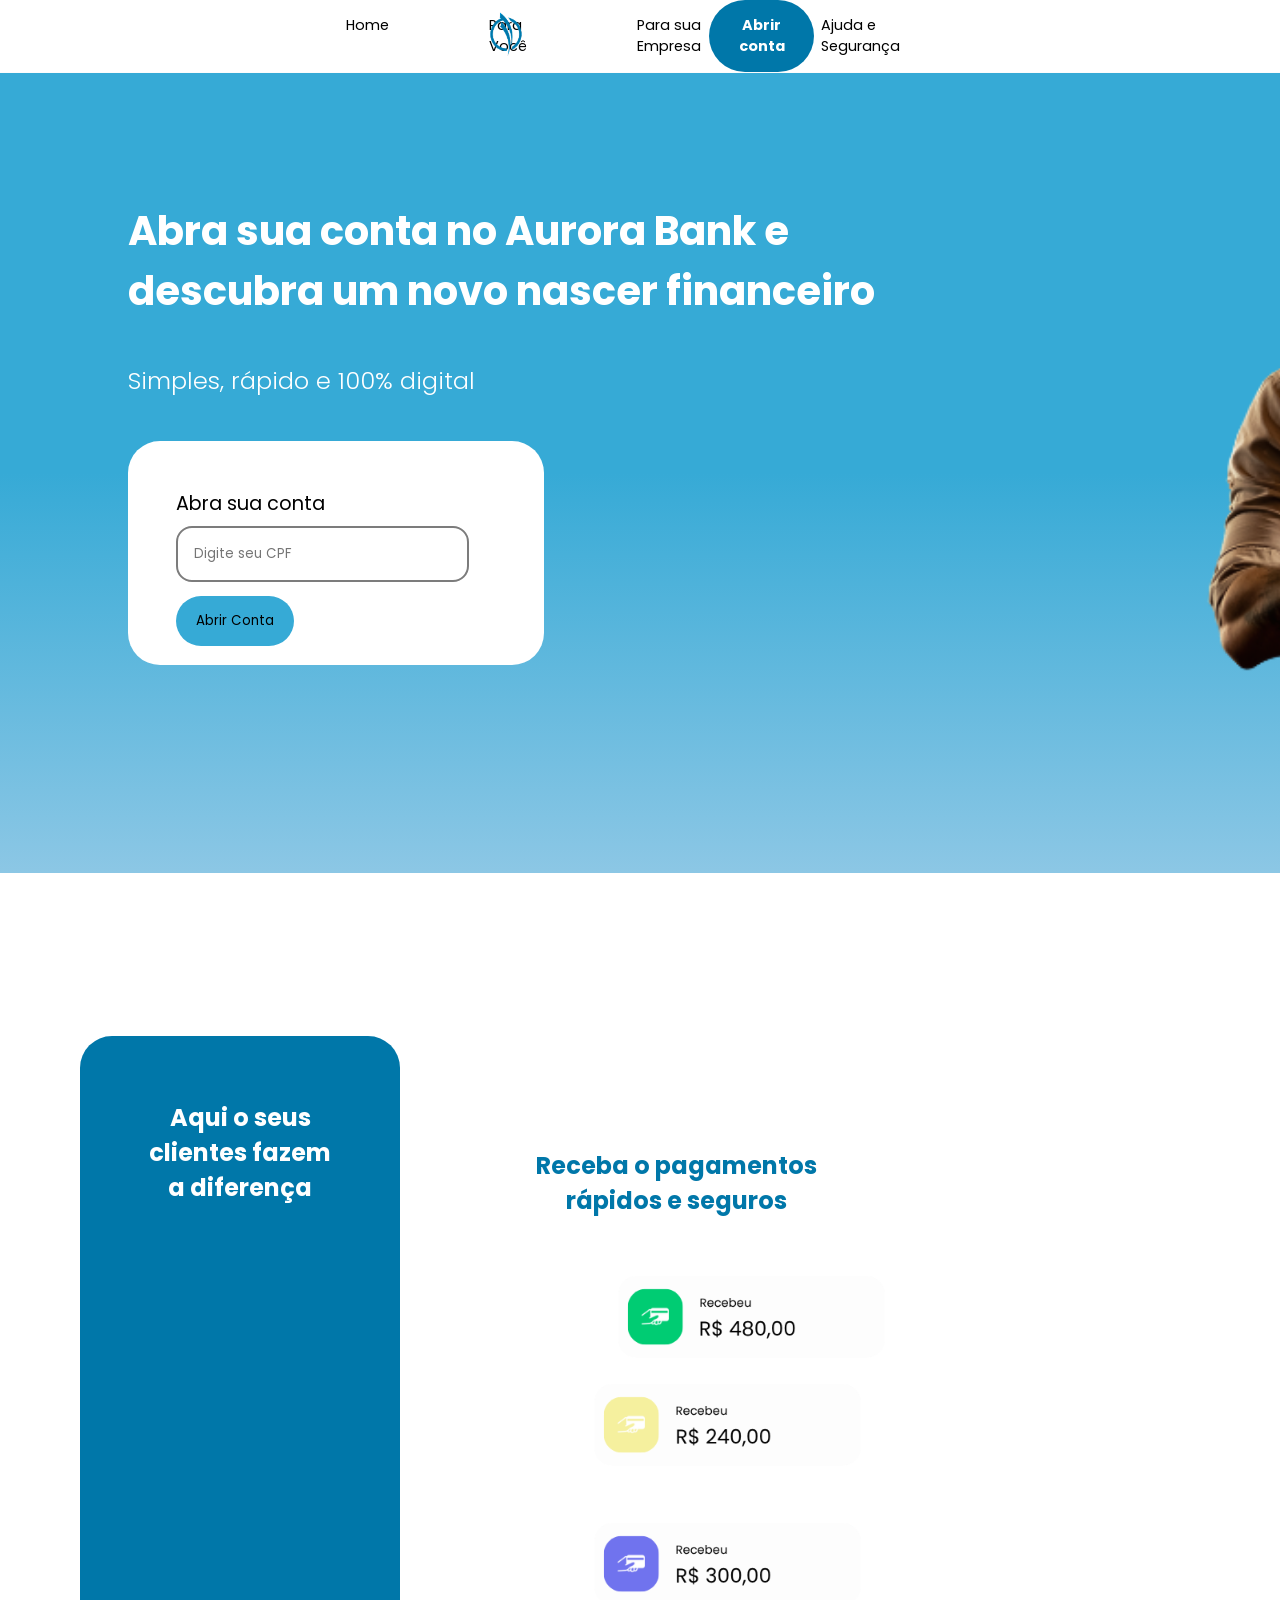
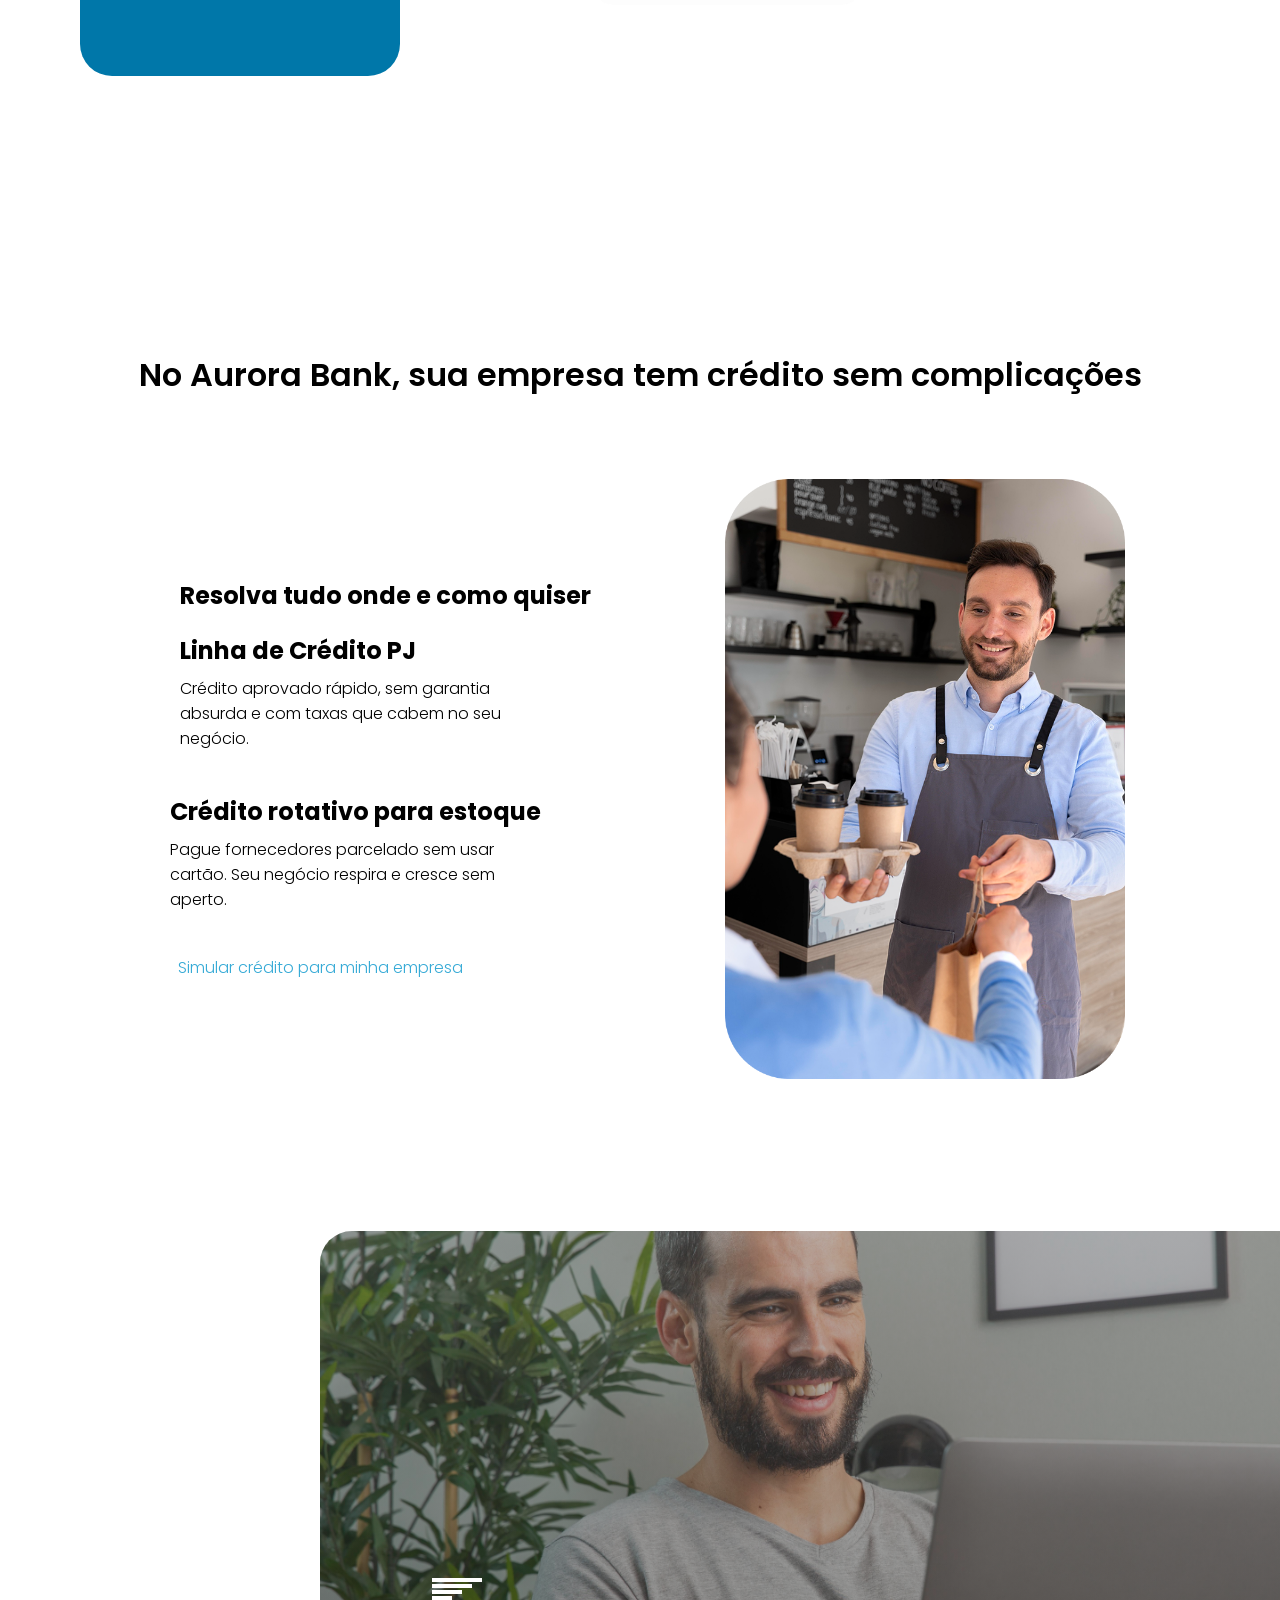
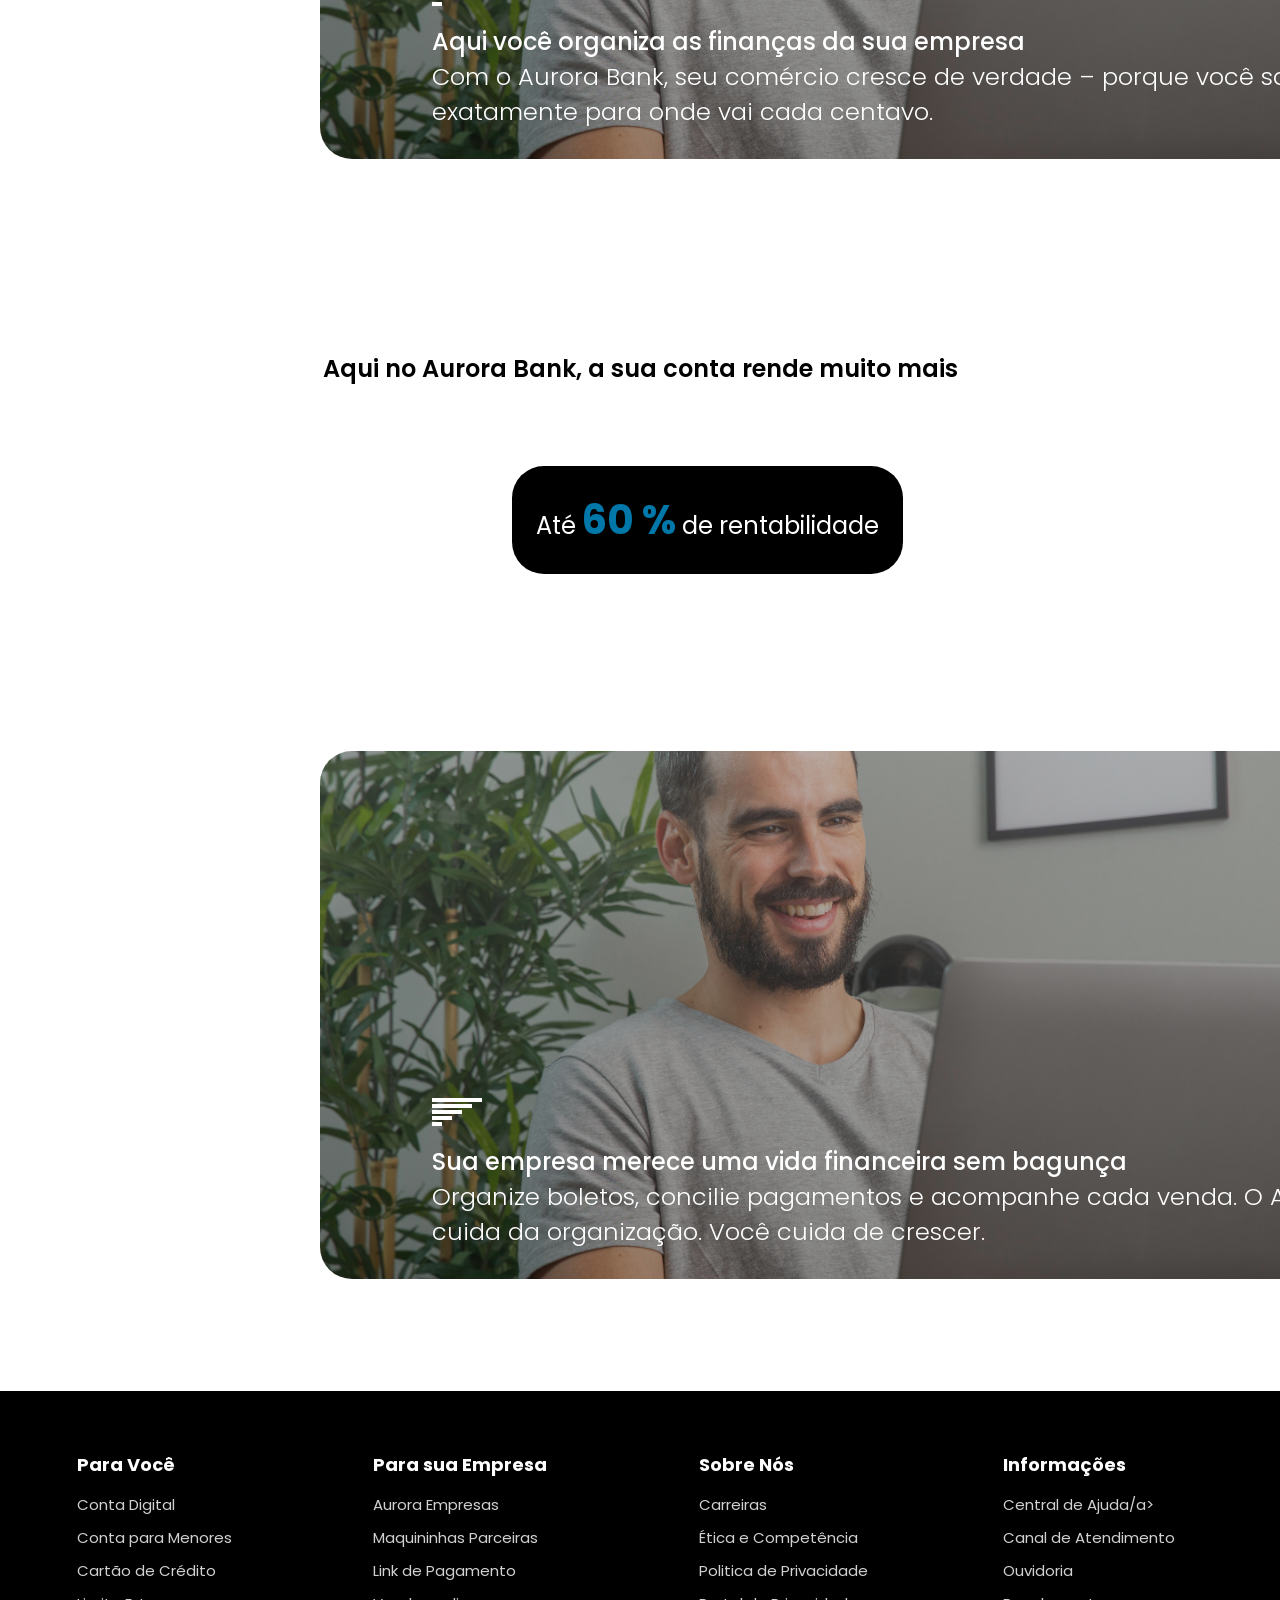
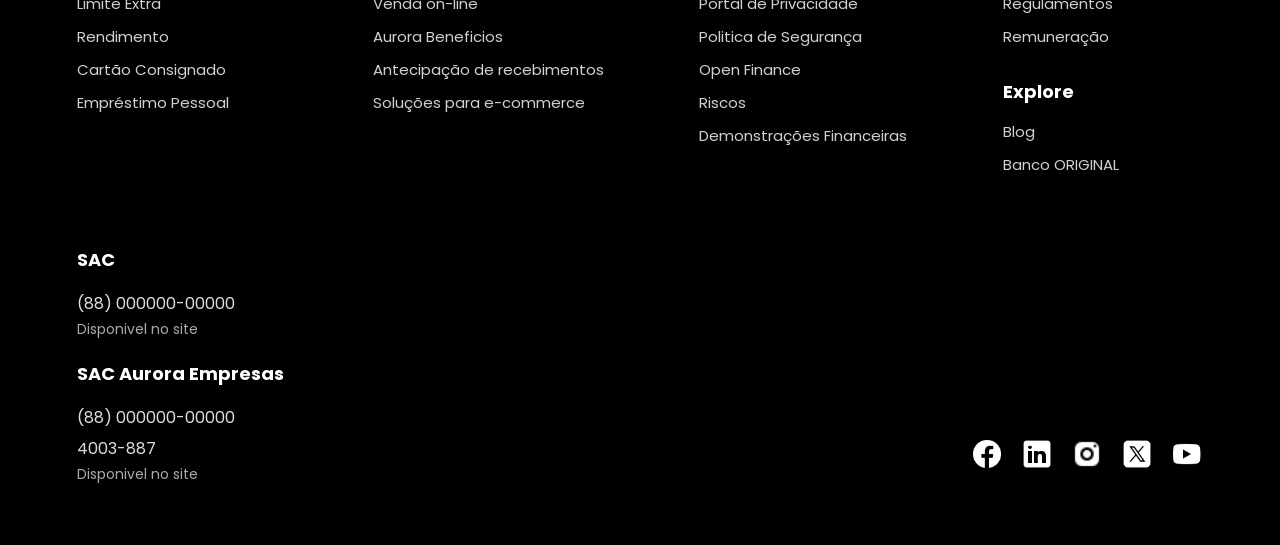
==== commit 6f80fe76: "ajustes na secao empresa" ====
--- a/empresas.html
+++ b/empresas.html
@@ -50,8 +50,9 @@
             <p>Abra sua conta</p>
             <input type="text" placeholder="Digite seu CPF">
             <button>Abrir Conta</button>
-
         </div>
+
+        <img src="assets/images/baristav3.png" id="imagem-section" alt="" srcset="">
     </section>
 
      <section class="section03-empresa">
--- a/assets/css/empresa.css
+++ b/assets/css/empresa.css
@@ -43,7 +43,7 @@
     margin-top: 1px;
     width: 80px;
     height: 80px;
-    margin-left: 0;
+    transform: translateX(200px);
 }
 
 .nav-list{
@@ -80,6 +80,7 @@
     background-color: var(--azul01);
     padding: 15px 20px;
     border-radius: 40px;
+    transform: translateX(-200px);
     
 
 }
@@ -91,12 +92,21 @@
     font-size: 0.9rem;
 }
 
+.mobile-menu{
+    display: none;
+}
+
+.mobile-menu-icon{
+    display: none;
+}
+
 
 /* CSS - Section Home */
 .section01-home{
     height: 50rem;
     position: relative;
     overflow: hidden;
+    background: linear-gradient(var(--azul03),var(--azul03),var(--azul04,));
 }
 
 .section01-home::after{
@@ -115,6 +125,7 @@
     margin-top: 10%;
     margin-left: 10%;
     font-size: 2.5rem;
+    color: var(--branco);
 }
 
 .section01-home h2{
@@ -123,6 +134,14 @@
     font-weight: 300;
     margin-left: 10%;
     line-height: 5;
+    color: var(--branco);
+}
+
+#imagem-section{
+    position: relative;
+    width: 80rem;
+    z-index: 1;
+    transform: translate(900px, -600px);
 }
 
 .div-conta{
@@ -130,7 +149,7 @@
     z-index: 1;
     width: 20rem;
     height: 8rem;
-    background-color: var(--azul03);
+    background-color: var(--branco);
     margin-left: 10%;
     padding: 3rem;
     border-radius: 2rem;
@@ -139,19 +158,18 @@
 .div-conta p{
     font-size: 1.2rem;
     margin-bottom: 0.5rem;
-    color: var(--branco);
 }
 
 .div-conta input{
     padding: 1rem;
     margin-bottom: 0.9rem;
     border-radius: 1rem;
-    border: none;
+    border: 2px solid var(--cinza);
 }
 
 .div-conta button{
     border: none;
-    background-color: var(--branco);
+    background-color: var(--azul03);
     padding: 15px 20px;
     border-radius: 40px;
     color: #000;
@@ -237,7 +255,7 @@
 /* CSS - Section 03 */
 .section03-empresa{
    height: 60rem;
-   background: linear-gradient(var(--azul03),var(--azul03),var(--azul04), var(--branco));
+   
 }
 
 .section03-empresa h1{
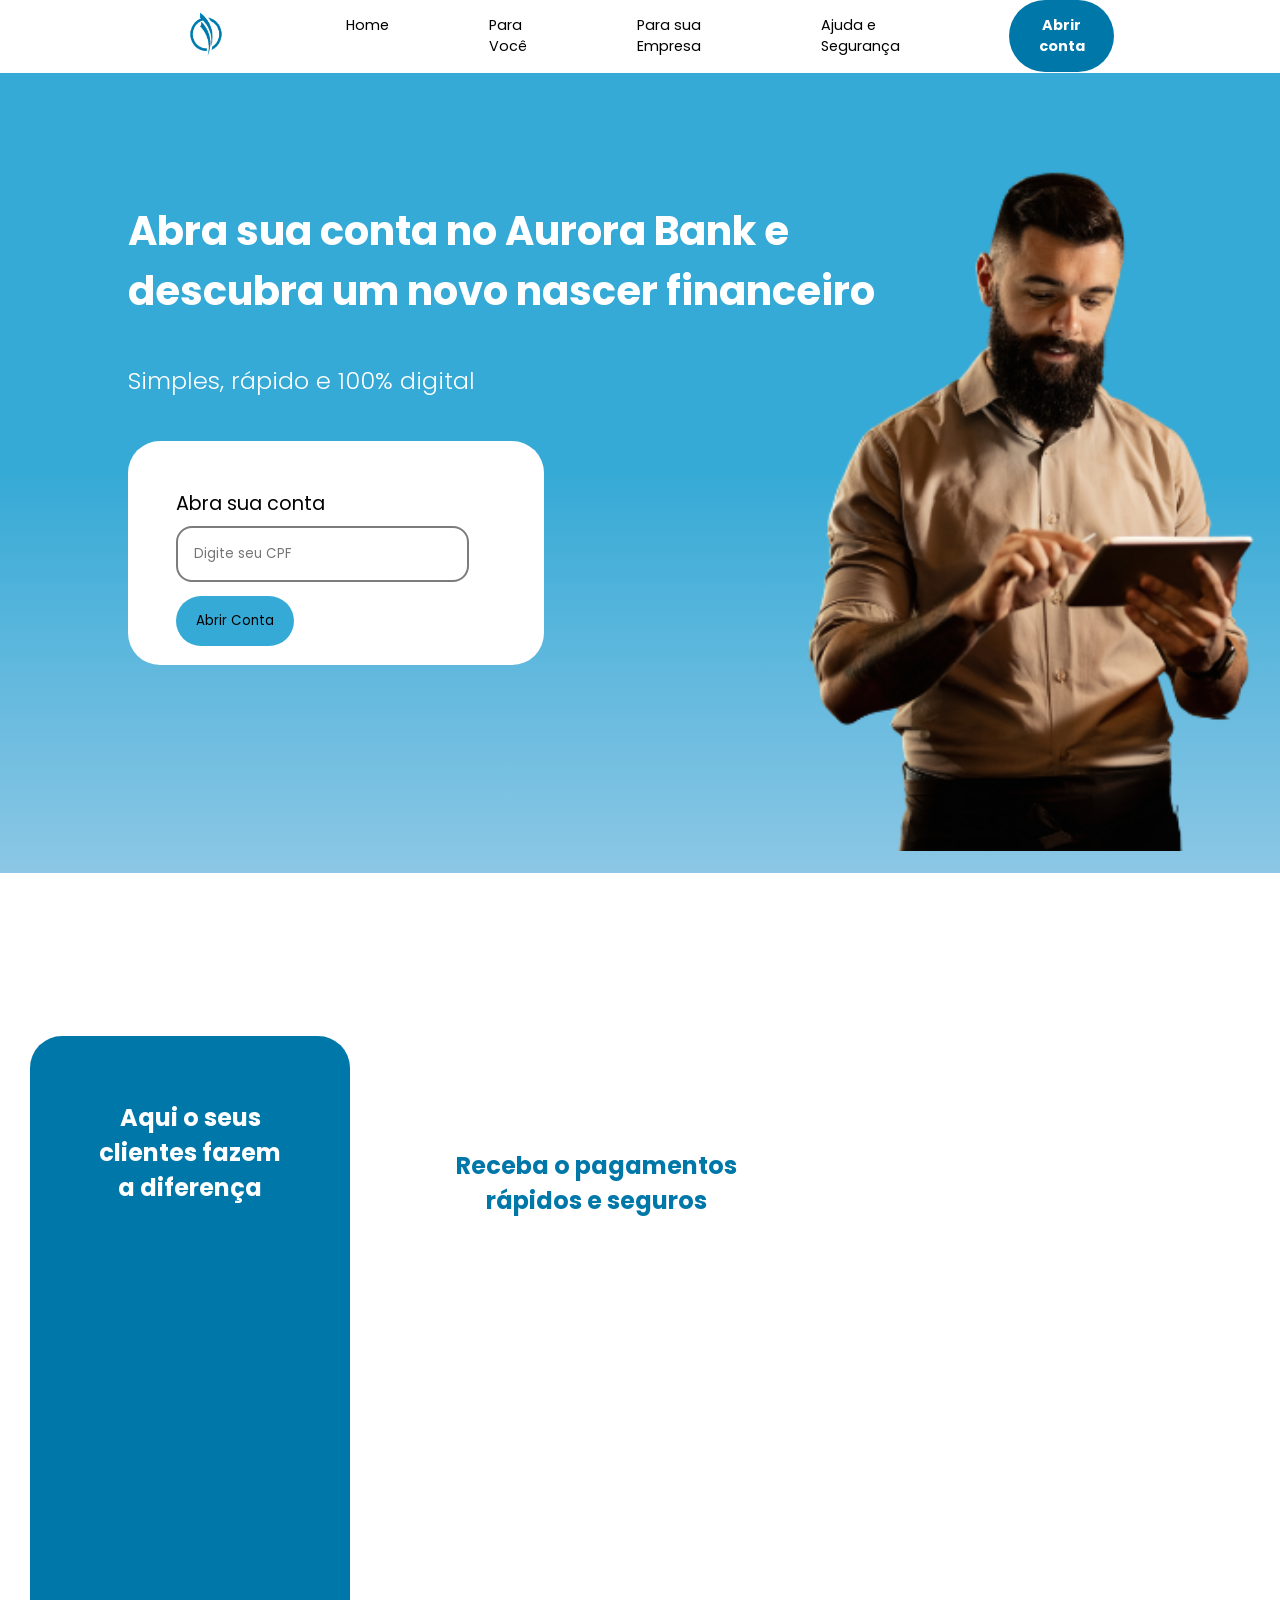
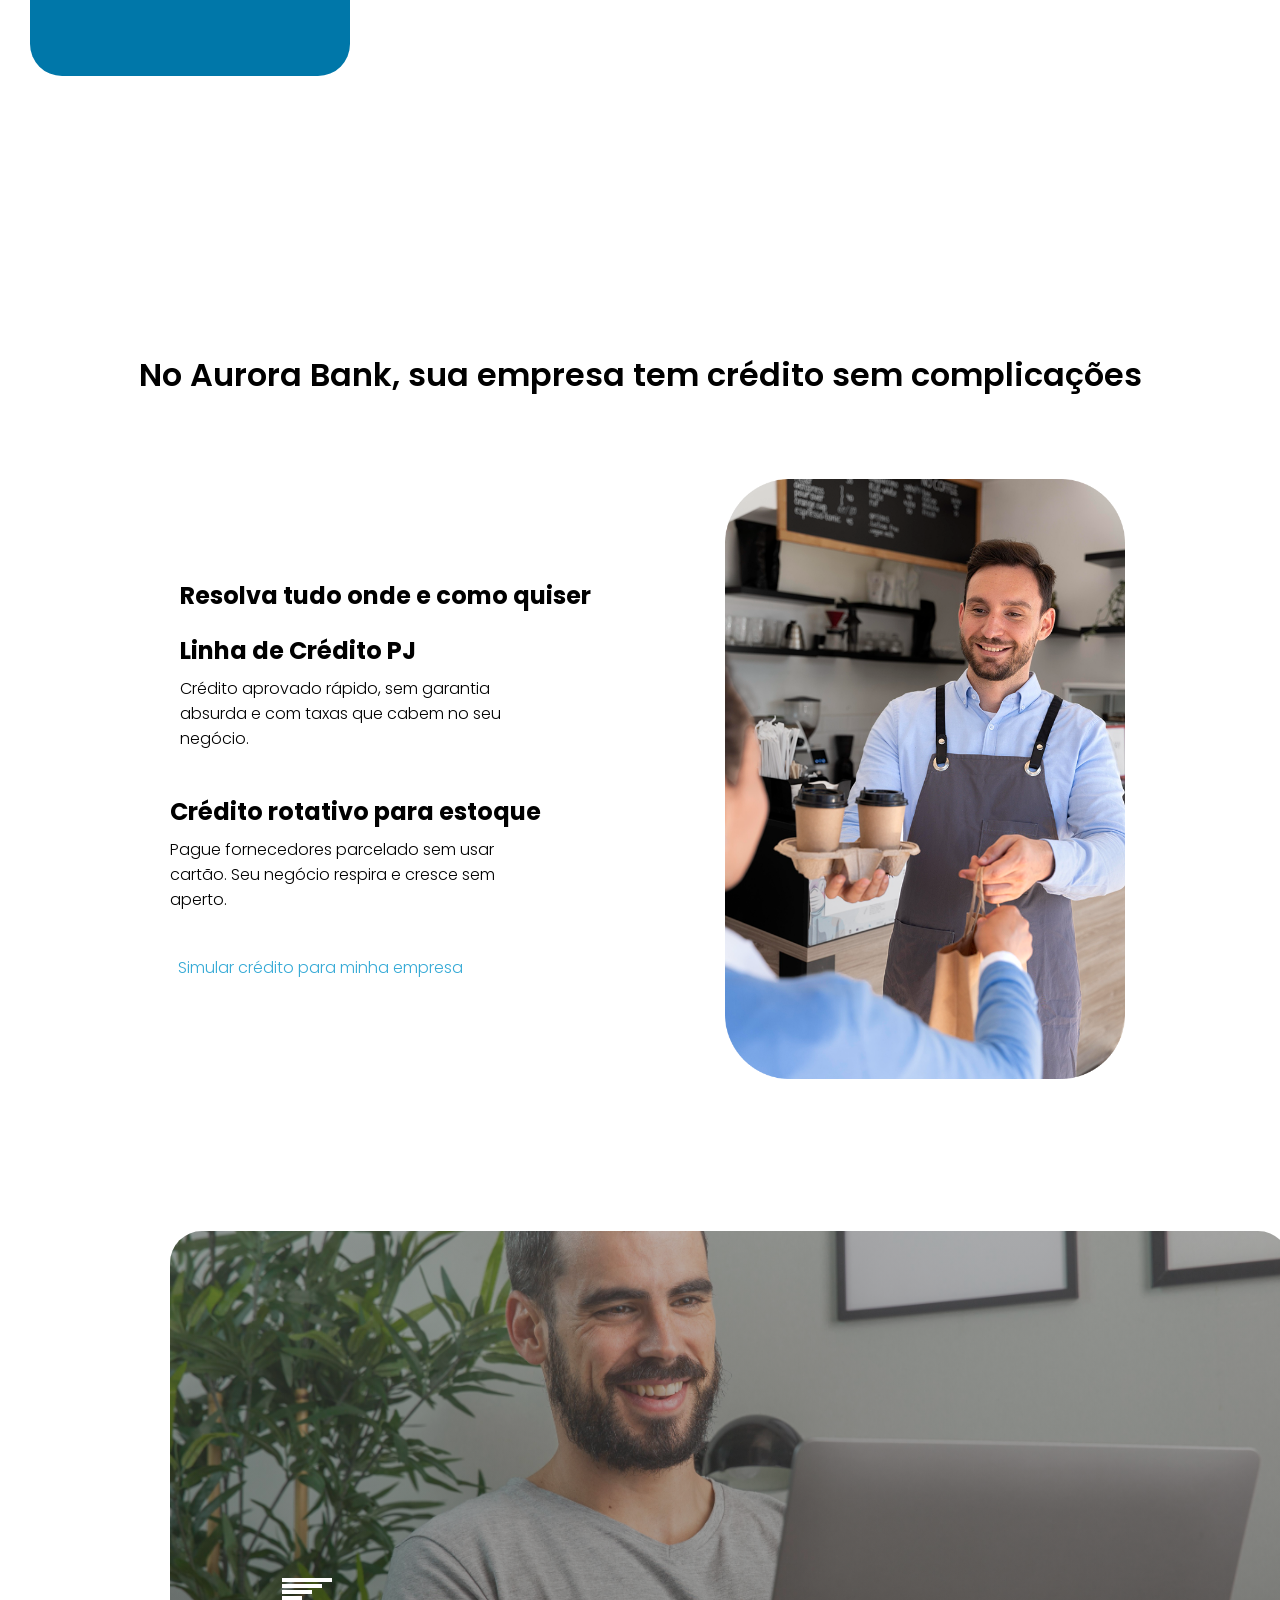
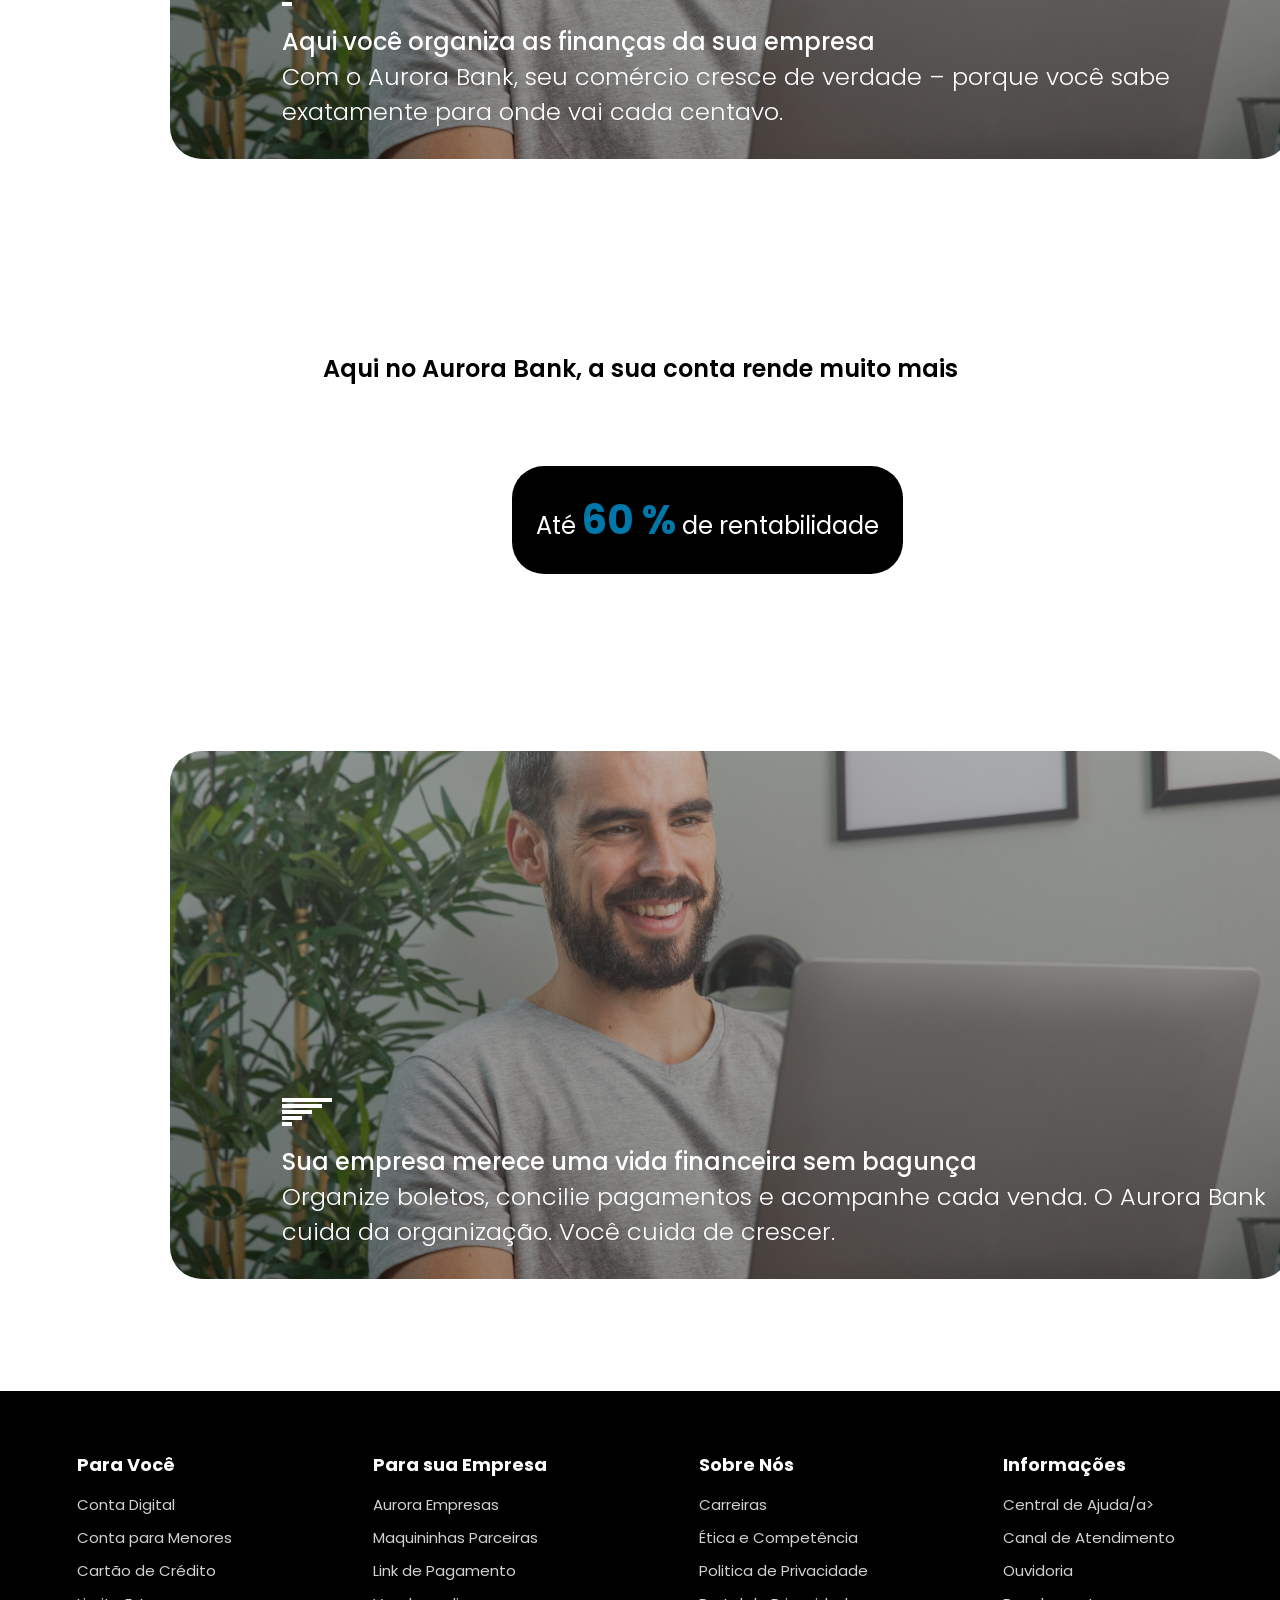
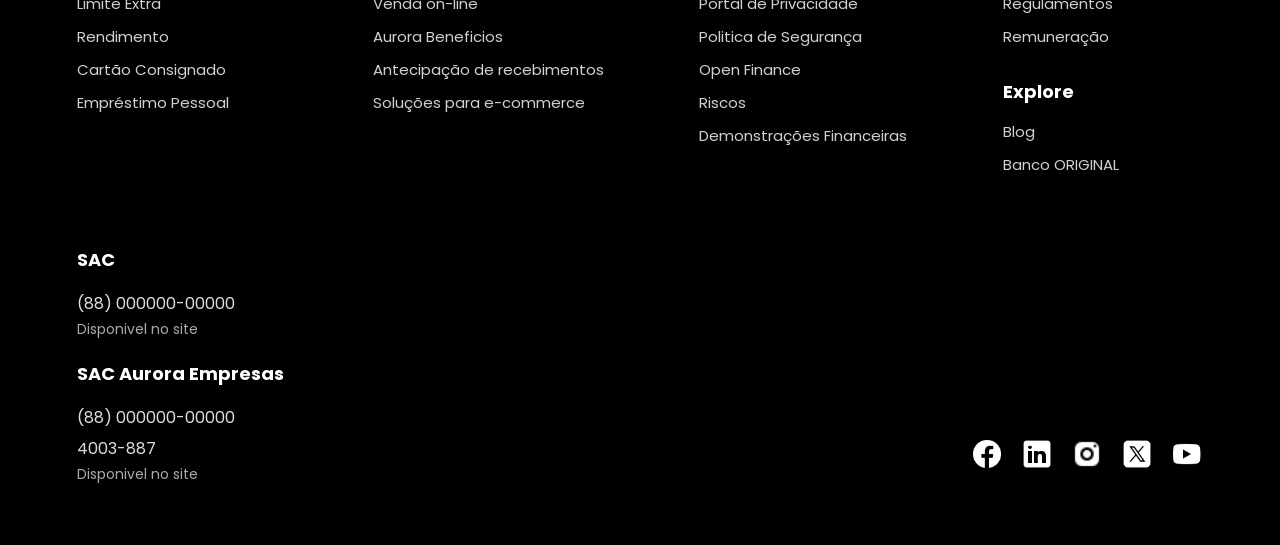
==== commit 858887a8: "media query de 1500px da secao para voce - html e css" ====
--- a/empresas.html
+++ b/empresas.html
@@ -68,9 +68,6 @@
                 <div class="div-right">
                     <div class="card-empresa-right">
                         <h1>Receba o pagamentos <br> rápidos e seguros</h1>
-                        <img src="assets/images/11.png" id="notificacao1" alt="" srcset="">
-                        <img src="assets/images/12.png" id="notificacao2" alt="" srcset="">
-                        <img src="assets/images/13.png" id="notificacao3" alt="" srcset="">
                     </div>
                 </div>
            </div>
--- a/assets/css/empresa.css
+++ b/assets/css/empresa.css
@@ -1114,3 +1114,102 @@
     }
 }
 
+@media screen and (max-width: 1500px){
+     .logo-bar{
+         transform: translateX(-300px);
+     }
+
+     .login-button{
+        transform: translateX(300px);
+     }
+
+     #imagem-section{
+        transform: translate(500px, -545px);
+     }
+
+     .card-empresa-left{
+        transform: translateX(-50px);
+     }
+
+     .card-empresa-right{
+         transform: translateX(-80px);
+     }
+
+     .div-compras{
+        transform: translateX(-150px);
+     }
+}
+
+@media screen and (max-width: 1200px){
+    .nav-list{
+        display: none;
+    }
+      .mobile-menu-icon{
+        display: block;
+        position: absolute;
+        top: 1.5rem;
+        right: 7rem;
+        z-index: 30;
+    }
+
+    .mobile-menu-icon button{
+        background-color: transparent;
+        border: none;
+        cursor: pointer;
+        padding: 0;
+    }
+
+    .login-button{
+        margin-right: 10rem;
+    }
+
+    .mobile-menu{
+        display: none;
+        position: absolute;
+        top: 3.8rem;
+        right: 1.5rem;
+        background: var(--branco);
+        padding: 1rem 1.2rem;
+        border-radius: 8px;
+        box-shadow: 0 4px 12px rgba(0,0,0,0.08);
+        z-index: 29;
+        width: 90%;
+        margin-top: 1%;
+    }
+
+    .mobile-menu.open{
+        display: block;
+    }
+
+    .mobile-menu ul {
+        display: flex;
+        flex-direction: column;
+        padding: 1rem 0;
+        margin: 0;
+        list-style: none;
+    }
+
+    .mobile-menu .nav-item{
+        padding: 0.8rem 1.5rem;
+        border-bottom: 1px solid rgba(0, 0, 0, 0.08);
+    }
+
+    .mobile-menu .nav-link{
+        display: block;
+        padding: 0.5rem 0;
+    }
+
+}
+
+@media screen and (max-width: 850px){
+
+}
+
+@media screen and (max-width: 550px){
+
+}
+
+@media screen and (max-width: 400px){
+    
+}
+
